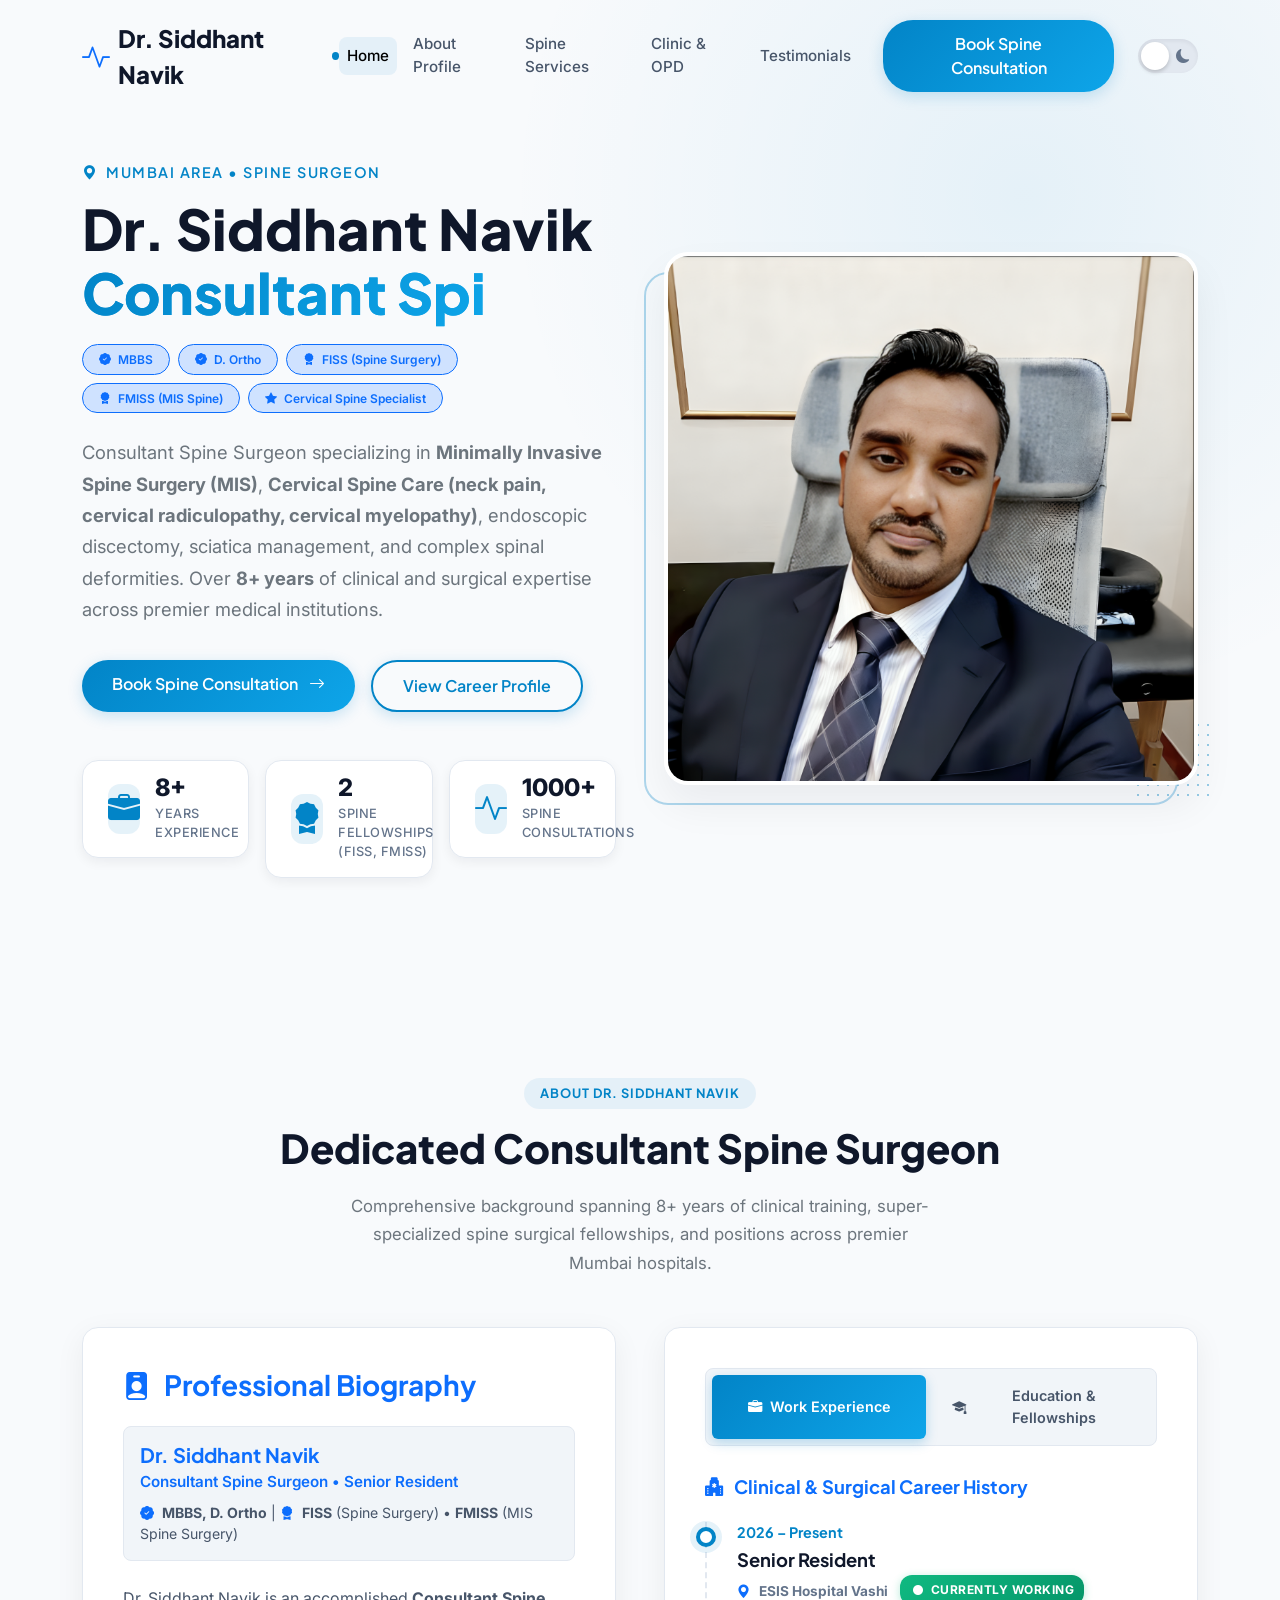
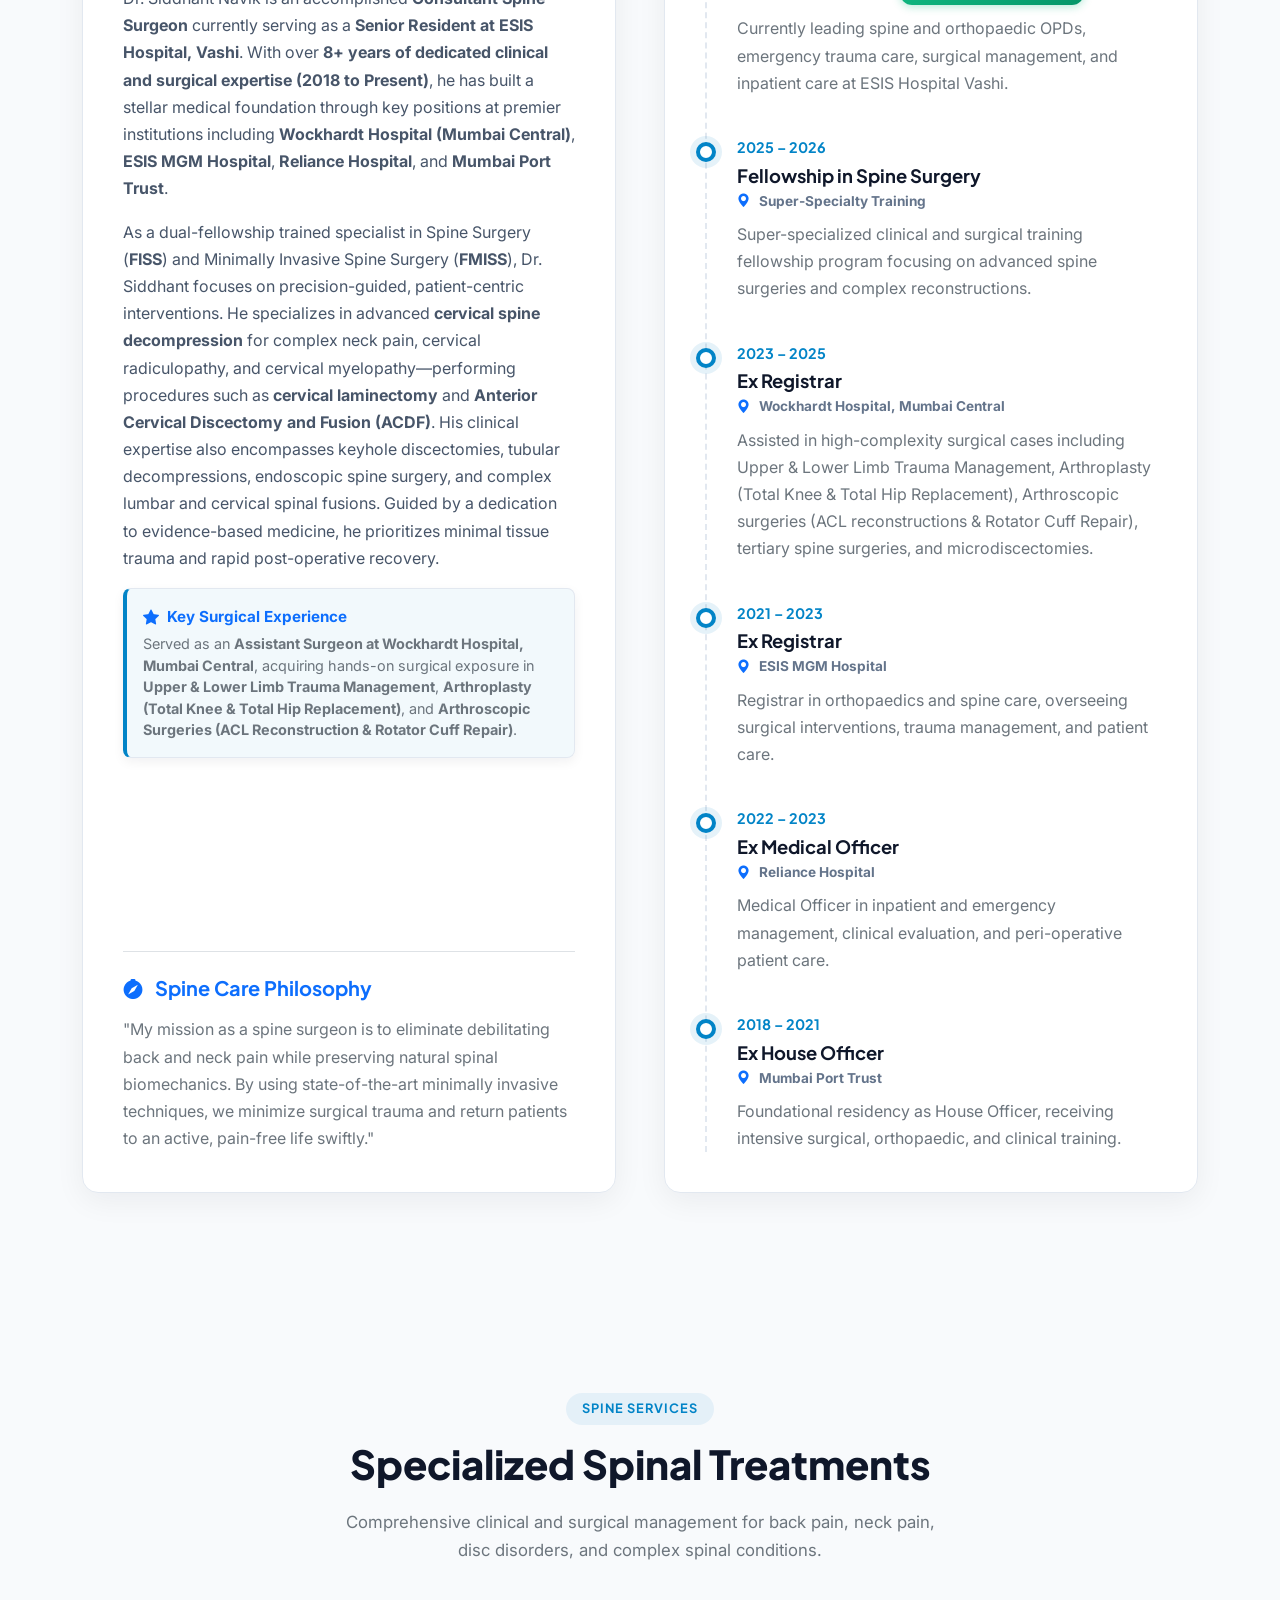
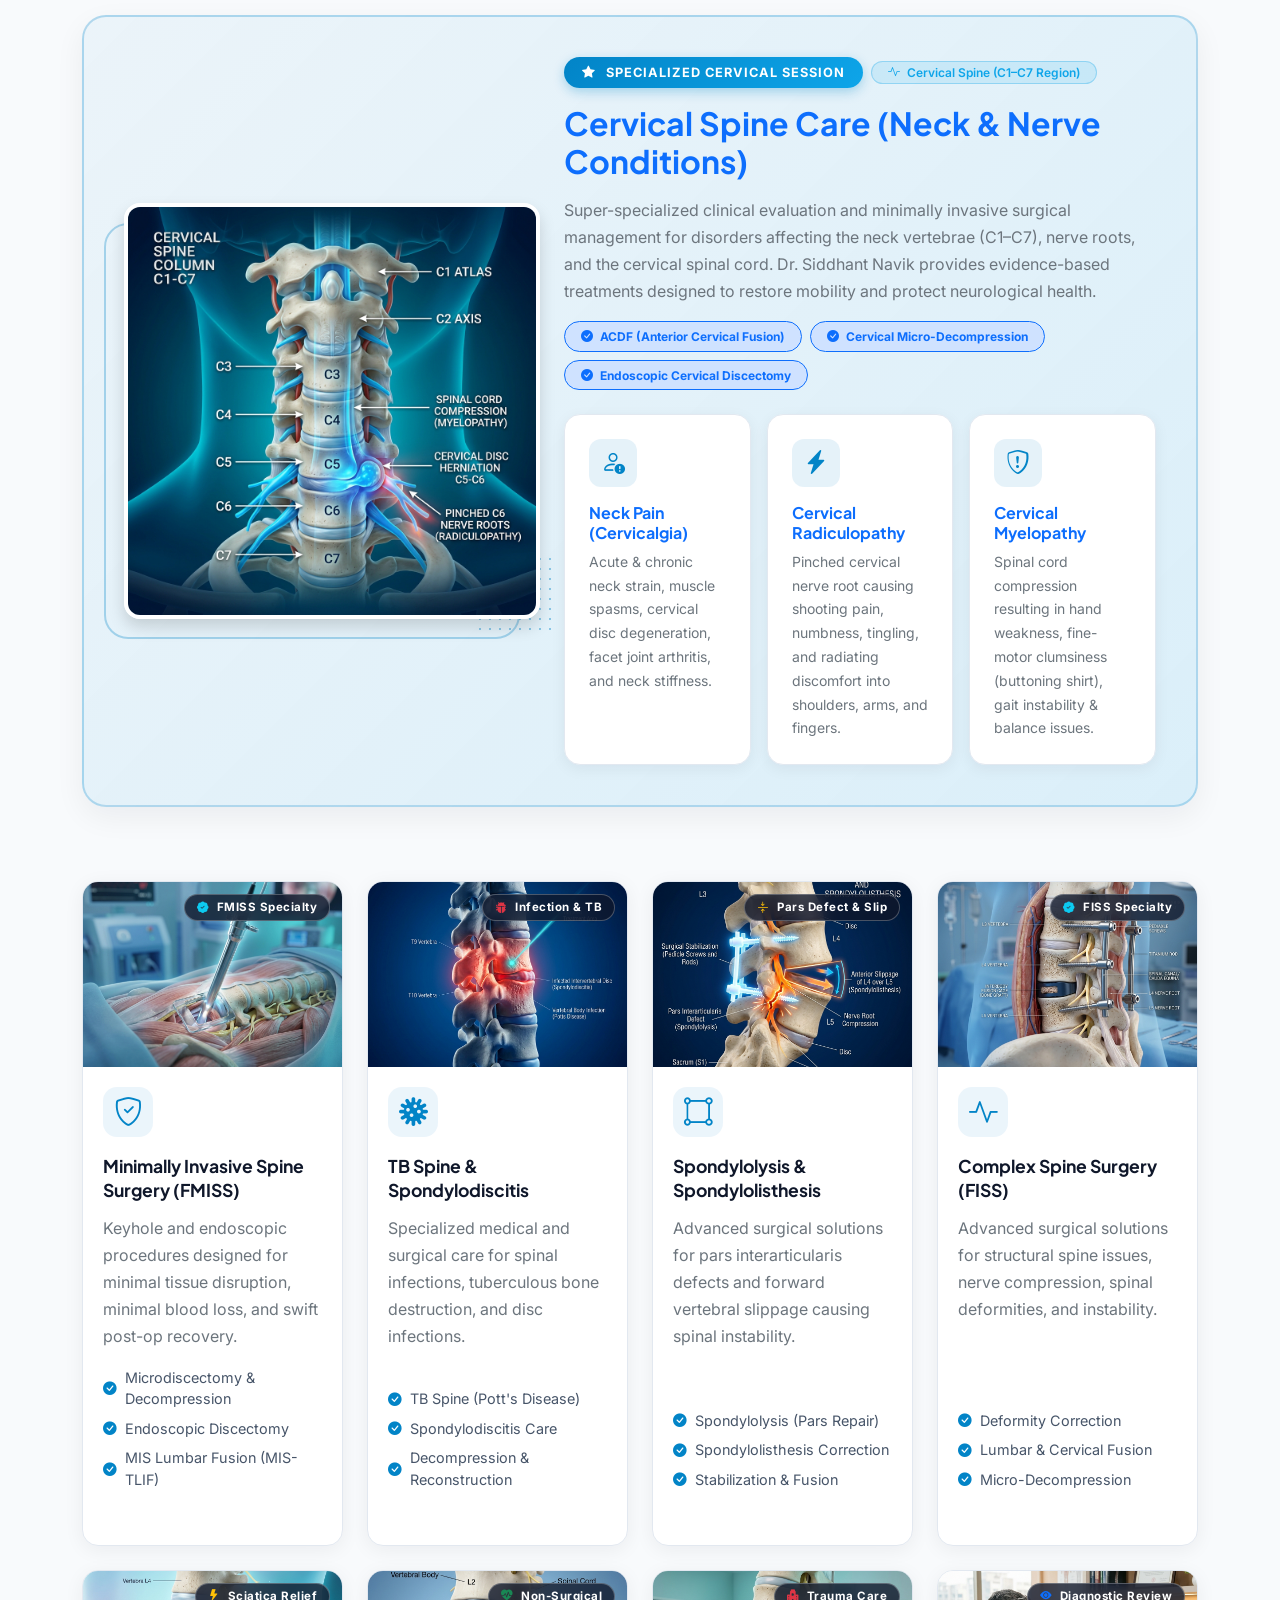
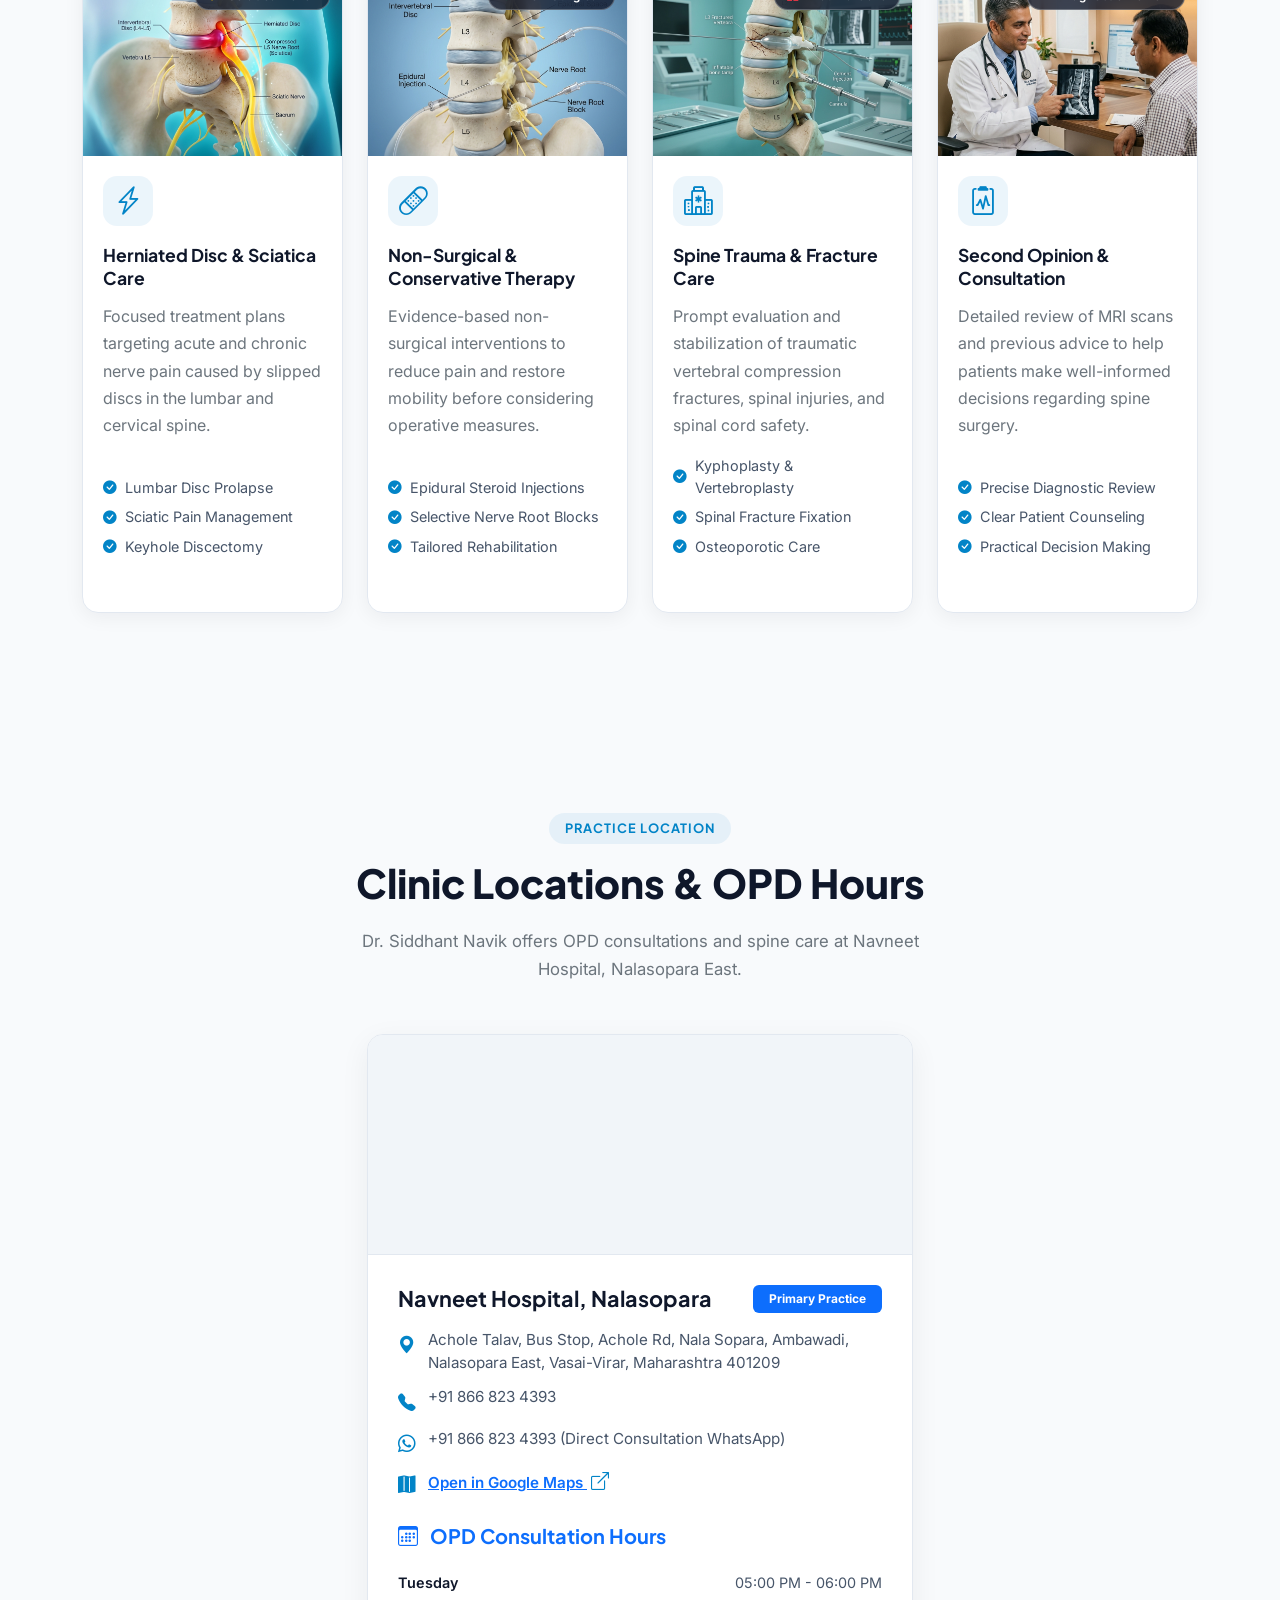
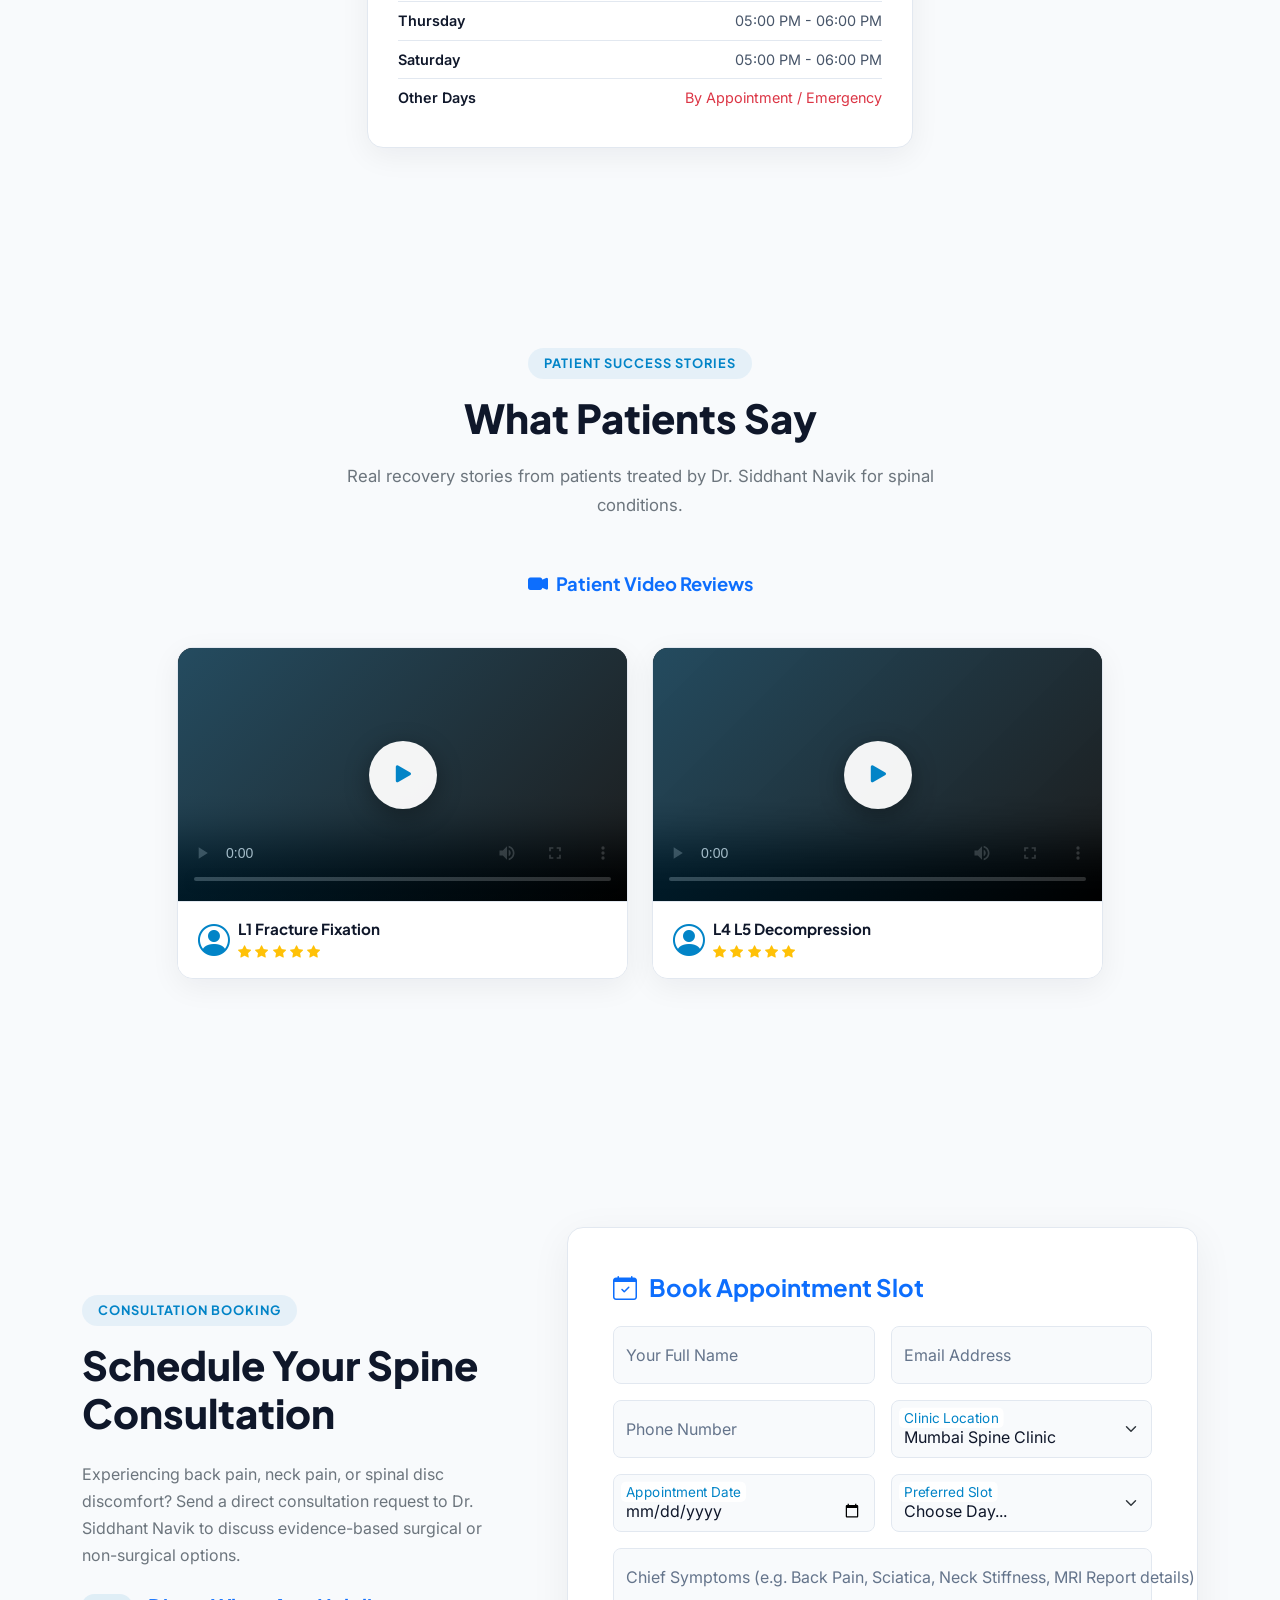
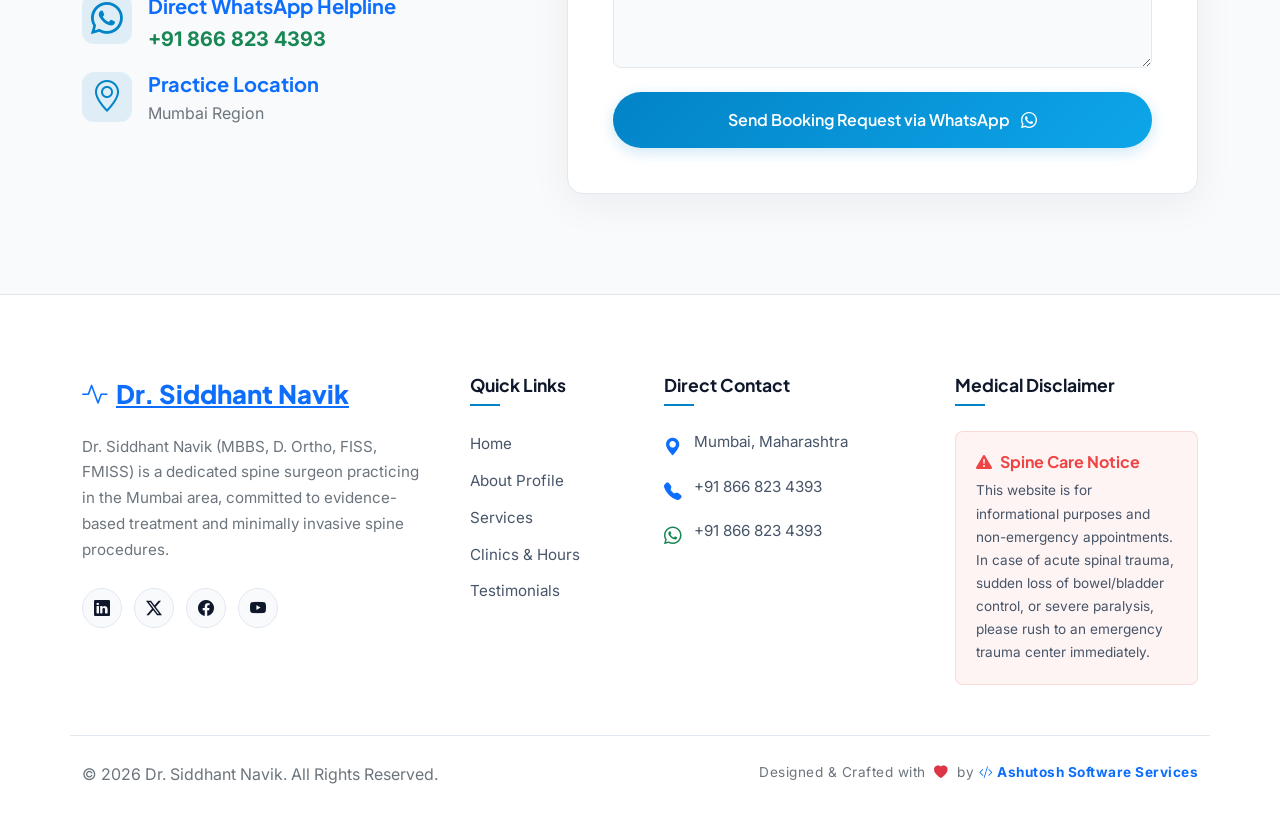
==== index.html @ 1e6b7fd3 "Add files via upload" ====
﻿<!DOCTYPE html>
<html lang="en" data-theme="light">

<head>
    <meta charset="UTF-8">
    <meta name="viewport" content="width=device-width, initial-scale=1.0">
    <meta name="description"
        content="Dr. Siddhant Navik (MBBS, D. Ortho, FISS, FMISS) - Consultant Spine Surgeon in Mumbai. Expert in Minimally Invasive Spine Surgery, Endoscopic Spine Procedures, Disc Prolapse, & Sciatica.">
    <title>Dr. Siddhant Navik | MBBS, D. Ortho, FISS, FMISS | Consultant Spine Surgeon</title>

    <!-- Bootstrap 5 CSS CDN -->
    <link href="https://cdn.jsdelivr.net/npm/bootstrap@5.3.2/dist/css/bootstrap.min.css" rel="stylesheet">
    <!-- Bootstrap Icons CDN -->
    <link href="https://cdn.jsdelivr.net/npm/bootstrap-icons@1.11.2/font/bootstrap-icons.min.css" rel="stylesheet">
    <!-- Custom Style Sheet -->
    <link rel="stylesheet" href="assets/css/style.css">
</head>

<body>

    <!-- Header & Navigation Bar -->
    <nav class="navbar navbar-expand-lg navbar-custom">
        <div class="container">
            <a class="navbar-brand-custom" href="#home" id="nav-brand">
                <i class="bi bi-activity text-primary fs-3"></i> <span>Dr. Siddhant Navik</span><span
                    class="brand-dot"></span>
            </a>

            <button class="navbar-toggler border-0" type="button" data-bs-toggle="collapse" data-bs-target="#navbarNav"
                aria-controls="navbarNav" aria-expanded="false" aria-label="Toggle navigation">
                <span class="bi bi-list fs-2 text-primary"></span>
            </button>

            <div class="collapse navbar-collapse" id="navbarNav">
                <ul class="navbar-nav ms-auto align-items-center gap-2">
                    <li class="nav-item">
                        <a class="nav-link nav-link-custom active" href="#home" id="nav-home">Home</a>
                    </li>
                    <li class="nav-item">
                        <a class="nav-link nav-link-custom" href="#about" id="nav-about">About Profile</a>
                    </li>
                    <li class="nav-item">
                        <a class="nav-link nav-link-custom" href="#specializations" id="nav-specializations">Spine
                            Services</a>
                    </li>
                    <li class="nav-item">
                        <a class="nav-link nav-link-custom" href="#clinic" id="nav-clinic">Clinic & OPD</a>
                    </li>
                    <li class="nav-item">
                        <a class="nav-link nav-link-custom" href="#testimonials" id="nav-testimonials">Testimonials</a>
                    </li>
                    <li class="nav-item ms-lg-3 my-2 my-lg-0">
                        <a class="btn btn-premium btn-premium-primary" href="#appointment" id="nav-btn-book">Book Spine
                            Consultation</a>
                    </li>

                    <!-- Theme Toggle Switch -->
                    <li class="nav-item ms-lg-3 d-flex align-items-center">
                        <div class="theme-switch-wrapper">
                            <label class="theme-switch" for="theme-toggle">
                                <input type="checkbox" id="theme-toggle">
                                <div class="slider">
                                    <div class="slider-icons">
                                        <i class="bi bi-sun-fill"></i>
                                        <i class="bi bi-moon-fill"></i>
                                    </div>
                                </div>
                            </label>
                        </div>
                    </li>
                </ul>
            </div>
        </div>
    </nav>

    <!-- Hero Section -->
    <header id="home" class="hero-section">
        <div class="container">
            <div class="row align-items-center g-5">
                <!-- Hero Text -->
                <div class="col-lg-6 text-center text-lg-start animate-fade-in-up">
                    <span class="hero-sub" id="hero-sub-label"><i class="bi bi-geo-alt-fill me-1"></i> Mumbai
                        Area • Spine Surgeon</span>
                    <h1 class="hero-title" id="hero-main-title">Dr. Siddhant Navik<br><span><span
                                id="typed-text">Consultant Spine Surgeon</span></span></h1>

                    <!-- Qualification & Specialty Badges -->
                    <div class="d-flex flex-wrap gap-2 justify-content-center justify-content-lg-start mb-4">
                        <span
                            class="badge bg-primary-subtle text-primary border border-primary px-3 py-2 rounded-pill fw-semibold"><i
                                class="bi bi-patch-check-fill me-1"></i> MBBS</span>
                        <span
                            class="badge bg-primary-subtle text-primary border border-primary px-3 py-2 rounded-pill fw-semibold"><i
                                class="bi bi-patch-check-fill me-1"></i> D. Ortho</span>
                        <span
                            class="badge bg-primary-subtle text-primary border border-primary px-3 py-2 rounded-pill fw-semibold"><i
                                class="bi bi-award-fill me-1"></i> FISS (Spine Surgery)</span>
                        <span
                            class="badge bg-primary-subtle text-primary border border-primary px-3 py-2 rounded-pill fw-semibold"><i
                                class="bi bi-award-fill me-1"></i> FMISS (MIS Spine)</span>
                        <span
                            class="badge bg-primary-subtle text-primary border border-primary px-3 py-2 rounded-pill fw-semibold"><i
                                class="bi bi-star-fill me-1"></i> Cervical Spine Specialist</span>
                    </div>

                    <p class="hero-lead text-secondary" id="hero-lead-text">
                        Consultant Spine Surgeon specializing in <strong>Minimally Invasive Spine Surgery
                            (MIS)</strong>, <strong>Cervical Spine Care (neck pain, cervical radiculopathy, cervical
                            myelopathy)</strong>, endoscopic discectomy, sciatica management, and complex spinal
                        deformities. Over <strong>8+ years</strong> of clinical and surgical expertise across premier
                        medical institutions.
                    </p>

                    <div
                        class="d-flex flex-column flex-sm-row justify-content-center justify-content-lg-start gap-3 mb-5">
                        <a href="#appointment" class="btn btn-premium btn-premium-primary" id="hero-btn-book">Book Spine
                            Consultation <i class="bi bi-arrow-right ms-2"></i></a>
                        <a href="#about" class="btn btn-premium btn-premium-secondary" id="hero-btn-profile">View Career
                            Profile</a>
                    </div>

                    <!-- Quick Stats Grid -->
                    <div class="row g-3">
                        <div class="col-sm-4 col-12">
                            <div class="hero-stats-card">
                                <div class="hero-stats-icon">
                                    <i class="bi bi-briefcase-fill"></i>
                                </div>
                                <div>
                                    <div class="hero-stats-num" data-target="8" id="stat-exp">8+</div>
                                    <div class="hero-stats-text">Years Experience</div>
                                </div>
                            </div>
                        </div>
                        <div class="col-sm-4 col-12">
                            <div class="hero-stats-card">
                                <div class="hero-stats-icon">
                                    <i class="bi bi-award-fill"></i>
                                </div>
                                <div>
                                    <div class="hero-stats-num" data-target="2" id="stat-fellowships">2</div>
                                    <div class="hero-stats-text">Spine Fellowships (FISS, FMISS)</div>
                                </div>
                            </div>
                        </div>
                        <div class="col-sm-4 col-12">
                            <div class="hero-stats-card">
                                <div class="hero-stats-icon">
                                    <i class="bi bi-activity"></i>
                                </div>
                                <div>
                                    <div class="hero-stats-num" data-target="1000" id="stat-patients">1000+</div>
                                    <div class="hero-stats-text">Spine Consultations</div>
                                </div>
                            </div>
                        </div>
                    </div>
                </div>

                <!-- Hero Image -->
                <div class="col-lg-6 text-center">
                    <div class="img-premium-wrapper animate-fade-in-up">
                        <img src="assets/images/doctor_profile.png" alt="Dr. Siddhant Navik Spine Surgeon Portrait"
                            class="img-fluid img-premium" id="hero-img-doctor">
                    </div>
                </div>
            </div>
        </div>
    </header>

    <!-- About Section -->
    <section id="about" class="section-padding bg-tertiary-custom">
        <div class="container">
            <div class="text-center">
                <span class="section-tag" id="about-tag">About Dr. Siddhant Navik</span>
                <h2 class="section-title" id="about-title">Dedicated Consultant Spine Surgeon</h2>
                <p class="section-desc text-secondary" id="about-desc">
                    Comprehensive background spanning 8+ years of clinical training, super-specialized spine surgical
                    fellowships, and positions across premier Mumbai hospitals.
                </p>
            </div>

            <div class="row g-5 align-items-stretch">
                <!-- Biography / Credentials Card -->
                <div class="col-lg-6">
                    <div class="bio-card h-100 d-flex flex-column justify-content-between">
                        <div>
                            <h3 class="mb-4 text-primary" id="bio-title"><i
                                    class="bi bi-person-badge-fill text-primary me-2"></i> Professional Biography</h3>

                            <div class="bio-subcard p-3 mb-4 rounded-3 border">
                                <h5 class="mb-1 text-primary fw-bold">Dr. Siddhant Navik</h5>
                                <div class="fw-semibold mb-2 text-primary" style="font-size: 0.95rem;">Consultant Spine
                                    Surgeon &bull; Senior Resident</div>
                                <div class="bio-fellowship-text" style="font-size: 0.88rem; line-height: 1.5;">
                                    <i class="bi bi-patch-check-fill text-primary me-1"></i> <strong>MBBS, D.
                                        Ortho</strong> | <i class="bi bi-award-fill text-primary me-1"></i>
                                    <strong>FISS</strong> (Spine Surgery) &bull; <strong>FMISS</strong> (MIS Spine
                                    Surgery)
                                </div>
                            </div>

                            <p class="mb-3">
                                Dr. Siddhant Navik is an accomplished <strong>Consultant Spine Surgeon</strong>
                                currently serving as a <strong>Senior Resident at ESIS Hospital, Vashi</strong>. With
                                over <strong>8+ years of dedicated clinical and surgical expertise (2018 to
                                    Present)</strong>, he has built a stellar medical foundation through key positions
                                at premier institutions including <strong>Wockhardt Hospital (Mumbai Central)</strong>,
                                <strong>ESIS MGM Hospital</strong>, <strong>Reliance Hospital</strong>, and
                                <strong>Mumbai Port Trust</strong>.
                            </p>
                            <p class="mb-3">
                                As a dual-fellowship trained specialist in Spine Surgery (<strong>FISS</strong>) and
                                Minimally Invasive Spine Surgery (<strong>FMISS</strong>), Dr. Siddhant focuses on
                                precision-guided, patient-centric interventions. He specializes in advanced
                                <strong>cervical spine decompression</strong> for complex neck pain, cervical
                                radiculopathy, and cervical myelopathy—performing procedures such as <strong>cervical
                                    laminectomy</strong> and <strong>Anterior Cervical Discectomy and Fusion
                                    (ACDF)</strong>. His clinical expertise also encompasses keyhole discectomies,
                                tubular decompressions, endoscopic spine surgery, and complex lumbar and cervical spinal
                                fusions. Guided by a dedication to evidence-based medicine, he prioritizes minimal
                                tissue trauma and rapid post-operative recovery.
                            </p>

                            <!-- Key Surgical Assistance Highlight Box -->
                            <div class="bio-highlight-box p-3 mb-4 rounded-3">
                                <div class="d-flex align-items-center gap-2 mb-1">
                                    <i class="bi bi-star-fill text-primary"></i>
                                    <strong class="text-primary" style="font-size: 0.95rem;">Key Surgical
                                        Experience</strong>
                                </div>
                                <p class="mb-0 text-secondary" style="font-size: 0.9rem; line-height: 1.5;">
                                    Served as an <strong>Assistant Surgeon at Wockhardt Hospital, Mumbai
                                        Central</strong>, acquiring hands-on surgical exposure in <strong>Upper &amp;
                                        Lower Limb Trauma Management</strong>, <strong>Arthroplasty (Total Knee &amp;
                                        Total Hip Replacement)</strong>, and <strong>Arthroscopic Surgeries (ACL
                                        Reconstruction &amp; Rotator Cuff Repair)</strong>.
                                </p>
                            </div>
                        </div>
                        <div class="pt-4 border-top border-color">
                            <h5 class="mb-3 text-primary" id="mission-title"><i class="bi bi-compass-fill me-2"></i>
                                Spine Care Philosophy</h5>
                            <p class="mb-0 text-secondary italic">
                                "My mission as a spine surgeon is to eliminate debilitating back and neck pain while
                                preserving natural spinal biomechanics. By using state-of-the-art minimally invasive
                                techniques, we minimize surgical trauma and return patients to an active, pain-free life
                                swiftly."
                            </p>
                        </div>
                    </div>
                </div>

                <!-- Education & Career Interactive Timeline -->
                <div class="col-lg-6">
                    <div class="bio-card h-100">
                        <!-- Navigation Tabs for Timeline -->
                        <div class="timeline-tabs-nav">
                            <button class="timeline-tab-btn active" data-tab="experience" id="tab-experience-btn">
                                <i class="bi bi-briefcase-fill"></i> Work Experience
                            </button>
                            <button class="timeline-tab-btn" data-tab="education" id="tab-education-btn">
                                <i class="bi bi-mortarboard-fill"></i> Education & Fellowships
                            </button>
                        </div>

                        <!-- Panel 1: Work Experience Timeline (Active) -->
                        <div class="timeline-panel active" id="panel-experience">
                            <h4 class="mb-4 text-primary" style="font-size: 1.15rem;"><i
                                    class="bi bi-hospital-fill me-2"></i> Clinical & Surgical Career History</h4>
                            <div class="timeline-container">

                                <div class="timeline-item">
                                    <div class="timeline-dot"></div>
                                    <div class="timeline-date">2026 – Present</div>
                                    <h4 class="timeline-title">Senior Resident</h4>
                                    <div class="timeline-location">
                                        <i class="bi bi-geo-alt-fill text-primary me-1"></i> <strong>ESIS Hospital
                                            Vashi</strong>
                                        <span class="badge-current-role ms-2"><i class="bi bi-record-fill fs-6"></i>
                                            Currently Working</span>
                                    </div>
                                    <p class="text-secondary mb-0">Currently leading spine and orthopaedic OPDs,
                                        emergency trauma care, surgical management, and inpatient care at ESIS Hospital
                                        Vashi.</p>
                                </div>

                                <div class="timeline-item">
                                    <div class="timeline-dot"></div>
                                    <div class="timeline-date">2025 – 2026</div>
                                    <h4 class="timeline-title">Fellowship in Spine Surgery</h4>
                                    <div class="timeline-location">
                                        <i class="bi bi-geo-alt-fill text-primary me-1"></i> <strong>Super-Specialty
                                            Training</strong>
                                    </div>
                                    <p class="text-secondary mb-0">Super-specialized clinical and surgical training
                                        fellowship program focusing on advanced spine surgeries and complex
                                        reconstructions.</p>
                                </div>

                                <div class="timeline-item">
                                    <div class="timeline-dot"></div>
                                    <div class="timeline-date">2023 – 2025</div>
                                    <h4 class="timeline-title">Ex Registrar</h4>
                                    <div class="timeline-location"><i class="bi bi-geo-alt-fill text-primary me-1"></i>
                                        <strong>Wockhardt Hospital, Mumbai Central</strong>
                                    </div>
                                    <p class="text-secondary mb-0">Assisted in high-complexity surgical cases including
                                        Upper &amp; Lower Limb Trauma Management, Arthroplasty (Total Knee &amp; Total
                                        Hip Replacement), Arthroscopic surgeries (ACL reconstructions &amp; Rotator Cuff
                                        Repair), tertiary spine surgeries, and microdiscectomies.</p>
                                </div>

                                <div class="timeline-item">
                                    <div class="timeline-dot"></div>
                                    <div class="timeline-date">2021 – 2023</div>
                                    <h4 class="timeline-title">Ex Registrar</h4>
                                    <div class="timeline-location"><i class="bi bi-geo-alt-fill text-primary me-1"></i>
                                        <strong>ESIS MGM Hospital</strong>
                                    </div>
                                    <p class="text-secondary mb-0">Registrar in orthopaedics and spine care, overseeing
                                        surgical interventions, trauma management, and patient care.</p>
                                </div>

                                <div class="timeline-item">
                                    <div class="timeline-dot"></div>
                                    <div class="timeline-date">2022 – 2023</div>
                                    <h4 class="timeline-title">Ex Medical Officer</h4>
                                    <div class="timeline-location"><i class="bi bi-geo-alt-fill text-primary me-1"></i>
                                        <strong>Reliance Hospital</strong>
                                    </div>
                                    <p class="text-secondary mb-0">Medical Officer in inpatient and emergency
                                        management, clinical evaluation, and peri-operative patient care.</p>
                                </div>

                                <div class="timeline-item">
                                    <div class="timeline-dot"></div>
                                    <div class="timeline-date">2018 – 2021</div>
                                    <h4 class="timeline-title">Ex House Officer</h4>
                                    <div class="timeline-location"><i class="bi bi-geo-alt-fill text-primary me-1"></i>
                                        <strong>Mumbai Port Trust</strong>
                                    </div>
                                    <p class="text-secondary mb-0">Foundational residency as House Officer,
                                        receiving intensive surgical, orthopaedic, and clinical training.</p>
                                </div>

                            </div>
                        </div>

                        <!-- Panel 2: Education & Fellowships Timeline -->
                        <div class="timeline-panel" id="panel-education">
                            <h4 class="mb-4 text-primary" style="font-size: 1.15rem;"><i
                                    class="bi bi-award-fill me-2"></i> Degrees & Specialized Spine Fellowships</h4>
                            <div class="timeline-container">

                                <div class="timeline-item">
                                    <div class="timeline-dot"></div>
                                    <div class="timeline-date">FMISS</div>
                                    <h4 class="timeline-title">Fellowship in Minimally Invasive Spine Surgery</h4>
                                    <div class="timeline-location">
                                        <i class="bi bi-mortarboard-fill text-primary me-1"></i> <strong>Under One Spine
                                            Team</strong>
                                    </div>
                                    <p class="text-secondary mb-0">Advanced clinical fellowship in keyhole
                                        micro-discectomy, tubular decompression, and endoscopic spine surgery.</p>
                                </div>

                                <div class="timeline-item">
                                    <div class="timeline-dot"></div>
                                    <div class="timeline-date">FISS</div>
                                    <h4 class="timeline-title">Fellowship in Spine Surgery</h4>
                                    <div class="timeline-location">
                                        <i class="bi bi-mortarboard-fill text-primary me-1"></i> <strong>Under One Spine
                                            Team</strong>
                                    </div>
                                    <p class="text-secondary mb-0">Comprehensive super-specialization covering complex
                                        spinal deformities, cervical/lumbar fusions, and reconstructive spine care.</p>
                                </div>

                                <div class="timeline-item">
                                    <div class="timeline-dot"></div>
                                    <div class="timeline-date">D. Ortho</div>
                                    <h4 class="timeline-title">Diploma in Orthopaedics</h4>
                                    <div class="timeline-location">
                                        <i class="bi bi-hospital-fill text-primary me-1"></i> <strong>Mumbai Port
                                            Trust</strong>
                                    </div>
                                    <p class="text-secondary mb-0">Post-graduate qualification in orthopaedic surgery,
                                        bone & joint disorders, spinal biomechanics, and trauma care.</p>
                                </div>

                                <div class="timeline-item">
                                    <div class="timeline-dot"></div>
                                    <div class="timeline-date">MBBS</div>
                                    <h4 class="timeline-title">Bachelor of Medicine & Bachelor of Surgery</h4>
                                    <div class="timeline-location">
                                        <i class="bi bi-mortarboard-fill text-primary me-1"></i> <strong>B. J. Govt
                                            Medical College, Pune</strong>
                                    </div>
                                    <p class="text-secondary mb-0">Rigorous medical education, clinical rotations, and
                                        internships.</p>
                                </div>

                            </div>
                        </div>

                    </div>
                </div>
            </div>
        </div>
    </section>

    <!-- Specializations & Services Section -->
    <section id="specializations" class="section-padding">
        <div class="container">
            <div class="text-center">
                <span class="section-tag" id="spec-tag">Spine Services</span>
                <h2 class="section-title" id="spec-title">Specialized Spinal Treatments</h2>
                <p class="section-desc text-secondary" id="spec-desc">
                    Comprehensive clinical and surgical management for back pain, neck pain, disc disorders, and complex
                    spinal conditions.
                </p>
            </div>

            <div class="row g-4">
                <!-- Dedicated Cervical Spine Care Showcase Sub-Section -->
                <div class="col-12">
                    <div class="cervical-showcase-box">
                        <div class="row align-items-center g-4">
                            <div class="col-lg-5 text-center">
                                <div class="img-premium-wrapper">
                                    <img src="assets/images/cervical_spine_care.png"
                                        alt="Cervical Spine Care - Neck Pain, Cervical Radiculopathy, Cervical Myelopathy"
                                        class="img-fluid img-premium rounded-4 shadow">
                                </div>
                            </div>
                            <div class="col-lg-7">
                                <div class="d-inline-flex align-items-center gap-2 mb-3 flex-wrap">
                                    <span class="cervical-badge-pill"><i class="bi bi-star-fill me-1"></i> Specialized
                                        Cervical Session</span>
                                    <span class="badge badge-tag-info rounded-pill px-3 py-1 fw-semibold"><i
                                            class="bi bi-activity me-1"></i> Cervical Spine (C1–C7 Region)</span>
                                </div>
                                <h3 class="fs-2 fw-bold text-primary mb-3">Cervical Spine Care (Neck & Nerve Conditions)
                                </h3>
                                <p class="text-secondary mb-3 fs-6 leading-relaxed">
                                    Super-specialized clinical evaluation and minimally invasive surgical management for
                                    disorders affecting the neck vertebrae (C1–C7), nerve roots, and the cervical spinal
                                    cord. Dr. Siddhant Navik provides evidence-based treatments designed to restore
                                    mobility and protect neurological health.
                                </p>

                                <!-- Cervical Key Treatment Modalities -->
                                <div class="d-flex flex-wrap gap-2 mb-4">
                                    <span
                                        class="badge bg-primary-subtle text-primary border border-primary px-3 py-2 rounded-pill"><i
                                            class="bi bi-check-circle-fill me-1"></i> ACDF (Anterior Cervical
                                        Fusion)</span>
                                    <span
                                        class="badge bg-primary-subtle text-primary border border-primary px-3 py-2 rounded-pill"><i
                                            class="bi bi-check-circle-fill me-1"></i> Cervical
                                        Micro-Decompression</span>
                                    <span
                                        class="badge bg-primary-subtle text-primary border border-primary px-3 py-2 rounded-pill"><i
                                            class="bi bi-check-circle-fill me-1"></i> Endoscopic Cervical
                                        Discectomy</span>
                                </div>

                                <div class="row g-3">
                                    <!-- Cervical Condition 1: Neck Pain -->
                                    <div class="col-md-4">
                                        <div class="cervical-condition-card">
                                            <div class="cervical-icon-box">
                                                <i class="bi bi-person-exclamation"></i>
                                            </div>
                                            <h5 class="fw-bold mb-2 fs-6 text-primary">Neck Pain (Cervicalgia)</h5>
                                            <p class="small text-secondary mb-0">Acute & chronic neck strain, muscle
                                                spasms, cervical disc degeneration, facet joint arthritis, and neck
                                                stiffness.</p>
                                        </div>
                                    </div>

                                    <!-- Cervical Condition 2: Cervical Radiculopathy -->
                                    <div class="col-md-4">
                                        <div class="cervical-condition-card">
                                            <div class="cervical-icon-box">
                                                <i class="bi bi-lightning-charge-fill"></i>
                                            </div>
                                            <h5 class="fw-bold mb-2 fs-6 text-primary">Cervical Radiculopathy</h5>
                                            <p class="small text-secondary mb-0">Pinched cervical nerve root causing
                                                shooting pain, numbness, tingling, and radiating discomfort into
                                                shoulders, arms, and fingers.</p>
                                        </div>
                                    </div>

                                    <!-- Cervical Condition 3: Cervical Myelopathy -->
                                    <div class="col-md-4">
                                        <div class="cervical-condition-card">
                                            <div class="cervical-icon-box">
                                                <i class="bi bi-shield-exclamation"></i>
                                            </div>
                                            <h5 class="fw-bold mb-2 fs-6 text-primary">Cervical Myelopathy</h5>
                                            <p class="small text-secondary mb-0">Spinal cord compression resulting in
                                                hand weakness, fine-motor clumsiness (buttoning shirt), gait instability
                                                & balance issues.</p>
                                        </div>
                                    </div>
                                </div>
                            </div>
                        </div>
                    </div>
                </div>

                <!-- Specialization Card 1: Minimally Invasive Spine Surgery -->
                <div class="col-xl-3 col-lg-3 col-md-6">
                    <div class="service-card">
                        <div class="service-img-wrapper">
                            <img src="assets/images/mis_spine_surgery.png"
                                alt="Minimally Invasive Spine Surgery Illustration" class="service-img">
                            <span class="service-badge"><i class="bi bi-patch-check-fill me-1 text-info"></i> FMISS
                                Specialty</span>
                        </div>
                        <div class="service-body">
                            <div class="service-icon">
                                <i class="bi bi-shield-check"></i>
                            </div>
                            <h3 class="service-title" id="spec-title-1">Minimally Invasive Spine Surgery (FMISS)</h3>
                            <p class="text-secondary">Keyhole and endoscopic procedures designed for minimal tissue
                                disruption, minimal blood loss, and swift post-op recovery.</p>
                            <ul class="service-list">
                                <li><i class="bi bi-check-circle-fill"></i> Microdiscectomy & Decompression</li>
                                <li><i class="bi bi-check-circle-fill"></i> Endoscopic Discectomy</li>
                                <li><i class="bi bi-check-circle-fill"></i> MIS Lumbar Fusion (MIS-TLIF)</li>
                            </ul>
                        </div>
                    </div>
                </div>

                <!-- Specialization Card 2: TB Spine & Spondylodiscitis -->
                <div class="col-xl-3 col-lg-3 col-md-6">
                    <div class="service-card">
                        <div class="service-img-wrapper">
                            <img src="assets/images/tb_spine_spondylodiscitis.png"
                                alt="TB Spine and Spondylodiscitis Care Illustration" class="service-img">
                            <span class="service-badge"><i class="bi bi-bug-fill me-1 text-danger"></i> Infection &
                                TB</span>
                        </div>
                        <div class="service-body">
                            <div class="service-icon">
                                <i class="bi bi-virus"></i>
                            </div>
                            <h3 class="service-title" id="spec-title-tb">TB Spine & Spondylodiscitis</h3>
                            <p class="text-secondary">Specialized medical and surgical care for spinal infections,
                                tuberculous bone destruction, and disc infections.</p>
                            <ul class="service-list">
                                <li><i class="bi bi-check-circle-fill"></i> TB Spine (Pott's Disease)</li>
                                <li><i class="bi bi-check-circle-fill"></i> Spondylodiscitis Care</li>
                                <li><i class="bi bi-check-circle-fill"></i> Decompression & Reconstruction</li>
                            </ul>
                        </div>
                    </div>
                </div>

                <!-- Specialization Card 3: Spondylolysis & Spondylolisthesis -->
                <div class="col-xl-3 col-lg-3 col-md-6">
                    <div class="service-card">
                        <div class="service-img-wrapper">
                            <img src="assets/images/spondylolysis_spondylolisthesis.png"
                                alt="Spondylolysis and Spondylolisthesis Care Illustration" class="service-img">
                            <span class="service-badge"><i class="bi bi-arrows-collapse me-1 text-warning"></i> Pars
                                Defect & Slip</span>
                        </div>
                        <div class="service-body">
                            <div class="service-icon">
                                <i class="bi bi-bounding-box-circles"></i>
                            </div>
                            <h3 class="service-title" id="spec-title-spondylolysis">Spondylolysis & Spondylolisthesis
                            </h3>
                            <p class="text-secondary">Advanced surgical solutions for pars interarticularis defects and
                                forward vertebral slippage causing spinal instability.</p>
                            <ul class="service-list">
                                <li><i class="bi bi-check-circle-fill"></i> Spondylolysis (Pars Repair)</li>
                                <li><i class="bi bi-check-circle-fill"></i> Spondylolisthesis Correction</li>
                                <li><i class="bi bi-check-circle-fill"></i> Stabilization & Fusion</li>
                            </ul>
                        </div>
                    </div>
                </div>

                <!-- Specialization Card 4: Complex Spine Surgery -->
                <div class="col-xl-3 col-lg-3 col-md-6">
                    <div class="service-card">
                        <div class="service-img-wrapper">
                            <img src="assets/images/complex_spine_fusion.png"
                                alt="Complex Spine Fusion Surgery Illustration" class="service-img">
                            <span class="service-badge"><i class="bi bi-patch-check-fill me-1 text-info"></i> FISS
                                Specialty</span>
                        </div>
                        <div class="service-body">
                            <div class="service-icon">
                                <i class="bi bi-activity"></i>
                            </div>
                            <h3 class="service-title" id="spec-title-2">Complex Spine Surgery (FISS)</h3>
                            <p class="text-secondary">Advanced surgical solutions for structural spine issues, nerve
                                compression, spinal deformities, and instability.</p>
                            <ul class="service-list">
                                <li><i class="bi bi-check-circle-fill"></i> Deformity Correction</li>
                                <li><i class="bi bi-check-circle-fill"></i> Lumbar & Cervical Fusion</li>
                                <li><i class="bi bi-check-circle-fill"></i> Micro-Decompression</li>
                            </ul>
                        </div>
                    </div>
                </div>

                <!-- Specialization Card 5: Herniated Disc & Sciatica -->
                <div class="col-xl-3 col-lg-3 col-md-6">
                    <div class="service-card">
                        <div class="service-img-wrapper">
                            <img src="assets/images/herniated_disc_sciatica.png"
                                alt="Herniated Disc and Sciatica Treatment Illustration" class="service-img">
                            <span class="service-badge"><i class="bi bi-lightning-fill me-1 text-warning"></i> Sciatica
                                Relief</span>
                        </div>
                        <div class="service-body">
                            <div class="service-icon">
                                <i class="bi bi-lightning-charge"></i>
                            </div>
                            <h3 class="service-title" id="spec-title-3">Herniated Disc & Sciatica Care</h3>
                            <p class="text-secondary">Focused treatment plans targeting acute and chronic nerve pain
                                caused by slipped discs in the lumbar and cervical spine.</p>
                            <ul class="service-list">
                                <li><i class="bi bi-check-circle-fill"></i> Lumbar Disc Prolapse</li>
                                <li><i class="bi bi-check-circle-fill"></i> Sciatic Pain Management</li>
                                <li><i class="bi bi-check-circle-fill"></i> Keyhole Discectomy</li>
                            </ul>
                        </div>
                    </div>
                </div>

                <!-- Specialization Card 6: Non-Surgical & Conservative Therapy -->
                <div class="col-xl-3 col-lg-3 col-md-6">
                    <div class="service-card">
                        <div class="service-img-wrapper">
                            <img src="assets/images/conservative_spine_therapy.png"
                                alt="Non-Surgical Spine Therapy Illustration" class="service-img">
                            <span class="service-badge"><i class="bi bi-heart-pulse-fill me-1 text-success"></i>
                                Non-Surgical</span>
                        </div>
                        <div class="service-body">
                            <div class="service-icon">
                                <i class="bi bi-bandaid"></i>
                            </div>
                            <h3 class="service-title" id="spec-title-4">Non-Surgical & Conservative Therapy</h3>
                            <p class="text-secondary">Evidence-based non-surgical interventions to reduce pain and
                                restore mobility before considering operative measures.</p>
                            <ul class="service-list">
                                <li><i class="bi bi-check-circle-fill"></i> Epidural Steroid Injections</li>
                                <li><i class="bi bi-check-circle-fill"></i> Selective Nerve Root Blocks</li>
                                <li><i class="bi bi-check-circle-fill"></i> Tailored Rehabilitation</li>
                            </ul>
                        </div>
                    </div>
                </div>

                <!-- Specialization Card 7: Spine Trauma Care -->
                <div class="col-xl-3 col-lg-3 col-md-6">
                    <div class="service-card">
                        <div class="service-img-wrapper">
                            <img src="assets/images/spine_trauma_kyphoplasty.png"
                                alt="Spine Trauma and Kyphoplasty Illustration" class="service-img">
                            <span class="service-badge"><i class="bi bi-hospital-fill me-1 text-danger"></i> Trauma
                                Care</span>
                        </div>
                        <div class="service-body">
                            <div class="service-icon">
                                <i class="bi bi-hospital"></i>
                            </div>
                            <h3 class="service-title" id="spec-title-5">Spine Trauma & Fracture Care</h3>
                            <p class="text-secondary">Prompt evaluation and stabilization of traumatic vertebral
                                compression fractures, spinal injuries, and spinal cord safety.</p>
                            <ul class="service-list">
                                <li><i class="bi bi-check-circle-fill"></i> Kyphoplasty & Vertebroplasty</li>
                                <li><i class="bi bi-check-circle-fill"></i> Spinal Fracture Fixation</li>
                                <li><i class="bi bi-check-circle-fill"></i> Osteoporotic Care</li>
                            </ul>
                        </div>
                    </div>
                </div>

                <!-- Specialization Card 8: Second Opinion & Consultation -->
                <div class="col-xl-3 col-lg-3 col-md-6">
                    <div class="service-card">
                        <div class="service-img-wrapper">
                            <img src="assets/images/mri_spine_consultation.png"
                                alt="Spine MRI Consultation Illustration" class="service-img">
                            <span class="service-badge"><i class="bi bi-eye-fill me-1 text-primary"></i> Diagnostic
                                Review</span>
                        </div>
                        <div class="service-body">
                            <div class="service-icon">
                                <i class="bi bi-clipboard2-pulse"></i>
                            </div>
                            <h3 class="service-title" id="spec-title-6">Second Opinion & Consultation</h3>
                            <p class="text-secondary">Detailed review of MRI scans and previous advice to help patients
                                make well-informed decisions regarding spine surgery.</p>
                            <ul class="service-list">
                                <li><i class="bi bi-check-circle-fill"></i> Precise Diagnostic Review</li>
                                <li><i class="bi bi-check-circle-fill"></i> Clear Patient Counseling</li>
                                <li><i class="bi bi-check-circle-fill"></i> Practical Decision Making</li>
                            </ul>
                        </div>
                    </div>
                </div>
            </div>
        </div>
    </section>

    <!-- Clinic Details & visiting hours -->
    <section id="clinic" class="section-padding bg-tertiary-custom">
        <div class="container">
            <div class="text-center">
                <span class="section-tag" id="clinic-tag">Practice Location</span>
                <h2 class="section-title" id="clinic-title">Clinic Locations & OPD Hours</h2>
                <p class="section-desc text-secondary" id="clinic-desc">
                    Dr. Siddhant Navik offers OPD consultations and spine care at Navneet Hospital, Nalasopara East.
                </p>
            </div>

            <div class="row g-4 justify-content-center">
                <!-- Location 1 -->
                <div class="col-lg-6 col-md-8">
                    <div class="clinic-card">
                        <div class="clinic-map-placeholder">
                            <!-- Embedded Google Map - Navneet Hospital, Nalasopara -->
                            <iframe
                                src="https://www.google.com/maps/embed?pb=!1m18!1m12!1m3!1d3765.0!2d72.8260!3d19.4190!2m3!1f0!2f0!3f0!3m2!1i1024!2i768!4f13.1!3m3!1m2!1s0x3be7abad7ac0b455%3A0x12d5b3e2f71e4fdf!2sNavneet%20Hospital!5e0!3m2!1sen!2sin!4v1692345678901!5m2!1sen!2sin"
                                allowfullscreen="" loading="lazy"></iframe>
                        </div>
                        <div class="clinic-body">
                            <div class="d-flex justify-content-between align-items-center mb-3">
                                <h3 class="clinic-title mb-0" id="clinic-name-1">Navneet Hospital, Nalasopara</h3>
                                <span class="badge bg-primary px-3 py-2" id="clinic-badge-1">Primary Practice</span>
                            </div>
                            <ul class="clinic-info-list">
                                <li><i class="bi bi-geo-alt-fill"></i> Achole Talav, Bus Stop, Achole Rd, Nala Sopara, Ambawadi, Nalasopara East, Vasai-Virar, Maharashtra 401209</li>
                                <li><i class="bi bi-telephone-fill"></i> +91 866 823 4393</li>
                                <li><i class="bi bi-whatsapp"></i> +91 866 823 4393 (Direct Consultation WhatsApp)</li>
                                <li><i class="bi bi-map-fill"></i> <a href="https://share.google/7BdD3UbDgeVYoPBmm" target="_blank" class="text-primary fw-semibold">Open in Google Maps <i class="bi bi-box-arrow-up-right ms-1"></i></a></li>
                            </ul>

                            <h5 class="mb-3 text-primary"><i class="bi bi-calendar3 me-2"></i> OPD Consultation Hours
                            </h5>
                            <table class="hours-table">
                                <tr>
                                    <td class="day">Tuesday</td>
                                    <td class="time">05:00 PM - 06:00 PM</td>
                                </tr>
                                <tr>
                                    <td class="day">Thursday</td>
                                    <td class="time">05:00 PM - 06:00 PM</td>
                                </tr>
                                <tr>
                                    <td class="day">Saturday</td>
                                    <td class="time">05:00 PM - 06:00 PM</td>
                                </tr>
                                <tr>
                                    <td class="day">Other Days</td>
                                    <td class="time text-danger">By Appointment / Emergency</td>
                                </tr>
                            </table>
                        </div>
                    </div>
                </div>
            </div>
        </div>
    </section>

    <!-- Testimonials Section -->
    <section id="testimonials" class="section-padding">
        <div class="container">
            <div class="text-center">
                <span class="section-tag" id="test-tag">Patient Success Stories</span>
                <h2 class="section-title" id="test-title">What Patients Say</h2>
                <p class="section-desc text-secondary" id="test-desc">
                    Real recovery stories from patients treated by Dr. Siddhant Navik for spinal conditions.
                </p>
            </div>

            <!-- Patient Video Reviews -->
            <div class="row g-4 mb-5 justify-content-center">
                <div class="col-12">
                    <div class="d-flex align-items-center gap-2 justify-content-center mb-4">
                        <i class="bi bi-camera-video-fill text-primary fs-5"></i>
                        <h4 class="mb-0 fw-bold text-primary" style="font-size:1.15rem;">Patient Video Reviews</h4>
                    </div>
                </div>

                <!-- Video 1 -->
                <div class="col-lg-5 col-md-6">
                    <div class="review-video-card">
                        <div class="review-video-wrapper">
                            <video
                                id="review-video-1"
                                class="review-video"
                                src="assets/Reviews/1.mp4"
                                controls
                                preload="metadata"
                                poster=""
                                aria-label="Patient Video Review 1">
                                Your browser does not support the video tag.
                            </video>
                            <div class="review-video-overlay" id="review-overlay-1">
                                <button class="review-play-btn" onclick="playReviewVideo('review-video-1','review-overlay-1')" aria-label="Play Patient Video Review 1">
                                    <i class="bi bi-play-fill"></i>
                                </button>
                            </div>
                        </div>
                        <div class="review-video-info">
                            <div class="d-flex align-items-center gap-2">
                                <div class="review-video-avatar">
                                    <i class="bi bi-person-circle"></i>
                                </div>
                                <div>
                                    <div class="review-video-name">L1 Fracture Fixation</div>
                                    <div class="review-video-tag"><i class="bi bi-star-fill text-warning me-1"></i><i class="bi bi-star-fill text-warning me-1"></i><i class="bi bi-star-fill text-warning me-1"></i><i class="bi bi-star-fill text-warning me-1"></i><i class="bi bi-star-fill text-warning"></i></div>
                                </div>
                            </div>
                        </div>
                    </div>
                </div>

                <!-- Video 2 -->
                <div class="col-lg-5 col-md-6">
                    <div class="review-video-card">
                        <div class="review-video-wrapper">
                            <video
                                id="review-video-2"
                                class="review-video"
                                src="assets/Reviews/2.mp4"
                                controls
                                preload="metadata"
                                poster=""
                                aria-label="Patient Video Review 2">
                                Your browser does not support the video tag.
                            </video>
                            <div class="review-video-overlay" id="review-overlay-2">
                                <button class="review-play-btn" onclick="playReviewVideo('review-video-2','review-overlay-2')" aria-label="Play Patient Video Review 2">
                                    <i class="bi bi-play-fill"></i>
                                </button>
                            </div>
                        </div>
                        <div class="review-video-info">
                            <div class="d-flex align-items-center gap-2">
                                <div class="review-video-avatar">
                                    <i class="bi bi-person-circle"></i>
                                </div>
                                <div>
                                    <div class="review-video-name">L4 L5 Decompression</div>
                                    <div class="review-video-tag"><i class="bi bi-star-fill text-warning me-1"></i><i class="bi bi-star-fill text-warning me-1"></i><i class="bi bi-star-fill text-warning me-1"></i><i class="bi bi-star-fill text-warning me-1"></i><i class="bi bi-star-fill text-warning"></i></div>
                                </div>
                            </div>
                        </div>
                    </div>
                </div>
            </div>

            <!-- Text Testimonials Carousel (commented out) -->
            <!--
            <div class="row justify-content-center">
                <div class="col-lg-10">
                    <div id="testimonialCarousel" class="carousel slide" data-bs-ride="carousel">
                        <div class="carousel-indicators">
                            <button type="button" data-bs-target="#testimonialCarousel" data-bs-slide-to="0"
                                class="active" aria-current="true" aria-label="Slide 1"></button>
                            <button type="button" data-bs-target="#testimonialCarousel" data-bs-slide-to="1"
                                aria-label="Slide 2"></button>
                        </div>
                        <div class="carousel-inner pb-5">
                            <div class="carousel-item active">
                                <div class="row g-4 align-items-center">
                                    <div class="col-md-6">
                                        <div class="testimonial-card">
                                            <i class="bi bi-quote quote-icon"></i>
                                            <p class="testimonial-text text-secondary" id="test-text-1">
                                                "Dr. Siddhant Navik performed a minimally invasive spine procedure for
                                                my severe sciatica pain. I was walking comfortably the next day with
                                                almost no pain. Highly practical and precise doctor!"
                                            </p>
                                            <div class="patient-info">
                                                <img src="assets/images/patient_1.png" alt="Ramesh Sharma Avatar"
                                                    class="patient-img" id="test-img-1">
                                                <div>
                                                    <h6 class="patient-name" id="test-name-1">Ramesh Sharma</h6>
                                                    <span class="patient-condition" id="test-cond-1">Microdiscectomy
                                                        Patient (Mumbai)</span>
                                                </div>
                                            </div>
                                        </div>
                                    </div>
                                    <div class="col-md-6">
                                        <div class="testimonial-card">
                                            <i class="bi bi-quote quote-icon"></i>
                                            <p class="testimonial-text text-secondary" id="test-text-2">
                                                "After suffering from chronic lower back pain for months, Dr. Siddhant
                                                Navik evaluated my MRI and guided me through evidence-based treatment.
                                                Truly grateful for his tailored approach."
                                            </p>
                                            <div class="patient-info">
                                                <img src="assets/images/patient_2.png" alt="Sunita Verma Avatar"
                                                    class="patient-img" id="test-img-2">
                                                <div>
                                                    <h6 class="patient-name" id="test-name-2">Sunita Verma</h6>
                                                    <span class="patient-condition" id="test-cond-2">Lumbar Spine
                                                        Patient (Mumbai)</span>
                                                </div>
                                            </div>
                                        </div>
                                    </div>
                                </div>
                            </div>
                            <div class="carousel-item">
                                <div class="row g-4 align-items-center">
                                    <div class="col-md-6">
                                        <div class="testimonial-card">
                                            <i class="bi bi-quote quote-icon"></i>
                                            <p class="testimonial-text text-secondary" id="test-text-3">
                                                "Dr. Siddhant Navik's explanation of cervical disc issues was crystal
                                                clear. He recommended non-surgical management first, which helped me
                                                avoid unnecessary surgery. Excellent spine specialist!"
                                            </p>
                                            <div class="patient-info">
                                                <img src="assets/images/patient_1.png" alt="Rajesh Mehta Avatar"
                                                    class="patient-img" id="test-img-3">
                                                <div>
                                                    <h6 class="patient-name" id="test-name-3">Rajesh Mehta</h6>
                                                    <span class="patient-condition" id="test-cond-3">Cervical Spine Care
                                                        (Thane)</span>
                                                </div>
                                            </div>
                                        </div>
                                    </div>
                                    <div class="col-md-6">
                                        <div class="testimonial-card">
                                            <i class="bi bi-quote quote-icon"></i>
                                            <p class="testimonial-text text-secondary" id="test-text-4">
                                                "Minimally invasive keyhole spine surgery by Dr. Siddhant Navik meant a
                                                tiny incision and very quick recovery. The WhatsApp appointment process
                                                was seamless."
                                            </p>
                                            <div class="patient-info">
                                                <img src="assets/images/patient_2.png" alt="Pooja Shah Avatar"
                                                    class="patient-img" id="test-img-4">
                                                <div>
                                                    <h6 class="patient-name" id="test-name-4">Pooja Shah</h6>
                                                    <span class="patient-condition" id="test-cond-4">MIS Spine Patient
                                                        (Mumbai)</span>
                                                </div>
                                            </div>
                                        </div>
                                    </div>
                                </div>
                            </div>
                        </div>
                    </div>
                </div>
            </div>
            -->
        </div>
    </section>

    <!-- Appointment / Booking Section -->
    <section id="appointment" class="section-padding bg-tertiary-custom">
        <div class="container">
            <div class="row g-5 align-items-center">
                <!-- Info text Column -->
                <div class="col-lg-5">
                    <span class="section-tag" id="book-tag">Consultation Booking</span>
                    <h2 class="section-title text-start mb-4" id="book-title">Schedule Your Spine Consultation</h2>
                    <p class="mb-4 text-secondary">
                        Experiencing back pain, neck pain, or spinal disc discomfort? Send a direct consultation request
                        to Dr. Siddhant Navik to discuss evidence-based surgical or non-surgical options.
                    </p>

                    <div class="d-flex align-items-start gap-3 mb-3">
                        <div class="hero-stats-icon">
                            <i class="bi bi-whatsapp"></i>
                        </div>
                        <div>
                            <h5 class="mb-1 text-primary">Direct WhatsApp Helpline</h5>
                            <p class="mb-0 text-success fw-bold fs-5">+91 866 823 4393</p>
                        </div>
                    </div>

                    <div class="d-flex align-items-start gap-3">
                        <div class="hero-stats-icon">
                            <i class="bi bi-geo-alt"></i>
                        </div>
                        <div>
                            <h5 class="mb-1 text-primary">Practice Location</h5>
                            <p class="mb-0 text-secondary">Mumbai Region</p>
                        </div>
                    </div>
                </div>

                <!-- Form Column -->
                <div class="col-lg-7">
                    <div class="booking-card">
                        <h4 class="mb-4 text-primary" id="form-header"><i
                                class="bi bi-calendar-check text-primary me-2"></i> Book Appointment Slot</h4>

                        <form id="booking-form" novalidate>
                            <div class="row g-3">
                                <!-- Full Name -->
                                <div class="col-md-6">
                                    <div class="form-floating">
                                        <input type="text" class="form-control" id="bookName" placeholder="Full Name"
                                            required>
                                        <label for="bookName">Your Full Name</label>
                                        <div class="invalid-feedback">Please enter your name.</div>
                                    </div>
                                </div>

                                <!-- Email Address -->
                                <div class="col-md-6">
                                    <div class="form-floating">
                                        <input type="email" class="form-control" id="bookEmail"
                                            placeholder="name@example.com" required>
                                        <label for="bookEmail">Email Address</label>
                                        <div class="invalid-feedback">Please enter a valid email.</div>
                                    </div>
                                </div>

                                <!-- Phone Number -->
                                <div class="col-md-6">
                                    <div class="form-floating">
                                        <input type="tel" class="form-control" id="bookPhone" placeholder="Phone Number"
                                            required>
                                        <label for="bookPhone">Phone Number</label>
                                        <div class="invalid-feedback">Please enter a valid phone number.</div>
                                    </div>
                                </div>

                                <!-- Preferred Location -->
                                <div class="col-md-6">
                                    <div class="form-floating">
                                        <select class="form-select" id="bookLocation"
                                            aria-label="Select Clinic Location" required>
                                            <option value="mira_bhayandar" selected>Mumbai Spine Clinic</option>
                                        </select>
                                        <label for="bookLocation">Clinic Location</label>
                                        <div class="invalid-feedback">Please select a location.</div>
                                    </div>
                                </div>

                                <!-- Preferred Date -->
                                <div class="col-md-6">
                                    <div class="form-floating">
                                        <input type="date" class="form-control" id="bookDate" required>
                                        <label for="bookDate">Appointment Date</label>
                                        <div class="invalid-feedback">Please select a valid future date.</div>
                                    </div>
                                </div>

                                <!-- Preferred Time Slot -->
                                <div class="col-md-6">
                                    <div class="form-floating">
                                        <select class="form-select" id="bookTime" aria-label="Select Preferred Time"
                                            required>
                                            <option value="" disabled selected>Choose Day...</option>
                                            <option value="tuesday">Tuesday (05:00 PM - 06:00 PM)</option>
                                            <option value="thursday">Thursday (05:00 PM - 06:00 PM)</option>
                                            <option value="saturday">Saturday (05:00 PM - 06:00 PM)</option>
                                        </select>
                                        <label for="bookTime">Preferred Slot</label>
                                        <div class="invalid-feedback">Please select a time slot.</div>
                                    </div>
                                </div>

                                <!-- Additional Notes -->
                                <div class="col-12">
                                    <div class="form-floating">
                                        <textarea class="form-control" placeholder="Describe symptoms or spinal concern"
                                            id="bookNotes" style="height: 120px;"></textarea>
                                        <label for="bookNotes">Chief Symptoms (e.g. Back Pain, Sciatica, Neck Stiffness,
                                            MRI Report details)</label>
                                    </div>
                                </div>

                                <!-- Submit Button -->
                                <div class="col-12 text-end mt-4">
                                    <button class="btn btn-premium btn-premium-primary px-5 py-3 w-100" type="submit"
                                        id="form-submit-btn">Send Booking Request via WhatsApp <i
                                            class="bi bi-whatsapp ms-2"></i></button>
                                </div>
                            </div>
                        </form>
                    </div>
                </div>
            </div>
        </div>
    </section>

    <!-- Footer & Disclaimer Section -->
    <footer class="footer-section">
        <div class="container">
            <div class="row g-5">
                <!-- Branding and bio -->
                <div class="col-lg-4 col-md-6">
                    <a class="footer-logo text-primary" href="#home" id="footer-logo">
                        <i class="bi bi-activity text-primary"></i> Dr. Siddhant Navik
                    </a>
                    <p class="footer-desc text-secondary" id="footer-description">
                        Dr. Siddhant Navik (MBBS, D. Ortho, FISS, FMISS) is a dedicated spine surgeon practicing in the
                        Mumbai area, committed to evidence-based treatment and minimally invasive spine
                        procedures.
                    </p>
                    <div class="social-links">
                        <a href="https://linkedin.com" target="_blank" class="social-btn"
                            aria-label="LinkedIn Profile"><i class="bi bi-linkedin"></i></a>
                        <a href="https://twitter.com" target="_blank" class="social-btn" aria-label="Twitter Profile"><i
                                class="bi bi-twitter-x"></i></a>
                        <a href="https://facebook.com" target="_blank" class="social-btn"
                            aria-label="Facebook Profile"><i class="bi bi-facebook"></i></a>
                        <a href="https://youtube.com" target="_blank" class="social-btn" aria-label="YouTube Channel"><i
                                class="bi bi-youtube"></i></a>
                    </div>
                </div>

                <!-- Quick links -->
                <div class="col-lg-2 col-md-6 col-6">
                    <h5 class="footer-title">Quick Links</h5>
                    <ul class="footer-links">
                        <li><a href="#home">Home</a></li>
                        <li><a href="#about">About Profile</a></li>
                        <li><a href="#specializations">Services</a></li>
                        <li><a href="#clinic">Clinics & Hours</a></li>
                        <li><a href="#testimonials">Testimonials</a></li>
                    </ul>
                </div>

                <!-- Quick Contact -->
                <div class="col-lg-3 col-md-6 col-6">
                    <h5 class="footer-title">Direct Contact</h5>
                    <ul class="footer-contact">
                        <li>
                            <i class="bi bi-geo-alt-fill text-primary"></i>
                            <span>Mumbai, Maharashtra</span>
                        </li>
                        <li>
                            <i class="bi bi-telephone-fill text-primary"></i>
                            <span>+91 866 823 4393</span>
                        </li>
                        <li>
                            <i class="bi bi-whatsapp text-success"></i>
                            <span>+91 866 823 4393</span>
                        </li>
                    </ul>
                </div>

                <!-- Emergency Disclaimer Box -->
                <div class="col-lg-3 col-md-6 col-12">
                    <h5 class="footer-title">Medical Disclaimer</h5>
                    <div class="footer-emergency-box">
                        <h6 class="footer-emergency-title"><i class="bi bi-exclamation-triangle-fill"></i> Spine Care
                            Notice</h6>
                        <p class="footer-emergency-text">
                            This website is for informational purposes and non-emergency appointments. In case of acute
                            spinal trauma, sudden loss of bowel/bladder control, or severe paralysis, please rush to an
                            emergency trauma center immediately.
                        </p>
                    </div>
                </div>
            </div>

            <!-- Bottom section -->
            <div class="row footer-bottom">
                <div class="col-md-6 text-center text-md-start mb-3 mb-md-0">
                    <p class="mb-0 text-secondary" id="footer-copyright">&copy; 2026 Dr. Siddhant Navik. All Rights
                        Reserved.</p>
                </div>
                <div class="col-md-6 text-center text-md-end">
                    <p class="mb-0 text-secondary" style="font-size: 0.85rem; letter-spacing: 0.5px;">
                        Designed & Crafted with <i class="bi bi-heart-fill text-danger mx-1"></i> by <a href="#"
                            class="text-primary text-decoration-none fw-bold transition-all"><i
                                class="bi bi-code-slash text-primary me-1"></i>Ashutosh Software Services</a>
                    </p>
                </div>
            </div>
        </div>
    </footer>

    <!-- Back to top button -->
    <button class="back-to-top" aria-label="Scroll back to top">
        <i class="bi bi-arrow-up-short fs-4"></i>
    </button>

    <!-- Bootstrap 5 JS Bundle (Includes Popper) CDN -->
    <script src="https://cdn.jsdelivr.net/npm/bootstrap@5.3.2/dist/js/bootstrap.bundle.min.js"></script>
    <!-- Custom Main JS Script -->
    <script src="assets/js/main.js"></script>
</body>

</html>
---- assets/css/style.css ----
/* ==========================================================================
   Dr. Siddhant Portfolio Website - Premium Custom Stylesheet
   ========================================================================== */

/* Typography & Variables Setup */
@import url('https://fonts.googleapis.com/css2?family=Inter:wght@300;400;500;600;700&family=Plus+Jakarta+Sans:wght@400;500;600;700;800&display=swap');

:root {
    /* Color Palette - Light Mode */
    --bg-primary: #f8fafc;
    --bg-secondary: #ffffff;
    --bg-tertiary: #f1f5f9;
    --text-primary: #0f172a;
    --text-secondary: #475569;
    --text-muted: #64748b;
    --accent-primary: #0284c7;
    --accent-secondary: #0ea5e9;
    --accent-rgb: 2, 132, 199;
    --accent-hover: #0369a1;
    --border-color: #e2e8f0;
    --card-bg: rgba(255, 255, 255, 0.85);
    --shadow-color: rgba(15, 23, 42, 0.06);
    --shadow-hover: rgba(15, 23, 42, 0.12);
    --glass-bg: rgba(255, 255, 255, 0.7);
    --glass-border: rgba(255, 255, 255, 0.4);
    --accent-gradient: linear-gradient(135deg, #0284c7 0%, #0ea5e9 100%);
    
    /* Layout Constants */
    --transition-speed: 0.3s;
    --border-radius-sm: 8px;
    --border-radius-md: 16px;
    --border-radius-lg: 24px;
}

[data-theme="dark"] {
    /* Color Palette - Dark Mode */
    --bg-primary: #0b0f19;
    --bg-secondary: #111827;
    --bg-tertiary: #1f2937;
    --text-primary: #f8fafc;
    --text-secondary: #cbd5e1;
    --text-muted: #94a3b8;
    --accent-primary: #38bdf8;
    --accent-secondary: #0ea5e9;
    --accent-rgb: 56, 189, 248;
    --accent-hover: #7dd3fc;
    --border-color: #1e293b;
    --card-bg: rgba(17, 24, 39, 0.85);
    --shadow-color: rgba(0, 0, 0, 0.3);
    --shadow-hover: rgba(0, 0, 0, 0.5);
    --glass-bg: rgba(11, 15, 25, 0.75);
    --glass-border: rgba(255, 255, 255, 0.05);
    --accent-gradient: linear-gradient(135deg, #0ea5e9 0%, #38bdf8 100%);
}

/* Dark Mode Bootstrap Text Overrides for High Visibility */
[data-theme="dark"] .text-secondary {
    color: var(--text-secondary) !important;
}

[data-theme="dark"] .text-muted {
    color: var(--text-muted) !important;
}

[data-theme="dark"] .text-primary-emphasis {
    color: var(--accent-primary) !important;
}

[data-theme="dark"] small, [data-theme="dark"] .small {
    color: var(--text-secondary) !important;
}

.bio-subcard {
    background-color: var(--bg-tertiary);
    border-color: var(--border-color) !important;
}

.bio-highlight-box {
    background-color: rgba(var(--accent-rgb), 0.05);
    border: 1px solid var(--border-color);
    border-left: 4px solid var(--accent-primary) !important;
    box-shadow: 0 4px 12px var(--shadow-color);
    transition: all 0.3s ease;
}

.bio-fellowship-text {
    color: var(--text-secondary);
}

[data-theme="dark"] .bio-subcard {
    background-color: rgba(255, 255, 255, 0.05);
    border-color: rgba(255, 255, 255, 0.1) !important;
}

[data-theme="dark"] .bio-highlight-box {
    background-color: rgba(var(--accent-rgb), 0.12);
    border-color: rgba(255, 255, 255, 0.1);
    border-left: 4px solid var(--accent-primary) !important;
}

[data-theme="dark"] .bio-fellowship-text {
    color: #e2e8f0 !important;
}


/* Base reset & typography rules */
html, body {
    overflow-x: hidden;
    width: 100%;
    position: relative;
}

html {
    scroll-behavior: smooth;
    scroll-padding-top: 80px;
}

body {
    background-color: var(--bg-primary);
    color: var(--text-primary);
    font-family: 'Inter', sans-serif;
    transition: background-color var(--transition-speed) ease, color var(--transition-speed) ease;
}

h1, h2, h3, h4, h5, h6, .display-font {
    font-family: 'Plus Jakarta Sans', sans-serif;
    font-weight: 700;
    color: var(--text-primary);
}

p {
    color: var(--text-secondary);
    line-height: 1.7;
}

/* Custom Scrollbar */
::-webkit-scrollbar {
    width: 8px;
}
::-webkit-scrollbar-track {
    background: var(--bg-primary);
}
::-webkit-scrollbar-thumb {
    background: var(--border-color);
    border-radius: 4px;
}
::-webkit-scrollbar-thumb:hover {
    background: var(--accent-primary);
}

/* Theme Switcher Toggle styling */
.theme-switch-wrapper {
    display: flex;
    align-items: center;
}

.theme-switch {
    display: inline-block;
    height: 34px;
    position: relative;
    width: 60px;
}

.theme-switch input {
    display: none;
}

.slider {
    background-color: var(--border-color);
    bottom: 0;
    cursor: pointer;
    left: 0;
    position: absolute;
    right: 0;
    top: 0;
    transition: .4s;
    border-radius: 34px;
    display: flex;
    align-items: center;
    justify-content: space-between;
    padding: 0 6px;
    box-shadow: inset 0 2px 4px var(--shadow-color);
}

.slider:before {
    background-color: var(--bg-secondary);
    bottom: 3px;
    content: "";
    height: 28px;
    left: 3px;
    position: absolute;
    transition: .4s;
    width: 28px;
    border-radius: 50%;
    z-index: 2;
    box-shadow: 0 2px 4px rgba(0, 0, 0, 0.2);
}

.slider-icons {
    width: 100%;
    display: flex;
    justify-content: space-between;
    align-items: center;
    color: var(--text-muted);
    font-size: 14px;
    z-index: 1;
    padding: 0 2px;
}

.slider-icons i {
    transition: color 0.3s;
}

input:checked + .slider {
    background-color: var(--accent-primary);
}

input:checked + .slider:before {
    transform: translateX(26px);
}

/* Glassmorphism Classes */
.glass-panel {
    background: var(--glass-bg);
    backdrop-filter: blur(12px);
    -webkit-backdrop-filter: blur(12px);
    border: 1px solid var(--glass-border);
    box-shadow: 0 8px 32px 0 var(--shadow-color);
}

/* Header & Navbar */
.navbar-custom {
    position: fixed;
    top: 0;
    width: 100%;
    z-index: 1000;
    transition: all 0.3s ease;
    padding: 20px 0;
}

.navbar-custom.scrolled {
    padding: 12px 0;
    background: var(--glass-bg);
    backdrop-filter: blur(16px);
    -webkit-backdrop-filter: blur(16px);
    border-bottom: 1px solid var(--glass-border);
    box-shadow: 0 4px 20px var(--shadow-color);
}

.navbar-brand-custom {
    font-family: 'Plus Jakarta Sans', sans-serif;
    font-weight: 800;
    font-size: 1.5rem;
    color: var(--text-primary);
    text-decoration: none;
    display: flex;
    align-items: center;
    gap: 8px;
}

.brand-dot {
    width: 8px;
    height: 8px;
    background-color: var(--accent-primary);
    border-radius: 50%;
    display: inline-block;
}

.nav-link-custom {
    color: var(--text-secondary);
    font-weight: 500;
    font-size: 0.95rem;
    padding: 8px 16px;
    border-radius: var(--border-radius-sm);
    transition: all 0.3s ease;
}

.nav-link-custom:hover, .nav-link-custom.active {
    color: var(--accent-primary);
    background: rgba(var(--accent-rgb), 0.08);
}

/* Hero Section */
.hero-section {
    padding: 160px 0 100px 0;
    min-height: 90vh;
    display: flex;
    align-items: center;
    position: relative;
    background: radial-gradient(circle at 80% 20%, rgba(var(--accent-rgb), 0.08) 0%, transparent 40%);
}

.hero-sub {
    font-family: 'Plus Jakarta Sans', sans-serif;
    font-weight: 600;
    color: var(--accent-primary);
    letter-spacing: 1.5px;
    text-transform: uppercase;
    font-size: 0.9rem;
    display: inline-block;
    margin-bottom: 12px;
}

.hero-title {
    font-size: 3.5rem;
    font-weight: 800;
    line-height: 1.15;
    margin-bottom: 20px;
}

.hero-title span {
    background: var(--accent-gradient);
    -webkit-background-clip: text;
    -webkit-text-fill-color: transparent;
}

.hero-lead {
    font-size: 1.15rem;
    margin-bottom: 35px;
}

.hero-stats-card {
    border-radius: var(--border-radius-md);
    border: 1px solid var(--border-color);
    background-color: var(--bg-secondary);
    box-shadow: 0 4px 12px var(--shadow-color);
    padding: 15px 25px;
    display: flex;
    align-items: center;
    gap: 15px;
    transition: transform 0.3s ease;
}

.hero-stats-card:hover {
    transform: translateY(-5px);
}

.hero-stats-icon {
    font-size: 2rem;
    color: var(--accent-primary);
    background: rgba(var(--accent-rgb), 0.1);
    width: 50px;
    height: 50px;
    border-radius: 12px;
    display: flex;
    align-items: center;
    justify-content: center;
}

.hero-stats-num {
    font-size: 1.5rem;
    font-weight: 800;
    line-height: 1;
    margin-bottom: 4px;
}

.hero-stats-text {
    font-size: 0.8rem;
    font-weight: 500;
    color: var(--text-muted);
    text-transform: uppercase;
    letter-spacing: 0.5px;
}

/* Image Premium Frames */
.img-premium-wrapper {
    position: relative;
    z-index: 1;
}

.img-premium-wrapper::before {
    content: '';
    position: absolute;
    top: 20px;
    left: -20px;
    width: 100%;
    height: 100%;
    border: 2px solid var(--accent-primary);
    border-radius: var(--border-radius-lg);
    z-index: -1;
    opacity: 0.3;
}

.img-premium-wrapper::after {
    content: '';
    position: absolute;
    bottom: -15px;
    right: -15px;
    width: 80px;
    height: 80px;
    background: radial-gradient(var(--accent-primary) 20%, transparent 20%);
    background-size: 10px 10px;
    z-index: -1;
    opacity: 0.4;
}

.img-premium {
    border-radius: var(--border-radius-lg);
    box-shadow: 0 20px 40px var(--shadow-color);
    border: 4px solid var(--bg-secondary);
}

/* General Buttons */
.btn-premium {
    font-family: 'Plus Jakarta Sans', sans-serif;
    font-weight: 600;
    padding: 12px 30px;
    border-radius: 30px;
    transition: all 0.3s ease;
    box-shadow: 0 4px 15px rgba(var(--accent-rgb), 0.2);
}

.btn-premium-primary {
    background: var(--accent-gradient);
    border: none;
    color: #ffffff !important;
}

.btn-premium-primary:hover {
    transform: translateY(-2px);
    box-shadow: 0 6px 20px rgba(var(--accent-rgb), 0.35);
}

.btn-premium-secondary {
    background: transparent;
    border: 2px solid var(--accent-primary);
    color: var(--accent-primary) !important;
}

.btn-premium-secondary:hover {
    background: rgba(var(--accent-rgb), 0.05);
    transform: translateY(-2px);
}

/* Sections Global Styling */
.section-padding {
    padding: 100px 0;
}

.section-tag {
    font-family: 'Plus Jakarta Sans', sans-serif;
    font-weight: 700;
    color: var(--accent-primary);
    background: rgba(var(--accent-rgb), 0.08);
    padding: 6px 16px;
    border-radius: 20px;
    display: inline-block;
    font-size: 0.8rem;
    text-transform: uppercase;
    letter-spacing: 1px;
    margin-bottom: 15px;
}

.section-title {
    font-size: 2.5rem;
    font-weight: 800;
    margin-bottom: 20px;
}

.section-desc {
    font-size: 1.05rem;
    max-width: 600px;
    margin: 0 auto 50px auto;
}

/* About / Timeline */
.bio-card {
    background-color: var(--bg-secondary);
    border: 1px solid var(--border-color);
    border-radius: var(--border-radius-md);
    padding: 40px;
    box-shadow: 0 8px 30px var(--shadow-color);
}

.timeline-container {
    position: relative;
    padding-left: 30px;
    border-left: 2px dashed var(--border-color);
}

.timeline-item {
    position: relative;
    margin-bottom: 40px;
}

.timeline-item:last-child {
    margin-bottom: 0;
}

.timeline-dot {
    position: absolute;
    left: -41px;
    top: 5px;
    width: 20px;
    height: 20px;
    border-radius: 50%;
    background-color: var(--bg-secondary);
    border: 4px solid var(--accent-primary);
    box-shadow: 0 0 0 6px rgba(var(--accent-rgb), 0.1);
}

.timeline-date {
    font-family: 'Plus Jakarta Sans', sans-serif;
    font-weight: 700;
    color: var(--accent-primary);
    font-size: 0.9rem;
    margin-bottom: 6px;
}

.timeline-title {
    font-size: 1.15rem;
    font-weight: 700;
    margin-bottom: 4px;
}

.timeline-tabs-nav {
    display: flex;
    gap: 10px;
    background: var(--bg-tertiary);
    padding: 6px;
    border-radius: var(--border-radius-sm);
    margin-bottom: 30px;
    border: 1px solid var(--border-color);
}

.timeline-tab-btn {
    flex: 1;
    border: none;
    background: transparent;
    padding: 10px 16px;
    border-radius: calc(var(--border-radius-sm) - 2px);
    font-size: 0.9rem;
    font-weight: 600;
    color: var(--text-secondary);
    transition: all 0.3s ease;
    cursor: pointer;
    display: flex;
    align-items: center;
    justify-content: center;
    gap: 8px;
}

.timeline-tab-btn:hover {
    color: var(--accent-primary);
}

.timeline-tab-btn.active {
    background: var(--accent-gradient);
    color: #ffffff !important;
    box-shadow: 0 4px 12px rgba(var(--accent-rgb), 0.25);
}

.timeline-panel {
    display: none;
    animation: fadeIn 0.4s ease forwards;
}

.timeline-panel.active {
    display: block;
}

@keyframes fadeIn {
    from { opacity: 0; transform: translateY(10px); }
    to { opacity: 1; transform: translateY(0); }
}

.badge-current-role {
    background: linear-gradient(135deg, #10b981 0%, #059669 100%);
    color: #ffffff;
    font-size: 0.75rem;
    font-weight: 700;
    padding: 3px 10px;
    border-radius: 12px;
    text-transform: uppercase;
    letter-spacing: 0.5px;
    display: inline-flex;
    align-items: center;
    gap: 4px;
    box-shadow: 0 2px 8px rgba(16, 185, 129, 0.3);
}

.timeline-location {
    font-size: 0.85rem;
    color: var(--text-muted);
    font-weight: 500;
    margin-bottom: 10px;
}

/* Spinal Cord Watermark Overlays - Removed */
#about, #specializations {
    position: relative;
    overflow: hidden;
}

/* Specializations & Services */
.service-card {
    background-color: var(--bg-secondary);
    border: 1px solid var(--border-color);
    border-radius: var(--border-radius-md);
    padding: 0 0 30px 0;
    transition: all 0.4s cubic-bezier(0.165, 0.84, 0.44, 1);
    box-shadow: 0 4px 20px var(--shadow-color);
    height: 100%;
    display: flex;
    flex-direction: column;
    overflow: hidden;
    position: relative;
    z-index: 1;
}

.service-card:hover {
    transform: translateY(-10px);
    box-shadow: 0 20px 40px var(--shadow-hover);
    border-color: var(--accent-primary);
}

.service-img-wrapper {
    position: relative;
    height: 185px;
    overflow: hidden;
    width: 100%;
}

.service-img {
    width: 100%;
    height: 100%;
    object-fit: cover;
    transition: transform 0.6s ease;
}

.service-card:hover .service-img {
    transform: scale(1.08);
}

.service-badge {
    position: absolute;
    top: 12px;
    right: 12px;
    background: rgba(15, 23, 42, 0.78);
    backdrop-filter: blur(8px);
    -webkit-backdrop-filter: blur(8px);
    color: #ffffff;
    font-size: 0.72rem;
    font-weight: 700;
    padding: 4px 12px;
    border-radius: 20px;
    letter-spacing: 0.5px;
    border: 1px solid rgba(255, 255, 255, 0.25);
    z-index: 2;
}

.service-body {
    padding: 20px 20px 0 20px;
    display: flex;
    flex-direction: column;
    flex: 1;
}

.service-icon {
    font-size: 1.8rem;
    color: var(--accent-primary);
    margin-bottom: 18px;
    display: inline-block;
    background: rgba(var(--accent-rgb), 0.08);
    width: 50px;
    height: 50px;
    border-radius: 14px;
    display: flex;
    align-items: center;
    justify-content: center;
    transition: all 0.3s ease;
}

.service-card:hover .service-icon {
    background: var(--accent-gradient);
    color: #ffffff;
    transform: rotateY(360deg);
}

.service-title {
    font-size: 1.1rem;
    font-weight: 700;
    margin-bottom: 12px;
    line-height: 1.35;
}

.service-list {
    margin-top: auto;
    padding-left: 0;
    list-style: none;
}

.service-list li {
    font-size: 0.9rem;
    color: var(--text-secondary);
    margin-bottom: 8px;
    display: flex;
    align-items: center;
    gap: 8px;
}

.service-list li i {
    color: var(--accent-primary);
    font-size: 0.85rem;
}

/* Clinic / visiting hours card */
.clinic-card {
    background-color: var(--bg-secondary);
    border: 1px solid var(--border-color);
    border-radius: var(--border-radius-md);
    overflow: hidden;
    box-shadow: 0 8px 30px var(--shadow-color);
    height: 100%;
}

.clinic-map-placeholder {
    height: 220px;
    background-color: var(--bg-tertiary);
    display: flex;
    flex-direction: column;
    align-items: center;
    justify-content: center;
    color: var(--text-muted);
    border-bottom: 1px solid var(--border-color);
    position: relative;
    overflow: hidden;
}

.clinic-map-placeholder iframe {
    width: 100%;
    height: 100%;
    border: none;
    opacity: 0.85;
    transition: opacity 0.3s;
}

.clinic-map-placeholder iframe:hover {
    opacity: 1;
}

.clinic-body {
    padding: 30px;
}

.clinic-title {
    font-size: 1.35rem;
    font-weight: 700;
    margin-bottom: 15px;
}

.clinic-info-list {
    list-style: none;
    padding-left: 0;
    margin-bottom: 25px;
}

.clinic-info-list li {
    font-size: 0.95rem;
    color: var(--text-secondary);
    margin-bottom: 12px;
    display: flex;
    align-items: flex-start;
    gap: 12px;
}

.clinic-info-list li i {
    color: var(--accent-primary);
    font-size: 1.1rem;
    margin-top: 3px;
}

.hours-table {
    width: 100%;
    margin-bottom: 0;
}

.hours-table td {
    padding: 8px 0;
    font-size: 0.9rem;
    color: var(--text-secondary);
    border-bottom: 1px solid var(--border-color);
}

.hours-table tr:last-child td {
    border-bottom: none;
}

.hours-table td.day {
    font-weight: 600;
    color: var(--text-primary);
}

.hours-table td.time {
    text-align: right;
}

/* Appointment Form & Booking */
.booking-card {
    background-color: var(--bg-secondary);
    border: 1px solid var(--border-color);
    border-radius: var(--border-radius-md);
    padding: 45px;
    box-shadow: 0 10px 40px var(--shadow-color);
}

.form-floating > .form-control, .form-floating > .form-select {
    background-color: var(--bg-primary);
    border: 1px solid var(--border-color);
    color: var(--text-primary);
    border-radius: var(--border-radius-sm);
}

.form-floating > .form-control:focus, .form-floating > .form-select:focus {
    background-color: var(--bg-secondary);
    border-color: var(--accent-primary);
    box-shadow: 0 0 0 4px rgba(var(--accent-rgb), 0.15);
}

.form-floating > label {
    color: var(--text-muted);
}

.form-floating > .form-control:focus ~ label,
.form-floating > .form-control:not(:placeholder-shown) ~ label,
.form-floating > .form-select ~ label {
    color: var(--accent-primary);
}

/* Testimonials section */
.testimonial-card {
    background-color: var(--bg-secondary);
    border: 1px solid var(--border-color);
    border-radius: var(--border-radius-md);
    padding: 40px;
    box-shadow: 0 6px 24px var(--shadow-color);
    position: relative;
    height: 100%;
}

.testimonial-card::before {
    content: '\201C';
    position: absolute;
    top: 10px;
    right: 25px;
    font-size: 6rem;
    color: var(--accent-primary);
    font-family: serif;
    line-height: 1;
    opacity: 0.1;
}

.quote-icon {
    font-size: 1.75rem;
    color: var(--accent-primary);
    margin-bottom: 20px;
}

.testimonial-text {
    font-size: 1.05rem;
    font-style: italic;
    margin-bottom: 25px;
}

.patient-info {
    display: flex;
    align-items: center;
    gap: 15px;
}

.patient-img {
    width: 50px;
    height: 50px;
    border-radius: 50%;
    object-fit: cover;
    border: 2px solid var(--accent-primary);
}

.patient-name {
    font-size: 1rem;
    font-weight: 700;
    margin-bottom: 2px;
}

.patient-condition {
    font-size: 0.8rem;
    color: var(--text-muted);
    font-weight: 500;
}

/* Footer Section */
.footer-section {
    background-color: var(--bg-secondary);
    border-top: 1px solid var(--border-color);
    padding: 80px 0 30px 0;
}

.footer-logo {
    font-family: 'Plus Jakarta Sans', sans-serif;
    font-weight: 800;
    font-size: 1.6rem;
    margin-bottom: 20px;
    display: flex;
    align-items: center;
    gap: 8px;
}

.footer-desc {
    font-size: 0.95rem;
    margin-bottom: 25px;
}

.social-links {
    display: flex;
    gap: 12px;
}

.social-btn {
    width: 40px;
    height: 40px;
    border-radius: 50%;
    border: 1px solid var(--border-color);
    background-color: var(--bg-primary);
    color: var(--text-primary);
    display: flex;
    align-items: center;
    justify-content: center;
    transition: all 0.3s ease;
    text-decoration: none;
}

.social-btn:hover {
    background-color: var(--accent-primary);
    color: #ffffff;
    border-color: var(--accent-primary);
    transform: translateY(-3px);
}

.footer-title {
    font-size: 1.1rem;
    font-weight: 700;
    margin-bottom: 25px;
    position: relative;
    padding-bottom: 10px;
}

.footer-title::after {
    content: '';
    position: absolute;
    left: 0;
    bottom: 0;
    width: 30px;
    height: 2px;
    background-color: var(--accent-primary);
}

.footer-links {
    list-style: none;
    padding-left: 0;
}

.footer-links li {
    margin-bottom: 12px;
}

.footer-links a {
    color: var(--text-secondary);
    text-decoration: none;
    font-size: 0.95rem;
    transition: all 0.3s ease;
    display: inline-block;
}

.footer-links a:hover {
    color: var(--accent-primary);
    transform: translateX(5px);
}

.footer-contact {
    list-style: none;
    padding-left: 0;
}

.footer-contact li {
    font-size: 0.95rem;
    color: var(--text-secondary);
    margin-bottom: 15px;
    display: flex;
    align-items: flex-start;
    gap: 12px;
}

.footer-contact li i {
    color: var(--accent-primary);
    font-size: 1.1rem;
    margin-top: 3px;
}

.footer-emergency-box {
    background: rgba(239, 68, 68, 0.06);
    border: 1px solid rgba(239, 68, 68, 0.15);
    border-radius: var(--border-radius-sm);
    padding: 20px;
    margin-top: 20px;
}

[data-theme="dark"] .footer-emergency-box {
    background: rgba(239, 68, 68, 0.04);
}

.footer-emergency-title {
    color: #ef4444 !important;
    font-size: 1rem;
    font-weight: 700;
    margin-bottom: 8px;
    display: flex;
    align-items: center;
    gap: 8px;
}

.footer-emergency-text {
    font-size: 0.85rem;
    margin-bottom: 0;
    color: var(--text-secondary);
}

.footer-bottom {
    margin-top: 50px;
    padding-top: 25px;
    border-top: 1px solid var(--border-color);
}

/* Back to Top button */
.back-to-top {
    position: fixed;
    bottom: 30px;
    right: 30px;
    width: 45px;
    height: 45px;
    border-radius: 50%;
    background: var(--accent-gradient);
    color: #ffffff;
    display: flex;
    align-items: center;
    justify-content: center;
    box-shadow: 0 4px 15px rgba(var(--accent-rgb), 0.3);
    z-index: 99;
    border: none;
    opacity: 0;
    visibility: hidden;
    transition: all 0.3s ease;
    cursor: pointer;
}

.back-to-top.active {
    opacity: 1;
    visibility: visible;
}

.back-to-top:hover {
    transform: translateY(-5px);
    box-shadow: 0 6px 20px rgba(var(--accent-rgb), 0.5);
}

/* Animations */
@keyframes fadeInUp {
    from {
        opacity: 0;
        transform: translateY(30px);
    }
    to {
        opacity: 1;
        transform: translateY(0);
    }
}

.animate-fade-in-up {
    animation: fadeInUp 0.8s cubic-bezier(0.16, 1, 0.3, 1) forwards;
}

/* Carousel Adjustments */
.carousel-indicators [data-bs-target] {
    background-color: var(--accent-primary);
    width: 10px;
    height: 10px;
    border-radius: 50%;
}

.carousel-indicators {
    bottom: -50px;
}

/* Responsive adjustments */
@media (max-width: 991.98px) {
    .navbar-custom {
        background: var(--glass-bg);
        backdrop-filter: blur(16px);
        -webkit-backdrop-filter: blur(16px);
        border-bottom: 1px solid var(--glass-border);
        padding: 12px 0;
    }
    .hero-title {
        font-size: 2.75rem;
    }
    .hero-section {
        padding: 130px 0 80px 0;
    }
    .img-premium-wrapper {
        margin-top: 50px;
        max-width: 450px;
        margin-left: auto;
        margin-right: auto;
    }
}

@media (max-width: 767.98px) {
    .hero-title {
        font-size: 2.25rem;
    }
    .section-title {
        font-size: 2rem;
    }
    .booking-card {
        padding: 25px;
    }
    .bio-card {
        padding: 25px;
    }
    .testimonial-card {
        padding: 25px;
    }
}

@media (max-width: 575.98px) {
    .hero-stats-card {
        padding: 12px 16px;
        gap: 12px;
    }
    .hero-stats-num {
        font-size: 1.25rem;
    }
    .hero-stats-icon {
        width: 40px;
        height: 40px;
        font-size: 1.4rem;
        border-radius: 10px;
    }
    .hero-title {
        font-size: 1.85rem;
    }
    .hero-section {
        padding: 120px 0 60px 0;
    }
}

/* ==========================================================================
   Dedicated Cervical Spine & Specialized Spinal Treatments Showcase Styles
   ========================================================================== */
.cervical-showcase-box {
    background: linear-gradient(135deg, rgba(var(--accent-rgb), 0.05) 0%, rgba(14, 165, 233, 0.12) 100%);
    border: 2px solid rgba(var(--accent-rgb), 0.25);
    border-radius: var(--border-radius-lg);
    padding: 40px;
    margin-bottom: 50px;
    position: relative;
    overflow: hidden;
    box-shadow: 0 10px 30px var(--shadow-color);
    transition: all 0.3s ease;
}

[data-theme="dark"] .cervical-showcase-box {
    background: linear-gradient(135deg, rgba(14, 165, 233, 0.1) 0%, rgba(56, 189, 248, 0.05) 100%);
    border-color: rgba(56, 189, 248, 0.2);
}

.cervical-showcase-box:hover {
    border-color: var(--accent-primary);
    box-shadow: 0 15px 35px var(--shadow-hover);
}

.cervical-badge-pill {
    background: var(--accent-gradient);
    color: #ffffff;
    font-size: 0.8rem;
    font-weight: 700;
    padding: 6px 18px;
    border-radius: 20px;
    text-transform: uppercase;
    letter-spacing: 1px;
    display: inline-flex;
    align-items: center;
    gap: 6px;
    box-shadow: 0 4px 12px rgba(var(--accent-rgb), 0.3);
}

.cervical-condition-card {
    background-color: var(--bg-secondary);
    border: 1px solid var(--border-color);
    border-radius: var(--border-radius-md);
    padding: 24px;
    height: 100%;
    transition: all 0.3s ease;
    box-shadow: 0 4px 15px var(--shadow-color);
}

.cervical-condition-card:hover {
    transform: translateY(-5px);
    border-color: var(--accent-primary);
    box-shadow: 0 12px 25px var(--shadow-hover);
}

.cervical-icon-box {
    width: 48px;
    height: 48px;
    border-radius: 12px;
    background: rgba(var(--accent-rgb), 0.1);
    color: var(--accent-primary);
    display: flex;
    align-items: center;
    justify-content: center;
    font-size: 1.5rem;
    margin-bottom: 16px;
}

.cervical-condition-card:hover .cervical-icon-box {
    background: var(--accent-gradient);
    color: #ffffff;
}

.badge-tag-danger {
    background: rgba(239, 68, 68, 0.12);
    color: #ef4444;
    border: 1px solid rgba(239, 68, 68, 0.3);
}

.badge-tag-warning {
    background: rgba(245, 158, 11, 0.12);
    color: #f59e0b;
    border: 1px solid rgba(245, 158, 11, 0.3);
}

.badge-tag-info {
    background: rgba(14, 165, 233, 0.12);
    color: #0ea5e9;
    border: 1px solid rgba(14, 165, 233, 0.3);
}

.badge-tag-purple {
    background: rgba(168, 85, 247, 0.12);
    color: #a855f7;
    border: 1px solid rgba(168, 85, 247, 0.3);
}

/* =============================================
   Patient Video Review Cards
   ============================================= */
.review-video-card {
    background-color: var(--bg-secondary);
    border: 1px solid var(--border-color);
    border-radius: var(--border-radius-md);
    overflow: hidden;
    box-shadow: 0 8px 30px var(--shadow-color);
    transition: all 0.4s cubic-bezier(0.165, 0.84, 0.44, 1);
}

.review-video-card:hover {
    transform: translateY(-8px);
    box-shadow: 0 20px 45px var(--shadow-hover);
    border-color: var(--accent-primary);
}

.review-video-wrapper {
    position: relative;
    width: 100%;
    aspect-ratio: 16 / 9;
    background: #000;
    overflow: hidden;
}

.review-video {
    width: 100%;
    height: 100%;
    object-fit: cover;
    display: block;
}

.review-video-overlay {
    position: absolute;
    inset: 0;
    background: linear-gradient(135deg, rgba(2, 132, 199, 0.3) 0%, rgba(0,0,0,0.45) 100%);
    display: flex;
    align-items: center;
    justify-content: center;
    transition: opacity 0.35s ease;
}

.review-video-overlay.hidden {
    opacity: 0;
    pointer-events: none;
}

.review-play-btn {
    width: 68px;
    height: 68px;
    border-radius: 50%;
    background: rgba(255, 255, 255, 0.95);
    border: none;
    display: flex;
    align-items: center;
    justify-content: center;
    font-size: 1.9rem;
    color: var(--accent-primary);
    cursor: pointer;
    box-shadow: 0 6px 24px rgba(0, 0, 0, 0.35);
    transition: all 0.3s ease;
}

.review-play-btn:hover {
    transform: scale(1.12);
    background: var(--accent-primary);
    color: #fff;
    box-shadow: 0 10px 32px rgba(var(--accent-rgb), 0.45);
}

.review-video-info {
    padding: 16px 20px;
    background: var(--bg-secondary);
    border-top: 1px solid var(--border-color);
}

.review-video-avatar {
    font-size: 2rem;
    color: var(--accent-primary);
    line-height: 1;
}

.review-video-name {
    font-family: 'Plus Jakarta Sans', sans-serif;
    font-weight: 700;
    font-size: 0.95rem;
    color: var(--text-primary);
    margin-bottom: 2px;
}

.review-video-tag {
    font-size: 0.82rem;
    letter-spacing: 0.3px;
}

[data-theme="dark"] .review-video-card {
    background-color: var(--bg-secondary);
    border-color: var(--border-color);
}

[data-theme="dark"] .review-play-btn {
    background: rgba(255, 255, 255, 0.12);
    color: #fff;
    border: 2px solid rgba(255, 255, 255, 0.4);
}

[data-theme="dark"] .review-play-btn:hover {
    background: var(--accent-primary);
    border-color: var(--accent-primary);
}
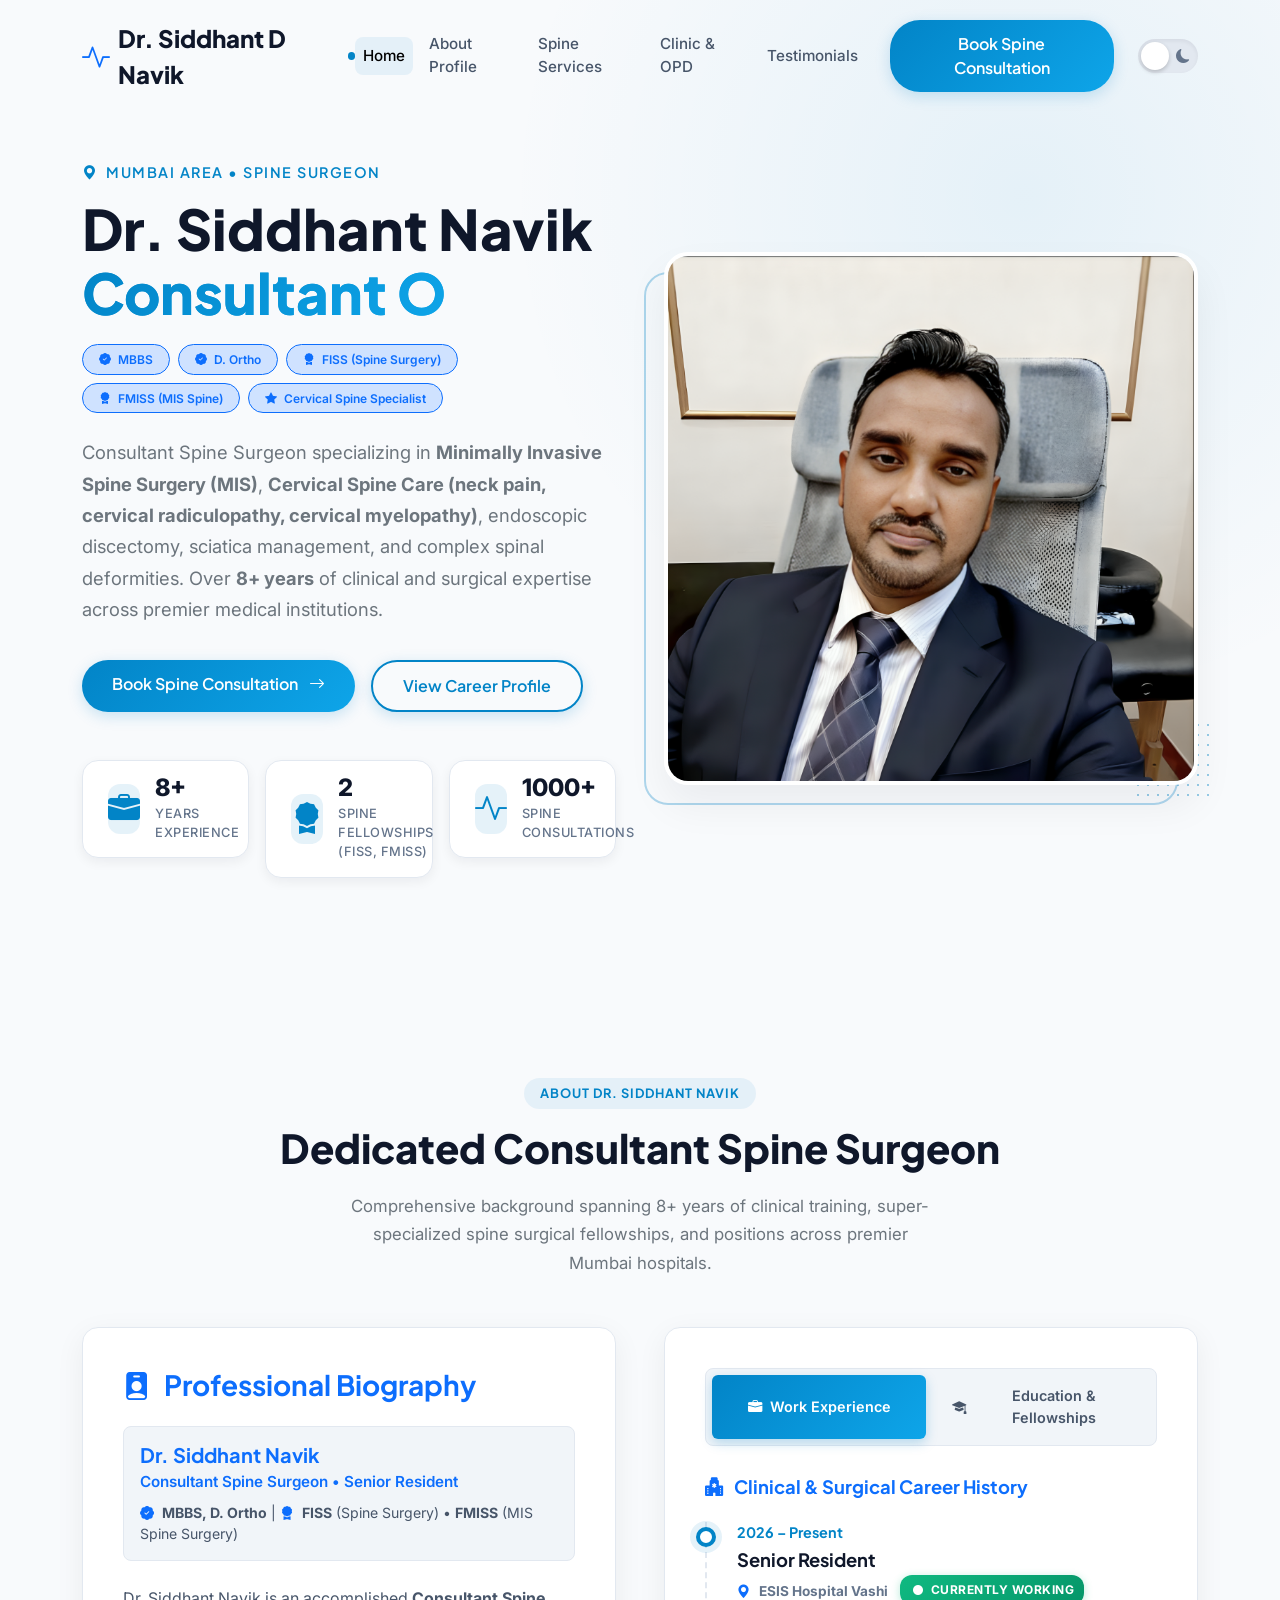
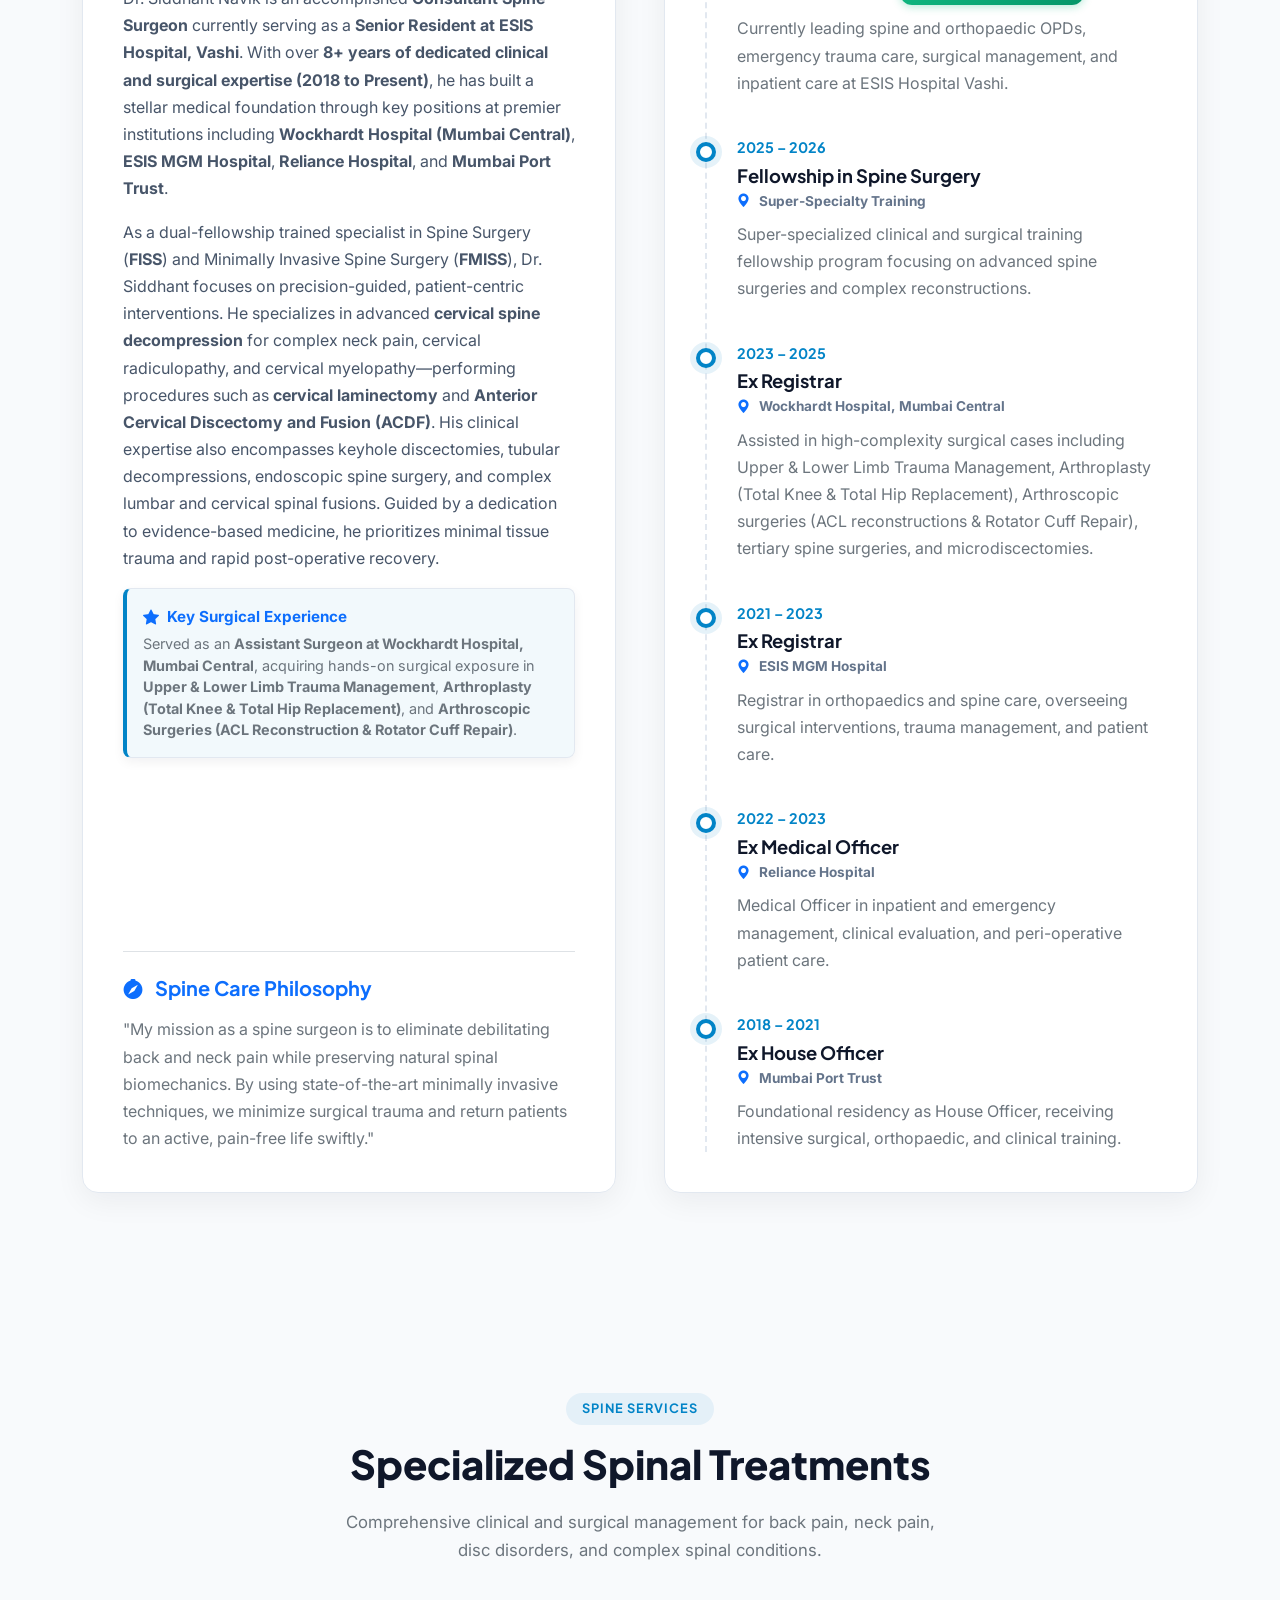
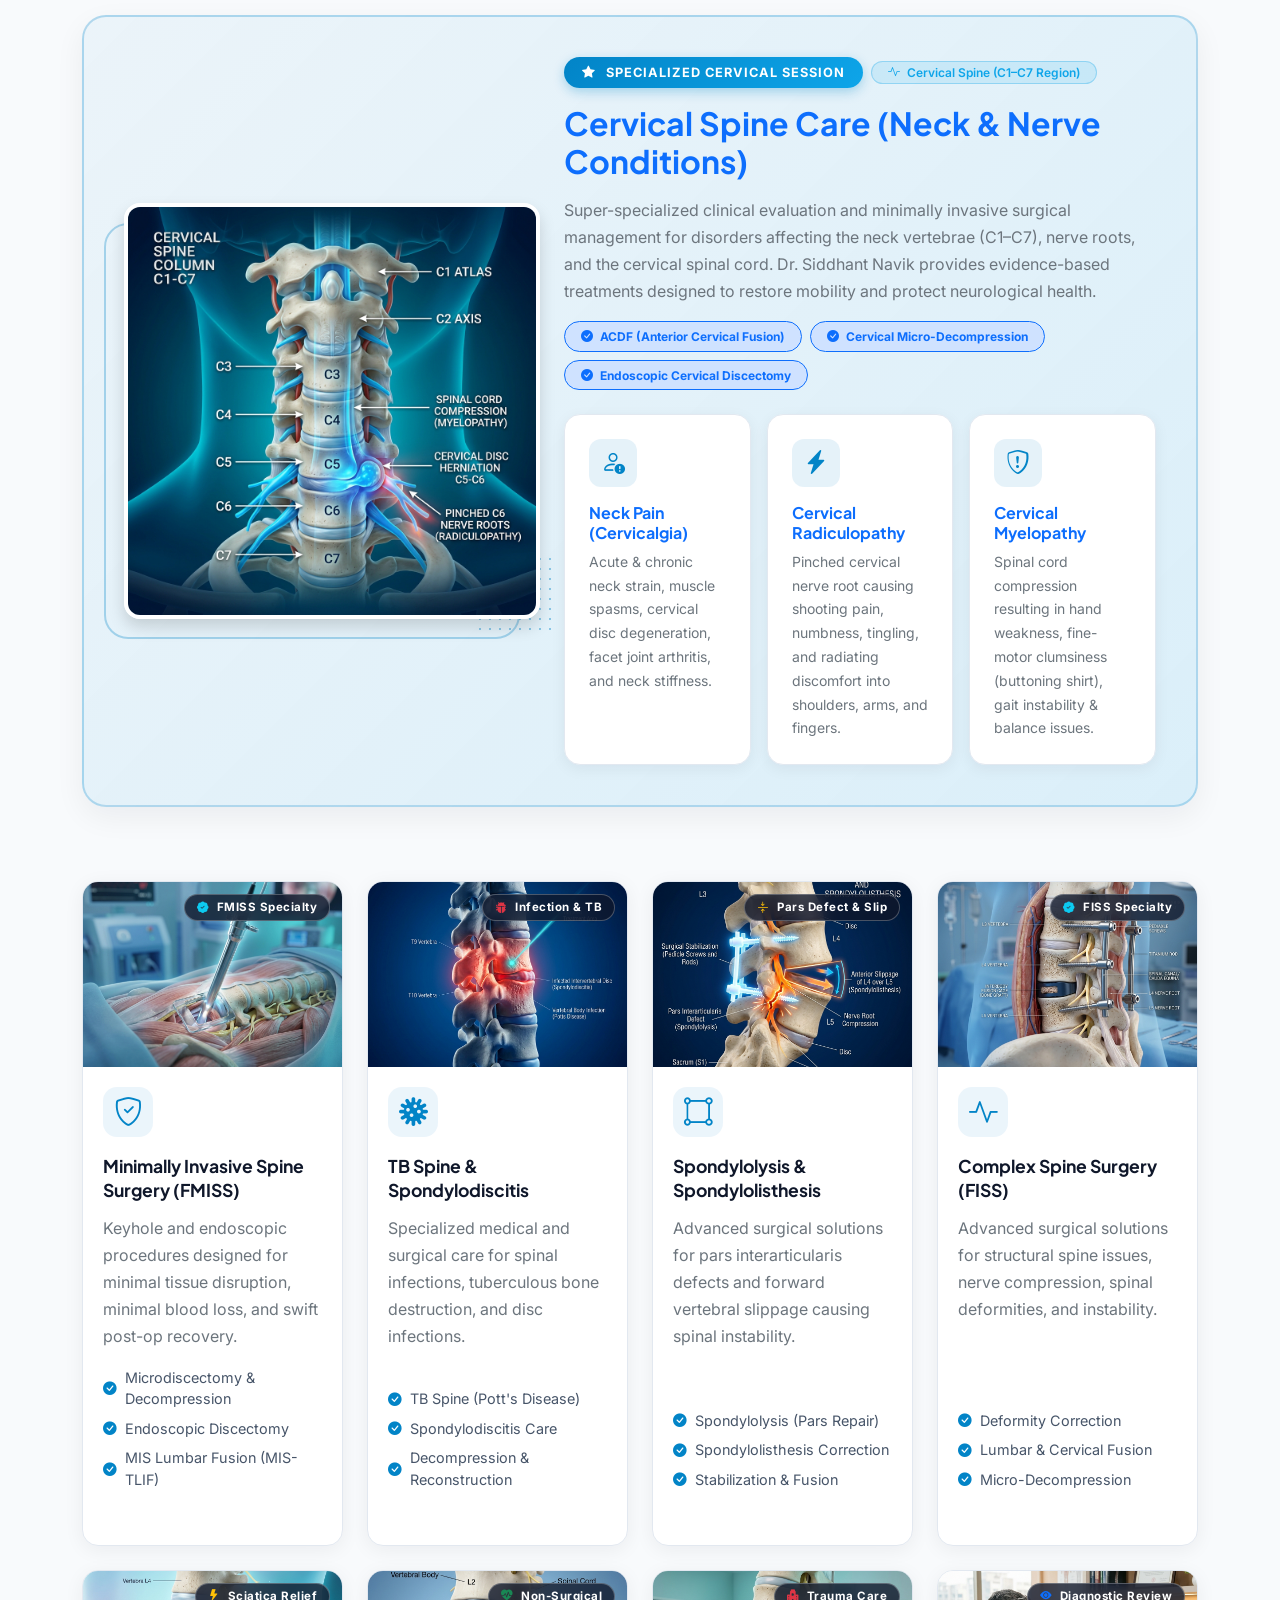
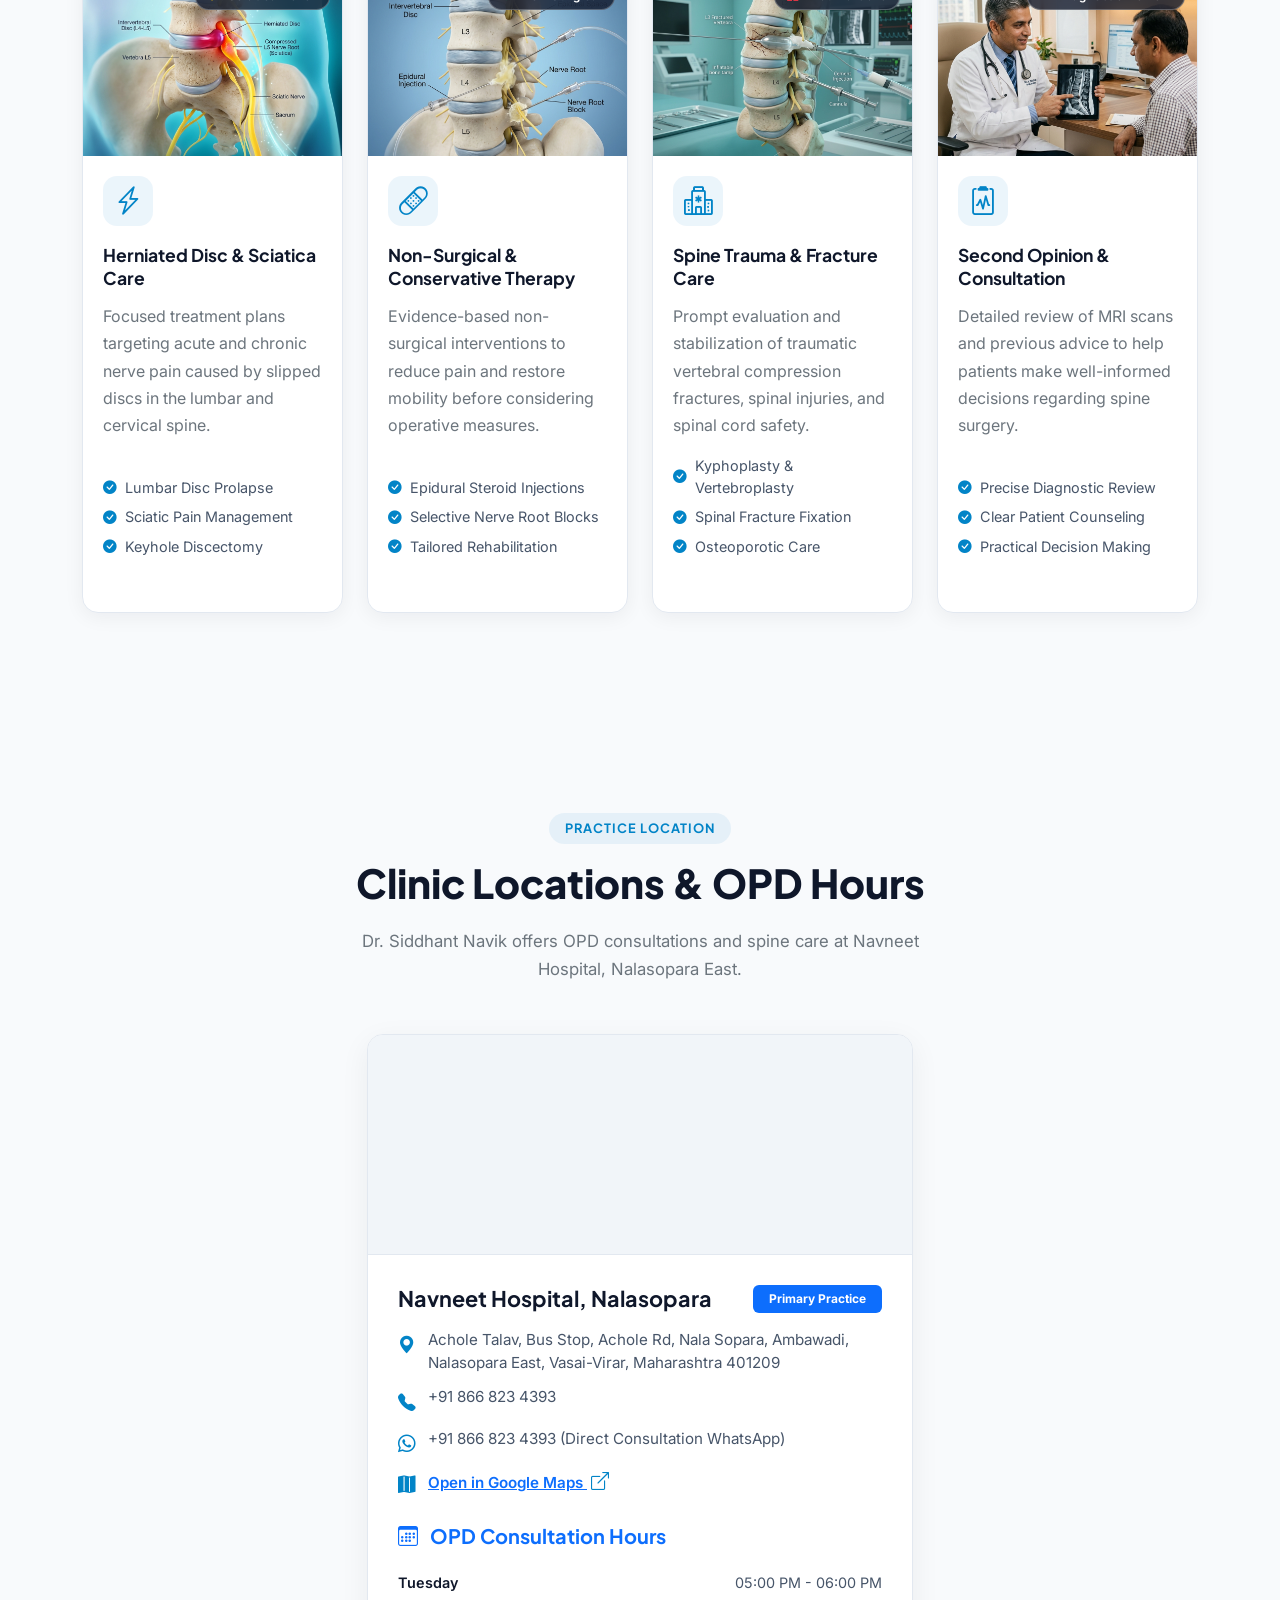
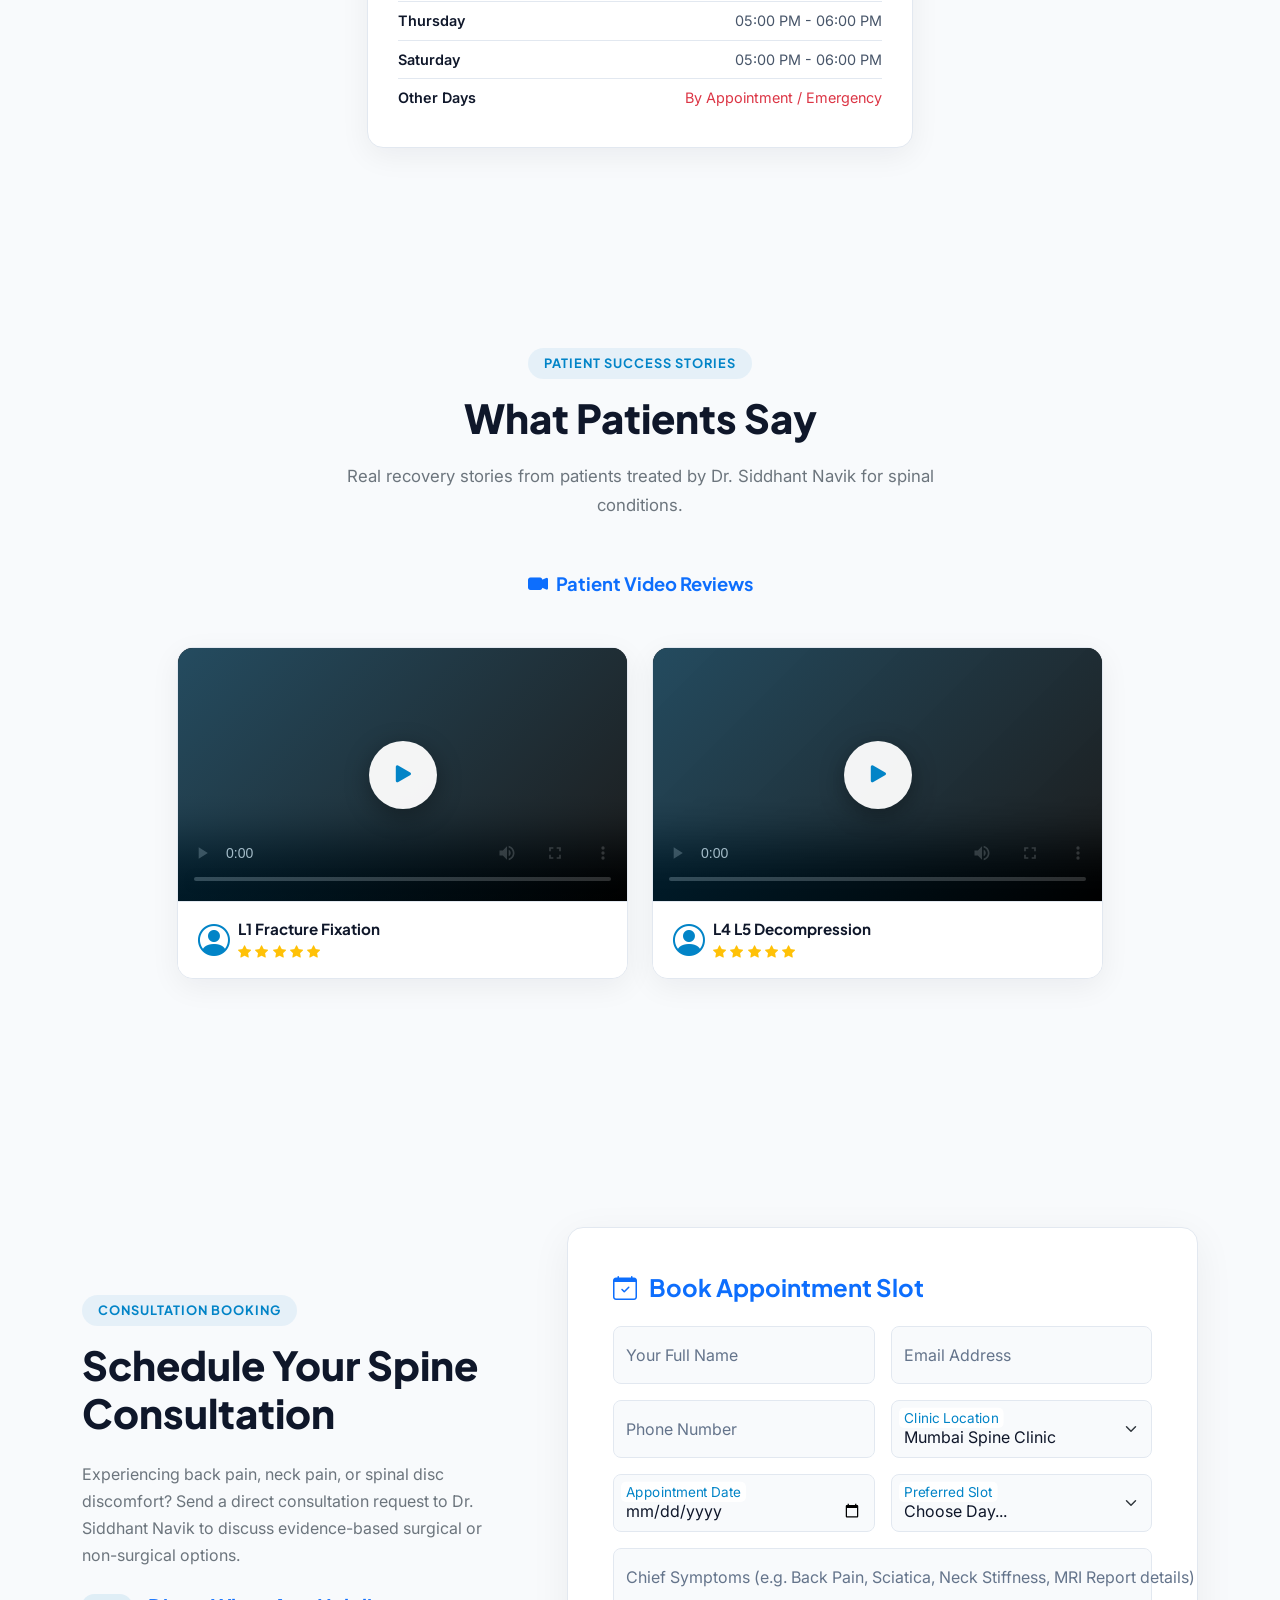
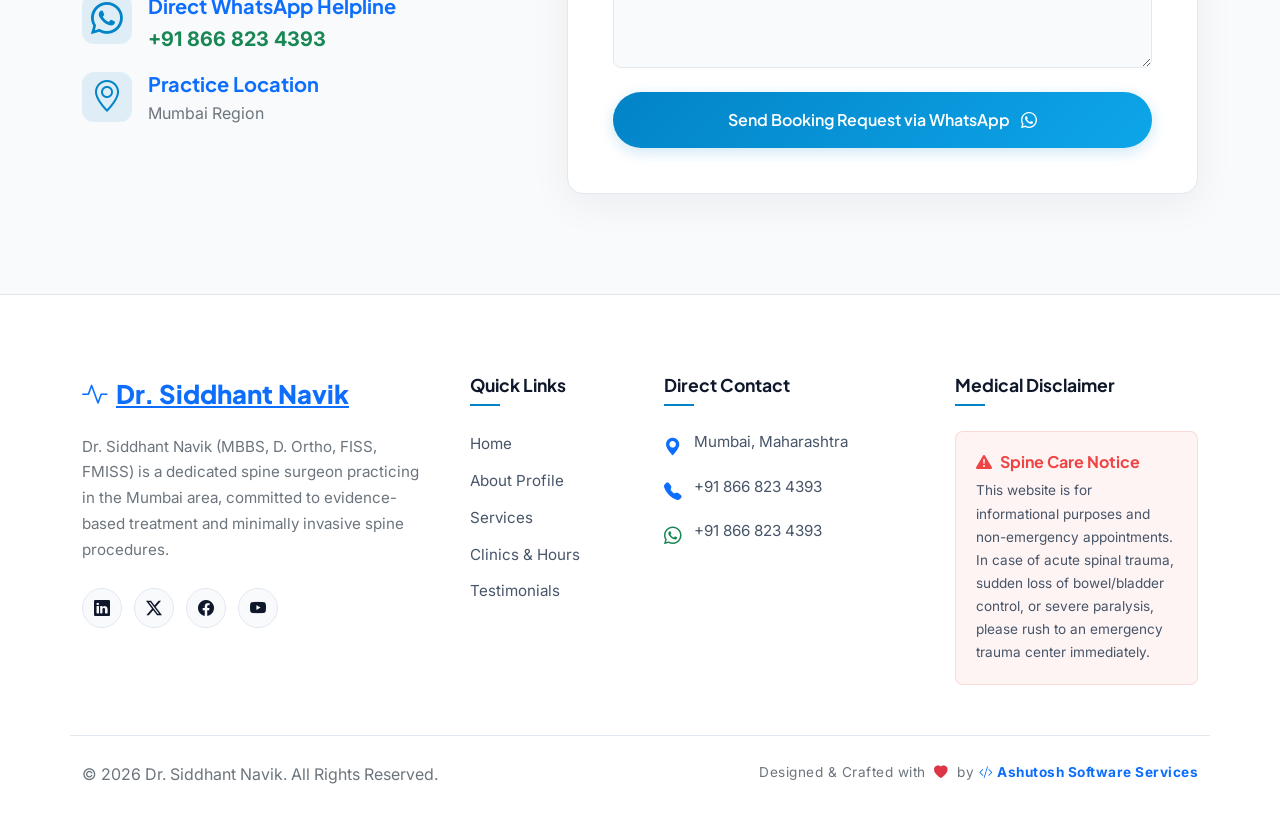
==== commit c5a9d932: "Update index.html" ====
--- a/index.html
+++ b/index.html
@@ -1,1203 +1,1203 @@
-﻿<!DOCTYPE html>
-<html lang="en" data-theme="light">
-
-<head>
-    <meta charset="UTF-8">
-    <meta name="viewport" content="width=device-width, initial-scale=1.0">
-    <meta name="description"
-        content="Dr. Siddhant Navik (MBBS, D. Ortho, FISS, FMISS) - Consultant Spine Surgeon in Mumbai. Expert in Minimally Invasive Spine Surgery, Endoscopic Spine Procedures, Disc Prolapse, & Sciatica.">
-    <title>Dr. Siddhant Navik | MBBS, D. Ortho, FISS, FMISS | Consultant Spine Surgeon</title>
-
-    <!-- Bootstrap 5 CSS CDN -->
-    <link href="https://cdn.jsdelivr.net/npm/bootstrap@5.3.2/dist/css/bootstrap.min.css" rel="stylesheet">
-    <!-- Bootstrap Icons CDN -->
-    <link href="https://cdn.jsdelivr.net/npm/bootstrap-icons@1.11.2/font/bootstrap-icons.min.css" rel="stylesheet">
-    <!-- Custom Style Sheet -->
-    <link rel="stylesheet" href="assets/css/style.css">
-</head>
-
-<body>
-
-    <!-- Header & Navigation Bar -->
-    <nav class="navbar navbar-expand-lg navbar-custom">
-        <div class="container">
-            <a class="navbar-brand-custom" href="#home" id="nav-brand">
-                <i class="bi bi-activity text-primary fs-3"></i> <span>Dr. Siddhant Navik</span><span
-                    class="brand-dot"></span>
-            </a>
-
-            <button class="navbar-toggler border-0" type="button" data-bs-toggle="collapse" data-bs-target="#navbarNav"
-                aria-controls="navbarNav" aria-expanded="false" aria-label="Toggle navigation">
-                <span class="bi bi-list fs-2 text-primary"></span>
-            </button>
-
-            <div class="collapse navbar-collapse" id="navbarNav">
-                <ul class="navbar-nav ms-auto align-items-center gap-2">
-                    <li class="nav-item">
-                        <a class="nav-link nav-link-custom active" href="#home" id="nav-home">Home</a>
-                    </li>
-                    <li class="nav-item">
-                        <a class="nav-link nav-link-custom" href="#about" id="nav-about">About Profile</a>
-                    </li>
-                    <li class="nav-item">
-                        <a class="nav-link nav-link-custom" href="#specializations" id="nav-specializations">Spine
-                            Services</a>
-                    </li>
-                    <li class="nav-item">
-                        <a class="nav-link nav-link-custom" href="#clinic" id="nav-clinic">Clinic & OPD</a>
-                    </li>
-                    <li class="nav-item">
-                        <a class="nav-link nav-link-custom" href="#testimonials" id="nav-testimonials">Testimonials</a>
-                    </li>
-                    <li class="nav-item ms-lg-3 my-2 my-lg-0">
-                        <a class="btn btn-premium btn-premium-primary" href="#appointment" id="nav-btn-book">Book Spine
-                            Consultation</a>
-                    </li>
-
-                    <!-- Theme Toggle Switch -->
-                    <li class="nav-item ms-lg-3 d-flex align-items-center">
-                        <div class="theme-switch-wrapper">
-                            <label class="theme-switch" for="theme-toggle">
-                                <input type="checkbox" id="theme-toggle">
-                                <div class="slider">
-                                    <div class="slider-icons">
-                                        <i class="bi bi-sun-fill"></i>
-                                        <i class="bi bi-moon-fill"></i>
-                                    </div>
-                                </div>
-                            </label>
-                        </div>
-                    </li>
-                </ul>
-            </div>
-        </div>
-    </nav>
-
-    <!-- Hero Section -->
-    <header id="home" class="hero-section">
-        <div class="container">
-            <div class="row align-items-center g-5">
-                <!-- Hero Text -->
-                <div class="col-lg-6 text-center text-lg-start animate-fade-in-up">
-                    <span class="hero-sub" id="hero-sub-label"><i class="bi bi-geo-alt-fill me-1"></i> Mumbai
-                        Area • Spine Surgeon</span>
-                    <h1 class="hero-title" id="hero-main-title">Dr. Siddhant Navik<br><span><span
-                                id="typed-text">Consultant Spine Surgeon</span></span></h1>
-
-                    <!-- Qualification & Specialty Badges -->
-                    <div class="d-flex flex-wrap gap-2 justify-content-center justify-content-lg-start mb-4">
-                        <span
-                            class="badge bg-primary-subtle text-primary border border-primary px-3 py-2 rounded-pill fw-semibold"><i
-                                class="bi bi-patch-check-fill me-1"></i> MBBS</span>
-                        <span
-                            class="badge bg-primary-subtle text-primary border border-primary px-3 py-2 rounded-pill fw-semibold"><i
-                                class="bi bi-patch-check-fill me-1"></i> D. Ortho</span>
-                        <span
-                            class="badge bg-primary-subtle text-primary border border-primary px-3 py-2 rounded-pill fw-semibold"><i
-                                class="bi bi-award-fill me-1"></i> FISS (Spine Surgery)</span>
-                        <span
-                            class="badge bg-primary-subtle text-primary border border-primary px-3 py-2 rounded-pill fw-semibold"><i
-                                class="bi bi-award-fill me-1"></i> FMISS (MIS Spine)</span>
-                        <span
-                            class="badge bg-primary-subtle text-primary border border-primary px-3 py-2 rounded-pill fw-semibold"><i
-                                class="bi bi-star-fill me-1"></i> Cervical Spine Specialist</span>
-                    </div>
-
-                    <p class="hero-lead text-secondary" id="hero-lead-text">
-                        Consultant Spine Surgeon specializing in <strong>Minimally Invasive Spine Surgery
-                            (MIS)</strong>, <strong>Cervical Spine Care (neck pain, cervical radiculopathy, cervical
-                            myelopathy)</strong>, endoscopic discectomy, sciatica management, and complex spinal
-                        deformities. Over <strong>8+ years</strong> of clinical and surgical expertise across premier
-                        medical institutions.
-                    </p>
-
-                    <div
-                        class="d-flex flex-column flex-sm-row justify-content-center justify-content-lg-start gap-3 mb-5">
-                        <a href="#appointment" class="btn btn-premium btn-premium-primary" id="hero-btn-book">Book Spine
-                            Consultation <i class="bi bi-arrow-right ms-2"></i></a>
-                        <a href="#about" class="btn btn-premium btn-premium-secondary" id="hero-btn-profile">View Career
-                            Profile</a>
-                    </div>
-
-                    <!-- Quick Stats Grid -->
-                    <div class="row g-3">
-                        <div class="col-sm-4 col-12">
-                            <div class="hero-stats-card">
-                                <div class="hero-stats-icon">
-                                    <i class="bi bi-briefcase-fill"></i>
-                                </div>
-                                <div>
-                                    <div class="hero-stats-num" data-target="8" id="stat-exp">8+</div>
-                                    <div class="hero-stats-text">Years Experience</div>
-                                </div>
-                            </div>
-                        </div>
-                        <div class="col-sm-4 col-12">
-                            <div class="hero-stats-card">
-                                <div class="hero-stats-icon">
-                                    <i class="bi bi-award-fill"></i>
-                                </div>
-                                <div>
-                                    <div class="hero-stats-num" data-target="2" id="stat-fellowships">2</div>
-                                    <div class="hero-stats-text">Spine Fellowships (FISS, FMISS)</div>
-                                </div>
-                            </div>
-                        </div>
-                        <div class="col-sm-4 col-12">
-                            <div class="hero-stats-card">
-                                <div class="hero-stats-icon">
-                                    <i class="bi bi-activity"></i>
-                                </div>
-                                <div>
-                                    <div class="hero-stats-num" data-target="1000" id="stat-patients">1000+</div>
-                                    <div class="hero-stats-text">Spine Consultations</div>
-                                </div>
-                            </div>
-                        </div>
-                    </div>
-                </div>
-
-                <!-- Hero Image -->
-                <div class="col-lg-6 text-center">
-                    <div class="img-premium-wrapper animate-fade-in-up">
-                        <img src="assets/images/doctor_profile.png" alt="Dr. Siddhant Navik Spine Surgeon Portrait"
-                            class="img-fluid img-premium" id="hero-img-doctor">
-                    </div>
-                </div>
-            </div>
-        </div>
-    </header>
-
-    <!-- About Section -->
-    <section id="about" class="section-padding bg-tertiary-custom">
-        <div class="container">
-            <div class="text-center">
-                <span class="section-tag" id="about-tag">About Dr. Siddhant Navik</span>
-                <h2 class="section-title" id="about-title">Dedicated Consultant Spine Surgeon</h2>
-                <p class="section-desc text-secondary" id="about-desc">
-                    Comprehensive background spanning 8+ years of clinical training, super-specialized spine surgical
-                    fellowships, and positions across premier Mumbai hospitals.
-                </p>
-            </div>
-
-            <div class="row g-5 align-items-stretch">
-                <!-- Biography / Credentials Card -->
-                <div class="col-lg-6">
-                    <div class="bio-card h-100 d-flex flex-column justify-content-between">
-                        <div>
-                            <h3 class="mb-4 text-primary" id="bio-title"><i
-                                    class="bi bi-person-badge-fill text-primary me-2"></i> Professional Biography</h3>
-
-                            <div class="bio-subcard p-3 mb-4 rounded-3 border">
-                                <h5 class="mb-1 text-primary fw-bold">Dr. Siddhant Navik</h5>
-                                <div class="fw-semibold mb-2 text-primary" style="font-size: 0.95rem;">Consultant Spine
-                                    Surgeon &bull; Senior Resident</div>
-                                <div class="bio-fellowship-text" style="font-size: 0.88rem; line-height: 1.5;">
-                                    <i class="bi bi-patch-check-fill text-primary me-1"></i> <strong>MBBS, D.
-                                        Ortho</strong> | <i class="bi bi-award-fill text-primary me-1"></i>
-                                    <strong>FISS</strong> (Spine Surgery) &bull; <strong>FMISS</strong> (MIS Spine
-                                    Surgery)
-                                </div>
-                            </div>
-
-                            <p class="mb-3">
-                                Dr. Siddhant Navik is an accomplished <strong>Consultant Spine Surgeon</strong>
-                                currently serving as a <strong>Senior Resident at ESIS Hospital, Vashi</strong>. With
-                                over <strong>8+ years of dedicated clinical and surgical expertise (2018 to
-                                    Present)</strong>, he has built a stellar medical foundation through key positions
-                                at premier institutions including <strong>Wockhardt Hospital (Mumbai Central)</strong>,
-                                <strong>ESIS MGM Hospital</strong>, <strong>Reliance Hospital</strong>, and
-                                <strong>Mumbai Port Trust</strong>.
-                            </p>
-                            <p class="mb-3">
-                                As a dual-fellowship trained specialist in Spine Surgery (<strong>FISS</strong>) and
-                                Minimally Invasive Spine Surgery (<strong>FMISS</strong>), Dr. Siddhant focuses on
-                                precision-guided, patient-centric interventions. He specializes in advanced
-                                <strong>cervical spine decompression</strong> for complex neck pain, cervical
-                                radiculopathy, and cervical myelopathy—performing procedures such as <strong>cervical
-                                    laminectomy</strong> and <strong>Anterior Cervical Discectomy and Fusion
-                                    (ACDF)</strong>. His clinical expertise also encompasses keyhole discectomies,
-                                tubular decompressions, endoscopic spine surgery, and complex lumbar and cervical spinal
-                                fusions. Guided by a dedication to evidence-based medicine, he prioritizes minimal
-                                tissue trauma and rapid post-operative recovery.
-                            </p>
-
-                            <!-- Key Surgical Assistance Highlight Box -->
-                            <div class="bio-highlight-box p-3 mb-4 rounded-3">
-                                <div class="d-flex align-items-center gap-2 mb-1">
-                                    <i class="bi bi-star-fill text-primary"></i>
-                                    <strong class="text-primary" style="font-size: 0.95rem;">Key Surgical
-                                        Experience</strong>
-                                </div>
-                                <p class="mb-0 text-secondary" style="font-size: 0.9rem; line-height: 1.5;">
-                                    Served as an <strong>Assistant Surgeon at Wockhardt Hospital, Mumbai
-                                        Central</strong>, acquiring hands-on surgical exposure in <strong>Upper &amp;
-                                        Lower Limb Trauma Management</strong>, <strong>Arthroplasty (Total Knee &amp;
-                                        Total Hip Replacement)</strong>, and <strong>Arthroscopic Surgeries (ACL
-                                        Reconstruction &amp; Rotator Cuff Repair)</strong>.
-                                </p>
-                            </div>
-                        </div>
-                        <div class="pt-4 border-top border-color">
-                            <h5 class="mb-3 text-primary" id="mission-title"><i class="bi bi-compass-fill me-2"></i>
-                                Spine Care Philosophy</h5>
-                            <p class="mb-0 text-secondary italic">
-                                "My mission as a spine surgeon is to eliminate debilitating back and neck pain while
-                                preserving natural spinal biomechanics. By using state-of-the-art minimally invasive
-                                techniques, we minimize surgical trauma and return patients to an active, pain-free life
-                                swiftly."
-                            </p>
-                        </div>
-                    </div>
-                </div>
-
-                <!-- Education & Career Interactive Timeline -->
-                <div class="col-lg-6">
-                    <div class="bio-card h-100">
-                        <!-- Navigation Tabs for Timeline -->
-                        <div class="timeline-tabs-nav">
-                            <button class="timeline-tab-btn active" data-tab="experience" id="tab-experience-btn">
-                                <i class="bi bi-briefcase-fill"></i> Work Experience
-                            </button>
-                            <button class="timeline-tab-btn" data-tab="education" id="tab-education-btn">
-                                <i class="bi bi-mortarboard-fill"></i> Education & Fellowships
-                            </button>
-                        </div>
-
-                        <!-- Panel 1: Work Experience Timeline (Active) -->
-                        <div class="timeline-panel active" id="panel-experience">
-                            <h4 class="mb-4 text-primary" style="font-size: 1.15rem;"><i
-                                    class="bi bi-hospital-fill me-2"></i> Clinical & Surgical Career History</h4>
-                            <div class="timeline-container">
-
-                                <div class="timeline-item">
-                                    <div class="timeline-dot"></div>
-                                    <div class="timeline-date">2026 – Present</div>
-                                    <h4 class="timeline-title">Senior Resident</h4>
-                                    <div class="timeline-location">
-                                        <i class="bi bi-geo-alt-fill text-primary me-1"></i> <strong>ESIS Hospital
-                                            Vashi</strong>
-                                        <span class="badge-current-role ms-2"><i class="bi bi-record-fill fs-6"></i>
-                                            Currently Working</span>
-                                    </div>
-                                    <p class="text-secondary mb-0">Currently leading spine and orthopaedic OPDs,
-                                        emergency trauma care, surgical management, and inpatient care at ESIS Hospital
-                                        Vashi.</p>
-                                </div>
-
-                                <div class="timeline-item">
-                                    <div class="timeline-dot"></div>
-                                    <div class="timeline-date">2025 – 2026</div>
-                                    <h4 class="timeline-title">Fellowship in Spine Surgery</h4>
-                                    <div class="timeline-location">
-                                        <i class="bi bi-geo-alt-fill text-primary me-1"></i> <strong>Super-Specialty
-                                            Training</strong>
-                                    </div>
-                                    <p class="text-secondary mb-0">Super-specialized clinical and surgical training
-                                        fellowship program focusing on advanced spine surgeries and complex
-                                        reconstructions.</p>
-                                </div>
-
-                                <div class="timeline-item">
-                                    <div class="timeline-dot"></div>
-                                    <div class="timeline-date">2023 – 2025</div>
-                                    <h4 class="timeline-title">Ex Registrar</h4>
-                                    <div class="timeline-location"><i class="bi bi-geo-alt-fill text-primary me-1"></i>
-                                        <strong>Wockhardt Hospital, Mumbai Central</strong>
-                                    </div>
-                                    <p class="text-secondary mb-0">Assisted in high-complexity surgical cases including
-                                        Upper &amp; Lower Limb Trauma Management, Arthroplasty (Total Knee &amp; Total
-                                        Hip Replacement), Arthroscopic surgeries (ACL reconstructions &amp; Rotator Cuff
-                                        Repair), tertiary spine surgeries, and microdiscectomies.</p>
-                                </div>
-
-                                <div class="timeline-item">
-                                    <div class="timeline-dot"></div>
-                                    <div class="timeline-date">2021 – 2023</div>
-                                    <h4 class="timeline-title">Ex Registrar</h4>
-                                    <div class="timeline-location"><i class="bi bi-geo-alt-fill text-primary me-1"></i>
-                                        <strong>ESIS MGM Hospital</strong>
-                                    </div>
-                                    <p class="text-secondary mb-0">Registrar in orthopaedics and spine care, overseeing
-                                        surgical interventions, trauma management, and patient care.</p>
-                                </div>
-
-                                <div class="timeline-item">
-                                    <div class="timeline-dot"></div>
-                                    <div class="timeline-date">2022 – 2023</div>
-                                    <h4 class="timeline-title">Ex Medical Officer</h4>
-                                    <div class="timeline-location"><i class="bi bi-geo-alt-fill text-primary me-1"></i>
-                                        <strong>Reliance Hospital</strong>
-                                    </div>
-                                    <p class="text-secondary mb-0">Medical Officer in inpatient and emergency
-                                        management, clinical evaluation, and peri-operative patient care.</p>
-                                </div>
-
-                                <div class="timeline-item">
-                                    <div class="timeline-dot"></div>
-                                    <div class="timeline-date">2018 – 2021</div>
-                                    <h4 class="timeline-title">Ex House Officer</h4>
-                                    <div class="timeline-location"><i class="bi bi-geo-alt-fill text-primary me-1"></i>
-                                        <strong>Mumbai Port Trust</strong>
-                                    </div>
-                                    <p class="text-secondary mb-0">Foundational residency as House Officer,
-                                        receiving intensive surgical, orthopaedic, and clinical training.</p>
-                                </div>
-
-                            </div>
-                        </div>
-
-                        <!-- Panel 2: Education & Fellowships Timeline -->
-                        <div class="timeline-panel" id="panel-education">
-                            <h4 class="mb-4 text-primary" style="font-size: 1.15rem;"><i
-                                    class="bi bi-award-fill me-2"></i> Degrees & Specialized Spine Fellowships</h4>
-                            <div class="timeline-container">
-
-                                <div class="timeline-item">
-                                    <div class="timeline-dot"></div>
-                                    <div class="timeline-date">FMISS</div>
-                                    <h4 class="timeline-title">Fellowship in Minimally Invasive Spine Surgery</h4>
-                                    <div class="timeline-location">
-                                        <i class="bi bi-mortarboard-fill text-primary me-1"></i> <strong>Under One Spine
-                                            Team</strong>
-                                    </div>
-                                    <p class="text-secondary mb-0">Advanced clinical fellowship in keyhole
-                                        micro-discectomy, tubular decompression, and endoscopic spine surgery.</p>
-                                </div>
-
-                                <div class="timeline-item">
-                                    <div class="timeline-dot"></div>
-                                    <div class="timeline-date">FISS</div>
-                                    <h4 class="timeline-title">Fellowship in Spine Surgery</h4>
-                                    <div class="timeline-location">
-                                        <i class="bi bi-mortarboard-fill text-primary me-1"></i> <strong>Under One Spine
-                                            Team</strong>
-                                    </div>
-                                    <p class="text-secondary mb-0">Comprehensive super-specialization covering complex
-                                        spinal deformities, cervical/lumbar fusions, and reconstructive spine care.</p>
-                                </div>
-
-                                <div class="timeline-item">
-                                    <div class="timeline-dot"></div>
-                                    <div class="timeline-date">D. Ortho</div>
-                                    <h4 class="timeline-title">Diploma in Orthopaedics</h4>
-                                    <div class="timeline-location">
-                                        <i class="bi bi-hospital-fill text-primary me-1"></i> <strong>Mumbai Port
-                                            Trust</strong>
-                                    </div>
-                                    <p class="text-secondary mb-0">Post-graduate qualification in orthopaedic surgery,
-                                        bone & joint disorders, spinal biomechanics, and trauma care.</p>
-                                </div>
-
-                                <div class="timeline-item">
-                                    <div class="timeline-dot"></div>
-                                    <div class="timeline-date">MBBS</div>
-                                    <h4 class="timeline-title">Bachelor of Medicine & Bachelor of Surgery</h4>
-                                    <div class="timeline-location">
-                                        <i class="bi bi-mortarboard-fill text-primary me-1"></i> <strong>B. J. Govt
-                                            Medical College, Pune</strong>
-                                    </div>
-                                    <p class="text-secondary mb-0">Rigorous medical education, clinical rotations, and
-                                        internships.</p>
-                                </div>
-
-                            </div>
-                        </div>
-
-                    </div>
-                </div>
-            </div>
-        </div>
-    </section>
-
-    <!-- Specializations & Services Section -->
-    <section id="specializations" class="section-padding">
-        <div class="container">
-            <div class="text-center">
-                <span class="section-tag" id="spec-tag">Spine Services</span>
-                <h2 class="section-title" id="spec-title">Specialized Spinal Treatments</h2>
-                <p class="section-desc text-secondary" id="spec-desc">
-                    Comprehensive clinical and surgical management for back pain, neck pain, disc disorders, and complex
-                    spinal conditions.
-                </p>
-            </div>
-
-            <div class="row g-4">
-                <!-- Dedicated Cervical Spine Care Showcase Sub-Section -->
-                <div class="col-12">
-                    <div class="cervical-showcase-box">
-                        <div class="row align-items-center g-4">
-                            <div class="col-lg-5 text-center">
-                                <div class="img-premium-wrapper">
-                                    <img src="assets/images/cervical_spine_care.png"
-                                        alt="Cervical Spine Care - Neck Pain, Cervical Radiculopathy, Cervical Myelopathy"
-                                        class="img-fluid img-premium rounded-4 shadow">
-                                </div>
-                            </div>
-                            <div class="col-lg-7">
-                                <div class="d-inline-flex align-items-center gap-2 mb-3 flex-wrap">
-                                    <span class="cervical-badge-pill"><i class="bi bi-star-fill me-1"></i> Specialized
-                                        Cervical Session</span>
-                                    <span class="badge badge-tag-info rounded-pill px-3 py-1 fw-semibold"><i
-                                            class="bi bi-activity me-1"></i> Cervical Spine (C1–C7 Region)</span>
-                                </div>
-                                <h3 class="fs-2 fw-bold text-primary mb-3">Cervical Spine Care (Neck & Nerve Conditions)
-                                </h3>
-                                <p class="text-secondary mb-3 fs-6 leading-relaxed">
-                                    Super-specialized clinical evaluation and minimally invasive surgical management for
-                                    disorders affecting the neck vertebrae (C1–C7), nerve roots, and the cervical spinal
-                                    cord. Dr. Siddhant Navik provides evidence-based treatments designed to restore
-                                    mobility and protect neurological health.
-                                </p>
-
-                                <!-- Cervical Key Treatment Modalities -->
-                                <div class="d-flex flex-wrap gap-2 mb-4">
-                                    <span
-                                        class="badge bg-primary-subtle text-primary border border-primary px-3 py-2 rounded-pill"><i
-                                            class="bi bi-check-circle-fill me-1"></i> ACDF (Anterior Cervical
-                                        Fusion)</span>
-                                    <span
-                                        class="badge bg-primary-subtle text-primary border border-primary px-3 py-2 rounded-pill"><i
-                                            class="bi bi-check-circle-fill me-1"></i> Cervical
-                                        Micro-Decompression</span>
-                                    <span
-                                        class="badge bg-primary-subtle text-primary border border-primary px-3 py-2 rounded-pill"><i
-                                            class="bi bi-check-circle-fill me-1"></i> Endoscopic Cervical
-                                        Discectomy</span>
-                                </div>
-
-                                <div class="row g-3">
-                                    <!-- Cervical Condition 1: Neck Pain -->
-                                    <div class="col-md-4">
-                                        <div class="cervical-condition-card">
-                                            <div class="cervical-icon-box">
-                                                <i class="bi bi-person-exclamation"></i>
-                                            </div>
-                                            <h5 class="fw-bold mb-2 fs-6 text-primary">Neck Pain (Cervicalgia)</h5>
-                                            <p class="small text-secondary mb-0">Acute & chronic neck strain, muscle
-                                                spasms, cervical disc degeneration, facet joint arthritis, and neck
-                                                stiffness.</p>
-                                        </div>
-                                    </div>
-
-                                    <!-- Cervical Condition 2: Cervical Radiculopathy -->
-                                    <div class="col-md-4">
-                                        <div class="cervical-condition-card">
-                                            <div class="cervical-icon-box">
-                                                <i class="bi bi-lightning-charge-fill"></i>
-                                            </div>
-                                            <h5 class="fw-bold mb-2 fs-6 text-primary">Cervical Radiculopathy</h5>
-                                            <p class="small text-secondary mb-0">Pinched cervical nerve root causing
-                                                shooting pain, numbness, tingling, and radiating discomfort into
-                                                shoulders, arms, and fingers.</p>
-                                        </div>
-                                    </div>
-
-                                    <!-- Cervical Condition 3: Cervical Myelopathy -->
-                                    <div class="col-md-4">
-                                        <div class="cervical-condition-card">
-                                            <div class="cervical-icon-box">
-                                                <i class="bi bi-shield-exclamation"></i>
-                                            </div>
-                                            <h5 class="fw-bold mb-2 fs-6 text-primary">Cervical Myelopathy</h5>
-                                            <p class="small text-secondary mb-0">Spinal cord compression resulting in
-                                                hand weakness, fine-motor clumsiness (buttoning shirt), gait instability
-                                                & balance issues.</p>
-                                        </div>
-                                    </div>
-                                </div>
-                            </div>
-                        </div>
-                    </div>
-                </div>
-
-                <!-- Specialization Card 1: Minimally Invasive Spine Surgery -->
-                <div class="col-xl-3 col-lg-3 col-md-6">
-                    <div class="service-card">
-                        <div class="service-img-wrapper">
-                            <img src="assets/images/mis_spine_surgery.png"
-                                alt="Minimally Invasive Spine Surgery Illustration" class="service-img">
-                            <span class="service-badge"><i class="bi bi-patch-check-fill me-1 text-info"></i> FMISS
-                                Specialty</span>
-                        </div>
-                        <div class="service-body">
-                            <div class="service-icon">
-                                <i class="bi bi-shield-check"></i>
-                            </div>
-                            <h3 class="service-title" id="spec-title-1">Minimally Invasive Spine Surgery (FMISS)</h3>
-                            <p class="text-secondary">Keyhole and endoscopic procedures designed for minimal tissue
-                                disruption, minimal blood loss, and swift post-op recovery.</p>
-                            <ul class="service-list">
-                                <li><i class="bi bi-check-circle-fill"></i> Microdiscectomy & Decompression</li>
-                                <li><i class="bi bi-check-circle-fill"></i> Endoscopic Discectomy</li>
-                                <li><i class="bi bi-check-circle-fill"></i> MIS Lumbar Fusion (MIS-TLIF)</li>
-                            </ul>
-                        </div>
-                    </div>
-                </div>
-
-                <!-- Specialization Card 2: TB Spine & Spondylodiscitis -->
-                <div class="col-xl-3 col-lg-3 col-md-6">
-                    <div class="service-card">
-                        <div class="service-img-wrapper">
-                            <img src="assets/images/tb_spine_spondylodiscitis.png"
-                                alt="TB Spine and Spondylodiscitis Care Illustration" class="service-img">
-                            <span class="service-badge"><i class="bi bi-bug-fill me-1 text-danger"></i> Infection &
-                                TB</span>
-                        </div>
-                        <div class="service-body">
-                            <div class="service-icon">
-                                <i class="bi bi-virus"></i>
-                            </div>
-                            <h3 class="service-title" id="spec-title-tb">TB Spine & Spondylodiscitis</h3>
-                            <p class="text-secondary">Specialized medical and surgical care for spinal infections,
-                                tuberculous bone destruction, and disc infections.</p>
-                            <ul class="service-list">
-                                <li><i class="bi bi-check-circle-fill"></i> TB Spine (Pott's Disease)</li>
-                                <li><i class="bi bi-check-circle-fill"></i> Spondylodiscitis Care</li>
-                                <li><i class="bi bi-check-circle-fill"></i> Decompression & Reconstruction</li>
-                            </ul>
-                        </div>
-                    </div>
-                </div>
-
-                <!-- Specialization Card 3: Spondylolysis & Spondylolisthesis -->
-                <div class="col-xl-3 col-lg-3 col-md-6">
-                    <div class="service-card">
-                        <div class="service-img-wrapper">
-                            <img src="assets/images/spondylolysis_spondylolisthesis.png"
-                                alt="Spondylolysis and Spondylolisthesis Care Illustration" class="service-img">
-                            <span class="service-badge"><i class="bi bi-arrows-collapse me-1 text-warning"></i> Pars
-                                Defect & Slip</span>
-                        </div>
-                        <div class="service-body">
-                            <div class="service-icon">
-                                <i class="bi bi-bounding-box-circles"></i>
-                            </div>
-                            <h3 class="service-title" id="spec-title-spondylolysis">Spondylolysis & Spondylolisthesis
-                            </h3>
-                            <p class="text-secondary">Advanced surgical solutions for pars interarticularis defects and
-                                forward vertebral slippage causing spinal instability.</p>
-                            <ul class="service-list">
-                                <li><i class="bi bi-check-circle-fill"></i> Spondylolysis (Pars Repair)</li>
-                                <li><i class="bi bi-check-circle-fill"></i> Spondylolisthesis Correction</li>
-                                <li><i class="bi bi-check-circle-fill"></i> Stabilization & Fusion</li>
-                            </ul>
-                        </div>
-                    </div>
-                </div>
-
-                <!-- Specialization Card 4: Complex Spine Surgery -->
-                <div class="col-xl-3 col-lg-3 col-md-6">
-                    <div class="service-card">
-                        <div class="service-img-wrapper">
-                            <img src="assets/images/complex_spine_fusion.png"
-                                alt="Complex Spine Fusion Surgery Illustration" class="service-img">
-                            <span class="service-badge"><i class="bi bi-patch-check-fill me-1 text-info"></i> FISS
-                                Specialty</span>
-                        </div>
-                        <div class="service-body">
-                            <div class="service-icon">
-                                <i class="bi bi-activity"></i>
-                            </div>
-                            <h3 class="service-title" id="spec-title-2">Complex Spine Surgery (FISS)</h3>
-                            <p class="text-secondary">Advanced surgical solutions for structural spine issues, nerve
-                                compression, spinal deformities, and instability.</p>
-                            <ul class="service-list">
-                                <li><i class="bi bi-check-circle-fill"></i> Deformity Correction</li>
-                                <li><i class="bi bi-check-circle-fill"></i> Lumbar & Cervical Fusion</li>
-                                <li><i class="bi bi-check-circle-fill"></i> Micro-Decompression</li>
-                            </ul>
-                        </div>
-                    </div>
-                </div>
-
-                <!-- Specialization Card 5: Herniated Disc & Sciatica -->
-                <div class="col-xl-3 col-lg-3 col-md-6">
-                    <div class="service-card">
-                        <div class="service-img-wrapper">
-                            <img src="assets/images/herniated_disc_sciatica.png"
-                                alt="Herniated Disc and Sciatica Treatment Illustration" class="service-img">
-                            <span class="service-badge"><i class="bi bi-lightning-fill me-1 text-warning"></i> Sciatica
-                                Relief</span>
-                        </div>
-                        <div class="service-body">
-                            <div class="service-icon">
-                                <i class="bi bi-lightning-charge"></i>
-                            </div>
-                            <h3 class="service-title" id="spec-title-3">Herniated Disc & Sciatica Care</h3>
-                            <p class="text-secondary">Focused treatment plans targeting acute and chronic nerve pain
-                                caused by slipped discs in the lumbar and cervical spine.</p>
-                            <ul class="service-list">
-                                <li><i class="bi bi-check-circle-fill"></i> Lumbar Disc Prolapse</li>
-                                <li><i class="bi bi-check-circle-fill"></i> Sciatic Pain Management</li>
-                                <li><i class="bi bi-check-circle-fill"></i> Keyhole Discectomy</li>
-                            </ul>
-                        </div>
-                    </div>
-                </div>
-
-                <!-- Specialization Card 6: Non-Surgical & Conservative Therapy -->
-                <div class="col-xl-3 col-lg-3 col-md-6">
-                    <div class="service-card">
-                        <div class="service-img-wrapper">
-                            <img src="assets/images/conservative_spine_therapy.png"
-                                alt="Non-Surgical Spine Therapy Illustration" class="service-img">
-                            <span class="service-badge"><i class="bi bi-heart-pulse-fill me-1 text-success"></i>
-                                Non-Surgical</span>
-                        </div>
-                        <div class="service-body">
-                            <div class="service-icon">
-                                <i class="bi bi-bandaid"></i>
-                            </div>
-                            <h3 class="service-title" id="spec-title-4">Non-Surgical & Conservative Therapy</h3>
-                            <p class="text-secondary">Evidence-based non-surgical interventions to reduce pain and
-                                restore mobility before considering operative measures.</p>
-                            <ul class="service-list">
-                                <li><i class="bi bi-check-circle-fill"></i> Epidural Steroid Injections</li>
-                                <li><i class="bi bi-check-circle-fill"></i> Selective Nerve Root Blocks</li>
-                                <li><i class="bi bi-check-circle-fill"></i> Tailored Rehabilitation</li>
-                            </ul>
-                        </div>
-                    </div>
-                </div>
-
-                <!-- Specialization Card 7: Spine Trauma Care -->
-                <div class="col-xl-3 col-lg-3 col-md-6">
-                    <div class="service-card">
-                        <div class="service-img-wrapper">
-                            <img src="assets/images/spine_trauma_kyphoplasty.png"
-                                alt="Spine Trauma and Kyphoplasty Illustration" class="service-img">
-                            <span class="service-badge"><i class="bi bi-hospital-fill me-1 text-danger"></i> Trauma
-                                Care</span>
-                        </div>
-                        <div class="service-body">
-                            <div class="service-icon">
-                                <i class="bi bi-hospital"></i>
-                            </div>
-                            <h3 class="service-title" id="spec-title-5">Spine Trauma & Fracture Care</h3>
-                            <p class="text-secondary">Prompt evaluation and stabilization of traumatic vertebral
-                                compression fractures, spinal injuries, and spinal cord safety.</p>
-                            <ul class="service-list">
-                                <li><i class="bi bi-check-circle-fill"></i> Kyphoplasty & Vertebroplasty</li>
-                                <li><i class="bi bi-check-circle-fill"></i> Spinal Fracture Fixation</li>
-                                <li><i class="bi bi-check-circle-fill"></i> Osteoporotic Care</li>
-                            </ul>
-                        </div>
-                    </div>
-                </div>
-
-                <!-- Specialization Card 8: Second Opinion & Consultation -->
-                <div class="col-xl-3 col-lg-3 col-md-6">
-                    <div class="service-card">
-                        <div class="service-img-wrapper">
-                            <img src="assets/images/mri_spine_consultation.png"
-                                alt="Spine MRI Consultation Illustration" class="service-img">
-                            <span class="service-badge"><i class="bi bi-eye-fill me-1 text-primary"></i> Diagnostic
-                                Review</span>
-                        </div>
-                        <div class="service-body">
-                            <div class="service-icon">
-                                <i class="bi bi-clipboard2-pulse"></i>
-                            </div>
-                            <h3 class="service-title" id="spec-title-6">Second Opinion & Consultation</h3>
-                            <p class="text-secondary">Detailed review of MRI scans and previous advice to help patients
-                                make well-informed decisions regarding spine surgery.</p>
-                            <ul class="service-list">
-                                <li><i class="bi bi-check-circle-fill"></i> Precise Diagnostic Review</li>
-                                <li><i class="bi bi-check-circle-fill"></i> Clear Patient Counseling</li>
-                                <li><i class="bi bi-check-circle-fill"></i> Practical Decision Making</li>
-                            </ul>
-                        </div>
-                    </div>
-                </div>
-            </div>
-        </div>
-    </section>
-
-    <!-- Clinic Details & visiting hours -->
-    <section id="clinic" class="section-padding bg-tertiary-custom">
-        <div class="container">
-            <div class="text-center">
-                <span class="section-tag" id="clinic-tag">Practice Location</span>
-                <h2 class="section-title" id="clinic-title">Clinic Locations & OPD Hours</h2>
-                <p class="section-desc text-secondary" id="clinic-desc">
-                    Dr. Siddhant Navik offers OPD consultations and spine care at Navneet Hospital, Nalasopara East.
-                </p>
-            </div>
-
-            <div class="row g-4 justify-content-center">
-                <!-- Location 1 -->
-                <div class="col-lg-6 col-md-8">
-                    <div class="clinic-card">
-                        <div class="clinic-map-placeholder">
-                            <!-- Embedded Google Map - Navneet Hospital, Nalasopara -->
-                            <iframe
-                                src="https://www.google.com/maps/embed?pb=!1m18!1m12!1m3!1d3765.0!2d72.8260!3d19.4190!2m3!1f0!2f0!3f0!3m2!1i1024!2i768!4f13.1!3m3!1m2!1s0x3be7abad7ac0b455%3A0x12d5b3e2f71e4fdf!2sNavneet%20Hospital!5e0!3m2!1sen!2sin!4v1692345678901!5m2!1sen!2sin"
-                                allowfullscreen="" loading="lazy"></iframe>
-                        </div>
-                        <div class="clinic-body">
-                            <div class="d-flex justify-content-between align-items-center mb-3">
-                                <h3 class="clinic-title mb-0" id="clinic-name-1">Navneet Hospital, Nalasopara</h3>
-                                <span class="badge bg-primary px-3 py-2" id="clinic-badge-1">Primary Practice</span>
-                            </div>
-                            <ul class="clinic-info-list">
-                                <li><i class="bi bi-geo-alt-fill"></i> Achole Talav, Bus Stop, Achole Rd, Nala Sopara, Ambawadi, Nalasopara East, Vasai-Virar, Maharashtra 401209</li>
-                                <li><i class="bi bi-telephone-fill"></i> +91 866 823 4393</li>
-                                <li><i class="bi bi-whatsapp"></i> +91 866 823 4393 (Direct Consultation WhatsApp)</li>
-                                <li><i class="bi bi-map-fill"></i> <a href="https://share.google/7BdD3UbDgeVYoPBmm" target="_blank" class="text-primary fw-semibold">Open in Google Maps <i class="bi bi-box-arrow-up-right ms-1"></i></a></li>
-                            </ul>
-
-                            <h5 class="mb-3 text-primary"><i class="bi bi-calendar3 me-2"></i> OPD Consultation Hours
-                            </h5>
-                            <table class="hours-table">
-                                <tr>
-                                    <td class="day">Tuesday</td>
-                                    <td class="time">05:00 PM - 06:00 PM</td>
-                                </tr>
-                                <tr>
-                                    <td class="day">Thursday</td>
-                                    <td class="time">05:00 PM - 06:00 PM</td>
-                                </tr>
-                                <tr>
-                                    <td class="day">Saturday</td>
-                                    <td class="time">05:00 PM - 06:00 PM</td>
-                                </tr>
-                                <tr>
-                                    <td class="day">Other Days</td>
-                                    <td class="time text-danger">By Appointment / Emergency</td>
-                                </tr>
-                            </table>
-                        </div>
-                    </div>
-                </div>
-            </div>
-        </div>
-    </section>
-
-    <!-- Testimonials Section -->
-    <section id="testimonials" class="section-padding">
-        <div class="container">
-            <div class="text-center">
-                <span class="section-tag" id="test-tag">Patient Success Stories</span>
-                <h2 class="section-title" id="test-title">What Patients Say</h2>
-                <p class="section-desc text-secondary" id="test-desc">
-                    Real recovery stories from patients treated by Dr. Siddhant Navik for spinal conditions.
-                </p>
-            </div>
-
-            <!-- Patient Video Reviews -->
-            <div class="row g-4 mb-5 justify-content-center">
-                <div class="col-12">
-                    <div class="d-flex align-items-center gap-2 justify-content-center mb-4">
-                        <i class="bi bi-camera-video-fill text-primary fs-5"></i>
-                        <h4 class="mb-0 fw-bold text-primary" style="font-size:1.15rem;">Patient Video Reviews</h4>
-                    </div>
-                </div>
-
-                <!-- Video 1 -->
-                <div class="col-lg-5 col-md-6">
-                    <div class="review-video-card">
-                        <div class="review-video-wrapper">
-                            <video
-                                id="review-video-1"
-                                class="review-video"
-                                src="assets/Reviews/1.mp4"
-                                controls
-                                preload="metadata"
-                                poster=""
-                                aria-label="Patient Video Review 1">
-                                Your browser does not support the video tag.
-                            </video>
-                            <div class="review-video-overlay" id="review-overlay-1">
-                                <button class="review-play-btn" onclick="playReviewVideo('review-video-1','review-overlay-1')" aria-label="Play Patient Video Review 1">
-                                    <i class="bi bi-play-fill"></i>
-                                </button>
-                            </div>
-                        </div>
-                        <div class="review-video-info">
-                            <div class="d-flex align-items-center gap-2">
-                                <div class="review-video-avatar">
-                                    <i class="bi bi-person-circle"></i>
-                                </div>
-                                <div>
-                                    <div class="review-video-name">L1 Fracture Fixation</div>
-                                    <div class="review-video-tag"><i class="bi bi-star-fill text-warning me-1"></i><i class="bi bi-star-fill text-warning me-1"></i><i class="bi bi-star-fill text-warning me-1"></i><i class="bi bi-star-fill text-warning me-1"></i><i class="bi bi-star-fill text-warning"></i></div>
-                                </div>
-                            </div>
-                        </div>
-                    </div>
-                </div>
-
-                <!-- Video 2 -->
-                <div class="col-lg-5 col-md-6">
-                    <div class="review-video-card">
-                        <div class="review-video-wrapper">
-                            <video
-                                id="review-video-2"
-                                class="review-video"
-                                src="assets/Reviews/2.mp4"
-                                controls
-                                preload="metadata"
-                                poster=""
-                                aria-label="Patient Video Review 2">
-                                Your browser does not support the video tag.
-                            </video>
-                            <div class="review-video-overlay" id="review-overlay-2">
-                                <button class="review-play-btn" onclick="playReviewVideo('review-video-2','review-overlay-2')" aria-label="Play Patient Video Review 2">
-                                    <i class="bi bi-play-fill"></i>
-                                </button>
-                            </div>
-                        </div>
-                        <div class="review-video-info">
-                            <div class="d-flex align-items-center gap-2">
-                                <div class="review-video-avatar">
-                                    <i class="bi bi-person-circle"></i>
-                                </div>
-                                <div>
-                                    <div class="review-video-name">L4 L5 Decompression</div>
-                                    <div class="review-video-tag"><i class="bi bi-star-fill text-warning me-1"></i><i class="bi bi-star-fill text-warning me-1"></i><i class="bi bi-star-fill text-warning me-1"></i><i class="bi bi-star-fill text-warning me-1"></i><i class="bi bi-star-fill text-warning"></i></div>
-                                </div>
-                            </div>
-                        </div>
-                    </div>
-                </div>
-            </div>
-
-            <!-- Text Testimonials Carousel (commented out) -->
-            <!--
-            <div class="row justify-content-center">
-                <div class="col-lg-10">
-                    <div id="testimonialCarousel" class="carousel slide" data-bs-ride="carousel">
-                        <div class="carousel-indicators">
-                            <button type="button" data-bs-target="#testimonialCarousel" data-bs-slide-to="0"
-                                class="active" aria-current="true" aria-label="Slide 1"></button>
-                            <button type="button" data-bs-target="#testimonialCarousel" data-bs-slide-to="1"
-                                aria-label="Slide 2"></button>
-                        </div>
-                        <div class="carousel-inner pb-5">
-                            <div class="carousel-item active">
-                                <div class="row g-4 align-items-center">
-                                    <div class="col-md-6">
-                                        <div class="testimonial-card">
-                                            <i class="bi bi-quote quote-icon"></i>
-                                            <p class="testimonial-text text-secondary" id="test-text-1">
-                                                "Dr. Siddhant Navik performed a minimally invasive spine procedure for
-                                                my severe sciatica pain. I was walking comfortably the next day with
-                                                almost no pain. Highly practical and precise doctor!"
-                                            </p>
-                                            <div class="patient-info">
-                                                <img src="assets/images/patient_1.png" alt="Ramesh Sharma Avatar"
-                                                    class="patient-img" id="test-img-1">
-                                                <div>
-                                                    <h6 class="patient-name" id="test-name-1">Ramesh Sharma</h6>
-                                                    <span class="patient-condition" id="test-cond-1">Microdiscectomy
-                                                        Patient (Mumbai)</span>
-                                                </div>
-                                            </div>
-                                        </div>
-                                    </div>
-                                    <div class="col-md-6">
-                                        <div class="testimonial-card">
-                                            <i class="bi bi-quote quote-icon"></i>
-                                            <p class="testimonial-text text-secondary" id="test-text-2">
-                                                "After suffering from chronic lower back pain for months, Dr. Siddhant
-                                                Navik evaluated my MRI and guided me through evidence-based treatment.
-                                                Truly grateful for his tailored approach."
-                                            </p>
-                                            <div class="patient-info">
-                                                <img src="assets/images/patient_2.png" alt="Sunita Verma Avatar"
-                                                    class="patient-img" id="test-img-2">
-                                                <div>
-                                                    <h6 class="patient-name" id="test-name-2">Sunita Verma</h6>
-                                                    <span class="patient-condition" id="test-cond-2">Lumbar Spine
-                                                        Patient (Mumbai)</span>
-                                                </div>
-                                            </div>
-                                        </div>
-                                    </div>
-                                </div>
-                            </div>
-                            <div class="carousel-item">
-                                <div class="row g-4 align-items-center">
-                                    <div class="col-md-6">
-                                        <div class="testimonial-card">
-                                            <i class="bi bi-quote quote-icon"></i>
-                                            <p class="testimonial-text text-secondary" id="test-text-3">
-                                                "Dr. Siddhant Navik's explanation of cervical disc issues was crystal
-                                                clear. He recommended non-surgical management first, which helped me
-                                                avoid unnecessary surgery. Excellent spine specialist!"
-                                            </p>
-                                            <div class="patient-info">
-                                                <img src="assets/images/patient_1.png" alt="Rajesh Mehta Avatar"
-                                                    class="patient-img" id="test-img-3">
-                                                <div>
-                                                    <h6 class="patient-name" id="test-name-3">Rajesh Mehta</h6>
-                                                    <span class="patient-condition" id="test-cond-3">Cervical Spine Care
-                                                        (Thane)</span>
-                                                </div>
-                                            </div>
-                                        </div>
-                                    </div>
-                                    <div class="col-md-6">
-                                        <div class="testimonial-card">
-                                            <i class="bi bi-quote quote-icon"></i>
-                                            <p class="testimonial-text text-secondary" id="test-text-4">
-                                                "Minimally invasive keyhole spine surgery by Dr. Siddhant Navik meant a
-                                                tiny incision and very quick recovery. The WhatsApp appointment process
-                                                was seamless."
-                                            </p>
-                                            <div class="patient-info">
-                                                <img src="assets/images/patient_2.png" alt="Pooja Shah Avatar"
-                                                    class="patient-img" id="test-img-4">
-                                                <div>
-                                                    <h6 class="patient-name" id="test-name-4">Pooja Shah</h6>
-                                                    <span class="patient-condition" id="test-cond-4">MIS Spine Patient
-                                                        (Mumbai)</span>
-                                                </div>
-                                            </div>
-                                        </div>
-                                    </div>
-                                </div>
-                            </div>
-                        </div>
-                    </div>
-                </div>
-            </div>
-            -->
-        </div>
-    </section>
-
-    <!-- Appointment / Booking Section -->
-    <section id="appointment" class="section-padding bg-tertiary-custom">
-        <div class="container">
-            <div class="row g-5 align-items-center">
-                <!-- Info text Column -->
-                <div class="col-lg-5">
-                    <span class="section-tag" id="book-tag">Consultation Booking</span>
-                    <h2 class="section-title text-start mb-4" id="book-title">Schedule Your Spine Consultation</h2>
-                    <p class="mb-4 text-secondary">
-                        Experiencing back pain, neck pain, or spinal disc discomfort? Send a direct consultation request
-                        to Dr. Siddhant Navik to discuss evidence-based surgical or non-surgical options.
-                    </p>
-
-                    <div class="d-flex align-items-start gap-3 mb-3">
-                        <div class="hero-stats-icon">
-                            <i class="bi bi-whatsapp"></i>
-                        </div>
-                        <div>
-                            <h5 class="mb-1 text-primary">Direct WhatsApp Helpline</h5>
-                            <p class="mb-0 text-success fw-bold fs-5">+91 866 823 4393</p>
-                        </div>
-                    </div>
-
-                    <div class="d-flex align-items-start gap-3">
-                        <div class="hero-stats-icon">
-                            <i class="bi bi-geo-alt"></i>
-                        </div>
-                        <div>
-                            <h5 class="mb-1 text-primary">Practice Location</h5>
-                            <p class="mb-0 text-secondary">Mumbai Region</p>
-                        </div>
-                    </div>
-                </div>
-
-                <!-- Form Column -->
-                <div class="col-lg-7">
-                    <div class="booking-card">
-                        <h4 class="mb-4 text-primary" id="form-header"><i
-                                class="bi bi-calendar-check text-primary me-2"></i> Book Appointment Slot</h4>
-
-                        <form id="booking-form" novalidate>
-                            <div class="row g-3">
-                                <!-- Full Name -->
-                                <div class="col-md-6">
-                                    <div class="form-floating">
-                                        <input type="text" class="form-control" id="bookName" placeholder="Full Name"
-                                            required>
-                                        <label for="bookName">Your Full Name</label>
-                                        <div class="invalid-feedback">Please enter your name.</div>
-                                    </div>
-                                </div>
-
-                                <!-- Email Address -->
-                                <div class="col-md-6">
-                                    <div class="form-floating">
-                                        <input type="email" class="form-control" id="bookEmail"
-                                            placeholder="name@example.com" required>
-                                        <label for="bookEmail">Email Address</label>
-                                        <div class="invalid-feedback">Please enter a valid email.</div>
-                                    </div>
-                                </div>
-
-                                <!-- Phone Number -->
-                                <div class="col-md-6">
-                                    <div class="form-floating">
-                                        <input type="tel" class="form-control" id="bookPhone" placeholder="Phone Number"
-                                            required>
-                                        <label for="bookPhone">Phone Number</label>
-                                        <div class="invalid-feedback">Please enter a valid phone number.</div>
-                                    </div>
-                                </div>
-
-                                <!-- Preferred Location -->
-                                <div class="col-md-6">
-                                    <div class="form-floating">
-                                        <select class="form-select" id="bookLocation"
-                                            aria-label="Select Clinic Location" required>
-                                            <option value="mira_bhayandar" selected>Mumbai Spine Clinic</option>
-                                        </select>
-                                        <label for="bookLocation">Clinic Location</label>
-                                        <div class="invalid-feedback">Please select a location.</div>
-                                    </div>
-                                </div>
-
-                                <!-- Preferred Date -->
-                                <div class="col-md-6">
-                                    <div class="form-floating">
-                                        <input type="date" class="form-control" id="bookDate" required>
-                                        <label for="bookDate">Appointment Date</label>
-                                        <div class="invalid-feedback">Please select a valid future date.</div>
-                                    </div>
-                                </div>
-
-                                <!-- Preferred Time Slot -->
-                                <div class="col-md-6">
-                                    <div class="form-floating">
-                                        <select class="form-select" id="bookTime" aria-label="Select Preferred Time"
-                                            required>
-                                            <option value="" disabled selected>Choose Day...</option>
-                                            <option value="tuesday">Tuesday (05:00 PM - 06:00 PM)</option>
-                                            <option value="thursday">Thursday (05:00 PM - 06:00 PM)</option>
-                                            <option value="saturday">Saturday (05:00 PM - 06:00 PM)</option>
-                                        </select>
-                                        <label for="bookTime">Preferred Slot</label>
-                                        <div class="invalid-feedback">Please select a time slot.</div>
-                                    </div>
-                                </div>
-
-                                <!-- Additional Notes -->
-                                <div class="col-12">
-                                    <div class="form-floating">
-                                        <textarea class="form-control" placeholder="Describe symptoms or spinal concern"
-                                            id="bookNotes" style="height: 120px;"></textarea>
-                                        <label for="bookNotes">Chief Symptoms (e.g. Back Pain, Sciatica, Neck Stiffness,
-                                            MRI Report details)</label>
-                                    </div>
-                                </div>
-
-                                <!-- Submit Button -->
-                                <div class="col-12 text-end mt-4">
-                                    <button class="btn btn-premium btn-premium-primary px-5 py-3 w-100" type="submit"
-                                        id="form-submit-btn">Send Booking Request via WhatsApp <i
-                                            class="bi bi-whatsapp ms-2"></i></button>
-                                </div>
-                            </div>
-                        </form>
-                    </div>
-                </div>
-            </div>
-        </div>
-    </section>
-
-    <!-- Footer & Disclaimer Section -->
-    <footer class="footer-section">
-        <div class="container">
-            <div class="row g-5">
-                <!-- Branding and bio -->
-                <div class="col-lg-4 col-md-6">
-                    <a class="footer-logo text-primary" href="#home" id="footer-logo">
-                        <i class="bi bi-activity text-primary"></i> Dr. Siddhant Navik
-                    </a>
-                    <p class="footer-desc text-secondary" id="footer-description">
-                        Dr. Siddhant Navik (MBBS, D. Ortho, FISS, FMISS) is a dedicated spine surgeon practicing in the
-                        Mumbai area, committed to evidence-based treatment and minimally invasive spine
-                        procedures.
-                    </p>
-                    <div class="social-links">
-                        <a href="https://linkedin.com" target="_blank" class="social-btn"
-                            aria-label="LinkedIn Profile"><i class="bi bi-linkedin"></i></a>
-                        <a href="https://twitter.com" target="_blank" class="social-btn" aria-label="Twitter Profile"><i
-                                class="bi bi-twitter-x"></i></a>
-                        <a href="https://facebook.com" target="_blank" class="social-btn"
-                            aria-label="Facebook Profile"><i class="bi bi-facebook"></i></a>
-                        <a href="https://youtube.com" target="_blank" class="social-btn" aria-label="YouTube Channel"><i
-                                class="bi bi-youtube"></i></a>
-                    </div>
-                </div>
-
-                <!-- Quick links -->
-                <div class="col-lg-2 col-md-6 col-6">
-                    <h5 class="footer-title">Quick Links</h5>
-                    <ul class="footer-links">
-                        <li><a href="#home">Home</a></li>
-                        <li><a href="#about">About Profile</a></li>
-                        <li><a href="#specializations">Services</a></li>
-                        <li><a href="#clinic">Clinics & Hours</a></li>
-                        <li><a href="#testimonials">Testimonials</a></li>
-                    </ul>
-                </div>
-
-                <!-- Quick Contact -->
-                <div class="col-lg-3 col-md-6 col-6">
-                    <h5 class="footer-title">Direct Contact</h5>
-                    <ul class="footer-contact">
-                        <li>
-                            <i class="bi bi-geo-alt-fill text-primary"></i>
-                            <span>Mumbai, Maharashtra</span>
-                        </li>
-                        <li>
-                            <i class="bi bi-telephone-fill text-primary"></i>
-                            <span>+91 866 823 4393</span>
-                        </li>
-                        <li>
-                            <i class="bi bi-whatsapp text-success"></i>
-                            <span>+91 866 823 4393</span>
-                        </li>
-                    </ul>
-                </div>
-
-                <!-- Emergency Disclaimer Box -->
-                <div class="col-lg-3 col-md-6 col-12">
-                    <h5 class="footer-title">Medical Disclaimer</h5>
-                    <div class="footer-emergency-box">
-                        <h6 class="footer-emergency-title"><i class="bi bi-exclamation-triangle-fill"></i> Spine Care
-                            Notice</h6>
-                        <p class="footer-emergency-text">
-                            This website is for informational purposes and non-emergency appointments. In case of acute
-                            spinal trauma, sudden loss of bowel/bladder control, or severe paralysis, please rush to an
-                            emergency trauma center immediately.
-                        </p>
-                    </div>
-                </div>
-            </div>
-
-            <!-- Bottom section -->
-            <div class="row footer-bottom">
-                <div class="col-md-6 text-center text-md-start mb-3 mb-md-0">
-                    <p class="mb-0 text-secondary" id="footer-copyright">&copy; 2026 Dr. Siddhant Navik. All Rights
-                        Reserved.</p>
-                </div>
-                <div class="col-md-6 text-center text-md-end">
-                    <p class="mb-0 text-secondary" style="font-size: 0.85rem; letter-spacing: 0.5px;">
-                        Designed & Crafted with <i class="bi bi-heart-fill text-danger mx-1"></i> by <a href="#"
-                            class="text-primary text-decoration-none fw-bold transition-all"><i
-                                class="bi bi-code-slash text-primary me-1"></i>Ashutosh Software Services</a>
-                    </p>
-                </div>
-            </div>
-        </div>
-    </footer>
-
-    <!-- Back to top button -->
-    <button class="back-to-top" aria-label="Scroll back to top">
-        <i class="bi bi-arrow-up-short fs-4"></i>
-    </button>
-
-    <!-- Bootstrap 5 JS Bundle (Includes Popper) CDN -->
-    <script src="https://cdn.jsdelivr.net/npm/bootstrap@5.3.2/dist/js/bootstrap.bundle.min.js"></script>
-    <!-- Custom Main JS Script -->
-    <script src="assets/js/main.js"></script>
-</body>
-
+﻿<!DOCTYPE html>
+<html lang="en" data-theme="light">
+
+<head>
+    <meta charset="UTF-8">
+    <meta name="viewport" content="width=device-width, initial-scale=1.0">
+    <meta name="description"
+        content="Dr. Siddhant Navik (MBBS, D. Ortho, FISS, FMISS) - Consultant Spine Surgeon in Mumbai. Expert in Minimally Invasive Spine Surgery, Endoscopic Spine Procedures, Disc Prolapse, & Sciatica.">
+    <title>Dr. Siddhant Navik | MBBS, D. Ortho, FISS, FMISS | Consultant Spine Surgeon</title>
+
+    <!-- Bootstrap 5 CSS CDN -->
+    <link href="https://cdn.jsdelivr.net/npm/bootstrap@5.3.2/dist/css/bootstrap.min.css" rel="stylesheet">
+    <!-- Bootstrap Icons CDN -->
+    <link href="https://cdn.jsdelivr.net/npm/bootstrap-icons@1.11.2/font/bootstrap-icons.min.css" rel="stylesheet">
+    <!-- Custom Style Sheet -->
+    <link rel="stylesheet" href="assets/css/style.css">
+</head>
+
+<body>
+
+    <!-- Header & Navigation Bar -->
+    <nav class="navbar navbar-expand-lg navbar-custom">
+        <div class="container">
+            <a class="navbar-brand-custom" href="#home" id="nav-brand">
+                <i class="bi bi-activity text-primary fs-3"></i> <span>Dr. Siddhant D Navik</span><span
+                    class="brand-dot"></span>
+            </a>
+
+            <button class="navbar-toggler border-0" type="button" data-bs-toggle="collapse" data-bs-target="#navbarNav"
+                aria-controls="navbarNav" aria-expanded="false" aria-label="Toggle navigation">
+                <span class="bi bi-list fs-2 text-primary"></span>
+            </button>
+
+            <div class="collapse navbar-collapse" id="navbarNav">
+                <ul class="navbar-nav ms-auto align-items-center gap-2">
+                    <li class="nav-item">
+                        <a class="nav-link nav-link-custom active" href="#home" id="nav-home">Home</a>
+                    </li>
+                    <li class="nav-item">
+                        <a class="nav-link nav-link-custom" href="#about" id="nav-about">About Profile</a>
+                    </li>
+                    <li class="nav-item">
+                        <a class="nav-link nav-link-custom" href="#specializations" id="nav-specializations">Spine
+                            Services</a>
+                    </li>
+                    <li class="nav-item">
+                        <a class="nav-link nav-link-custom" href="#clinic" id="nav-clinic">Clinic & OPD</a>
+                    </li>
+                    <li class="nav-item">
+                        <a class="nav-link nav-link-custom" href="#testimonials" id="nav-testimonials">Testimonials</a>
+                    </li>
+                    <li class="nav-item ms-lg-3 my-2 my-lg-0">
+                        <a class="btn btn-premium btn-premium-primary" href="#appointment" id="nav-btn-book">Book Spine
+                            Consultation</a>
+                    </li>
+
+                    <!-- Theme Toggle Switch -->
+                    <li class="nav-item ms-lg-3 d-flex align-items-center">
+                        <div class="theme-switch-wrapper">
+                            <label class="theme-switch" for="theme-toggle">
+                                <input type="checkbox" id="theme-toggle">
+                                <div class="slider">
+                                    <div class="slider-icons">
+                                        <i class="bi bi-sun-fill"></i>
+                                        <i class="bi bi-moon-fill"></i>
+                                    </div>
+                                </div>
+                            </label>
+                        </div>
+                    </li>
+                </ul>
+            </div>
+        </div>
+    </nav>
+
+    <!-- Hero Section -->
+    <header id="home" class="hero-section">
+        <div class="container">
+            <div class="row align-items-center g-5">
+                <!-- Hero Text -->
+                <div class="col-lg-6 text-center text-lg-start animate-fade-in-up">
+                    <span class="hero-sub" id="hero-sub-label"><i class="bi bi-geo-alt-fill me-1"></i> Mumbai
+                        Area • Spine Surgeon</span>
+                    <h1 class="hero-title" id="hero-main-title">Dr. Siddhant Navik<br><span><span
+                                id="typed-text">Consultant Spine Surgeon</span></span></h1>
+
+                    <!-- Qualification & Specialty Badges -->
+                    <div class="d-flex flex-wrap gap-2 justify-content-center justify-content-lg-start mb-4">
+                        <span
+                            class="badge bg-primary-subtle text-primary border border-primary px-3 py-2 rounded-pill fw-semibold"><i
+                                class="bi bi-patch-check-fill me-1"></i> MBBS</span>
+                        <span
+                            class="badge bg-primary-subtle text-primary border border-primary px-3 py-2 rounded-pill fw-semibold"><i
+                                class="bi bi-patch-check-fill me-1"></i> D. Ortho</span>
+                        <span
+                            class="badge bg-primary-subtle text-primary border border-primary px-3 py-2 rounded-pill fw-semibold"><i
+                                class="bi bi-award-fill me-1"></i> FISS (Spine Surgery)</span>
+                        <span
+                            class="badge bg-primary-subtle text-primary border border-primary px-3 py-2 rounded-pill fw-semibold"><i
+                                class="bi bi-award-fill me-1"></i> FMISS (MIS Spine)</span>
+                        <span
+                            class="badge bg-primary-subtle text-primary border border-primary px-3 py-2 rounded-pill fw-semibold"><i
+                                class="bi bi-star-fill me-1"></i> Cervical Spine Specialist</span>
+                    </div>
+
+                    <p class="hero-lead text-secondary" id="hero-lead-text">
+                        Consultant Spine Surgeon specializing in <strong>Minimally Invasive Spine Surgery
+                            (MIS)</strong>, <strong>Cervical Spine Care (neck pain, cervical radiculopathy, cervical
+                            myelopathy)</strong>, endoscopic discectomy, sciatica management, and complex spinal
+                        deformities. Over <strong>8+ years</strong> of clinical and surgical expertise across premier
+                        medical institutions.
+                    </p>
+
+                    <div
+                        class="d-flex flex-column flex-sm-row justify-content-center justify-content-lg-start gap-3 mb-5">
+                        <a href="#appointment" class="btn btn-premium btn-premium-primary" id="hero-btn-book">Book Spine
+                            Consultation <i class="bi bi-arrow-right ms-2"></i></a>
+                        <a href="#about" class="btn btn-premium btn-premium-secondary" id="hero-btn-profile">View Career
+                            Profile</a>
+                    </div>
+
+                    <!-- Quick Stats Grid -->
+                    <div class="row g-3">
+                        <div class="col-sm-4 col-12">
+                            <div class="hero-stats-card">
+                                <div class="hero-stats-icon">
+                                    <i class="bi bi-briefcase-fill"></i>
+                                </div>
+                                <div>
+                                    <div class="hero-stats-num" data-target="8" id="stat-exp">8+</div>
+                                    <div class="hero-stats-text">Years Experience</div>
+                                </div>
+                            </div>
+                        </div>
+                        <div class="col-sm-4 col-12">
+                            <div class="hero-stats-card">
+                                <div class="hero-stats-icon">
+                                    <i class="bi bi-award-fill"></i>
+                                </div>
+                                <div>
+                                    <div class="hero-stats-num" data-target="2" id="stat-fellowships">2</div>
+                                    <div class="hero-stats-text">Spine Fellowships (FISS, FMISS)</div>
+                                </div>
+                            </div>
+                        </div>
+                        <div class="col-sm-4 col-12">
+                            <div class="hero-stats-card">
+                                <div class="hero-stats-icon">
+                                    <i class="bi bi-activity"></i>
+                                </div>
+                                <div>
+                                    <div class="hero-stats-num" data-target="1000" id="stat-patients">1000+</div>
+                                    <div class="hero-stats-text">Spine Consultations</div>
+                                </div>
+                            </div>
+                        </div>
+                    </div>
+                </div>
+
+                <!-- Hero Image -->
+                <div class="col-lg-6 text-center">
+                    <div class="img-premium-wrapper animate-fade-in-up">
+                        <img src="assets/images/doctor_profile.png" alt="Dr. Siddhant Navik Spine Surgeon Portrait"
+                            class="img-fluid img-premium" id="hero-img-doctor">
+                    </div>
+                </div>
+            </div>
+        </div>
+    </header>
+
+    <!-- About Section -->
+    <section id="about" class="section-padding bg-tertiary-custom">
+        <div class="container">
+            <div class="text-center">
+                <span class="section-tag" id="about-tag">About Dr. Siddhant Navik</span>
+                <h2 class="section-title" id="about-title">Dedicated Consultant Spine Surgeon</h2>
+                <p class="section-desc text-secondary" id="about-desc">
+                    Comprehensive background spanning 8+ years of clinical training, super-specialized spine surgical
+                    fellowships, and positions across premier Mumbai hospitals.
+                </p>
+            </div>
+
+            <div class="row g-5 align-items-stretch">
+                <!-- Biography / Credentials Card -->
+                <div class="col-lg-6">
+                    <div class="bio-card h-100 d-flex flex-column justify-content-between">
+                        <div>
+                            <h3 class="mb-4 text-primary" id="bio-title"><i
+                                    class="bi bi-person-badge-fill text-primary me-2"></i> Professional Biography</h3>
+
+                            <div class="bio-subcard p-3 mb-4 rounded-3 border">
+                                <h5 class="mb-1 text-primary fw-bold">Dr. Siddhant Navik</h5>
+                                <div class="fw-semibold mb-2 text-primary" style="font-size: 0.95rem;">Consultant Spine
+                                    Surgeon &bull; Senior Resident</div>
+                                <div class="bio-fellowship-text" style="font-size: 0.88rem; line-height: 1.5;">
+                                    <i class="bi bi-patch-check-fill text-primary me-1"></i> <strong>MBBS, D.
+                                        Ortho</strong> | <i class="bi bi-award-fill text-primary me-1"></i>
+                                    <strong>FISS</strong> (Spine Surgery) &bull; <strong>FMISS</strong> (MIS Spine
+                                    Surgery)
+                                </div>
+                            </div>
+
+                            <p class="mb-3">
+                                Dr. Siddhant Navik is an accomplished <strong>Consultant Spine Surgeon</strong>
+                                currently serving as a <strong>Senior Resident at ESIS Hospital, Vashi</strong>. With
+                                over <strong>8+ years of dedicated clinical and surgical expertise (2018 to
+                                    Present)</strong>, he has built a stellar medical foundation through key positions
+                                at premier institutions including <strong>Wockhardt Hospital (Mumbai Central)</strong>,
+                                <strong>ESIS MGM Hospital</strong>, <strong>Reliance Hospital</strong>, and
+                                <strong>Mumbai Port Trust</strong>.
+                            </p>
+                            <p class="mb-3">
+                                As a dual-fellowship trained specialist in Spine Surgery (<strong>FISS</strong>) and
+                                Minimally Invasive Spine Surgery (<strong>FMISS</strong>), Dr. Siddhant focuses on
+                                precision-guided, patient-centric interventions. He specializes in advanced
+                                <strong>cervical spine decompression</strong> for complex neck pain, cervical
+                                radiculopathy, and cervical myelopathy—performing procedures such as <strong>cervical
+                                    laminectomy</strong> and <strong>Anterior Cervical Discectomy and Fusion
+                                    (ACDF)</strong>. His clinical expertise also encompasses keyhole discectomies,
+                                tubular decompressions, endoscopic spine surgery, and complex lumbar and cervical spinal
+                                fusions. Guided by a dedication to evidence-based medicine, he prioritizes minimal
+                                tissue trauma and rapid post-operative recovery.
+                            </p>
+
+                            <!-- Key Surgical Assistance Highlight Box -->
+                            <div class="bio-highlight-box p-3 mb-4 rounded-3">
+                                <div class="d-flex align-items-center gap-2 mb-1">
+                                    <i class="bi bi-star-fill text-primary"></i>
+                                    <strong class="text-primary" style="font-size: 0.95rem;">Key Surgical
+                                        Experience</strong>
+                                </div>
+                                <p class="mb-0 text-secondary" style="font-size: 0.9rem; line-height: 1.5;">
+                                    Served as an <strong>Assistant Surgeon at Wockhardt Hospital, Mumbai
+                                        Central</strong>, acquiring hands-on surgical exposure in <strong>Upper &amp;
+                                        Lower Limb Trauma Management</strong>, <strong>Arthroplasty (Total Knee &amp;
+                                        Total Hip Replacement)</strong>, and <strong>Arthroscopic Surgeries (ACL
+                                        Reconstruction &amp; Rotator Cuff Repair)</strong>.
+                                </p>
+                            </div>
+                        </div>
+                        <div class="pt-4 border-top border-color">
+                            <h5 class="mb-3 text-primary" id="mission-title"><i class="bi bi-compass-fill me-2"></i>
+                                Spine Care Philosophy</h5>
+                            <p class="mb-0 text-secondary italic">
+                                "My mission as a spine surgeon is to eliminate debilitating back and neck pain while
+                                preserving natural spinal biomechanics. By using state-of-the-art minimally invasive
+                                techniques, we minimize surgical trauma and return patients to an active, pain-free life
+                                swiftly."
+                            </p>
+                        </div>
+                    </div>
+                </div>
+
+                <!-- Education & Career Interactive Timeline -->
+                <div class="col-lg-6">
+                    <div class="bio-card h-100">
+                        <!-- Navigation Tabs for Timeline -->
+                        <div class="timeline-tabs-nav">
+                            <button class="timeline-tab-btn active" data-tab="experience" id="tab-experience-btn">
+                                <i class="bi bi-briefcase-fill"></i> Work Experience
+                            </button>
+                            <button class="timeline-tab-btn" data-tab="education" id="tab-education-btn">
+                                <i class="bi bi-mortarboard-fill"></i> Education & Fellowships
+                            </button>
+                        </div>
+
+                        <!-- Panel 1: Work Experience Timeline (Active) -->
+                        <div class="timeline-panel active" id="panel-experience">
+                            <h4 class="mb-4 text-primary" style="font-size: 1.15rem;"><i
+                                    class="bi bi-hospital-fill me-2"></i> Clinical & Surgical Career History</h4>
+                            <div class="timeline-container">
+
+                                <div class="timeline-item">
+                                    <div class="timeline-dot"></div>
+                                    <div class="timeline-date">2026 – Present</div>
+                                    <h4 class="timeline-title">Senior Resident</h4>
+                                    <div class="timeline-location">
+                                        <i class="bi bi-geo-alt-fill text-primary me-1"></i> <strong>ESIS Hospital
+                                            Vashi</strong>
+                                        <span class="badge-current-role ms-2"><i class="bi bi-record-fill fs-6"></i>
+                                            Currently Working</span>
+                                    </div>
+                                    <p class="text-secondary mb-0">Currently leading spine and orthopaedic OPDs,
+                                        emergency trauma care, surgical management, and inpatient care at ESIS Hospital
+                                        Vashi.</p>
+                                </div>
+
+                                <div class="timeline-item">
+                                    <div class="timeline-dot"></div>
+                                    <div class="timeline-date">2025 – 2026</div>
+                                    <h4 class="timeline-title">Fellowship in Spine Surgery</h4>
+                                    <div class="timeline-location">
+                                        <i class="bi bi-geo-alt-fill text-primary me-1"></i> <strong>Super-Specialty
+                                            Training</strong>
+                                    </div>
+                                    <p class="text-secondary mb-0">Super-specialized clinical and surgical training
+                                        fellowship program focusing on advanced spine surgeries and complex
+                                        reconstructions.</p>
+                                </div>
+
+                                <div class="timeline-item">
+                                    <div class="timeline-dot"></div>
+                                    <div class="timeline-date">2023 – 2025</div>
+                                    <h4 class="timeline-title">Ex Registrar</h4>
+                                    <div class="timeline-location"><i class="bi bi-geo-alt-fill text-primary me-1"></i>
+                                        <strong>Wockhardt Hospital, Mumbai Central</strong>
+                                    </div>
+                                    <p class="text-secondary mb-0">Assisted in high-complexity surgical cases including
+                                        Upper &amp; Lower Limb Trauma Management, Arthroplasty (Total Knee &amp; Total
+                                        Hip Replacement), Arthroscopic surgeries (ACL reconstructions &amp; Rotator Cuff
+                                        Repair), tertiary spine surgeries, and microdiscectomies.</p>
+                                </div>
+
+                                <div class="timeline-item">
+                                    <div class="timeline-dot"></div>
+                                    <div class="timeline-date">2021 – 2023</div>
+                                    <h4 class="timeline-title">Ex Registrar</h4>
+                                    <div class="timeline-location"><i class="bi bi-geo-alt-fill text-primary me-1"></i>
+                                        <strong>ESIS MGM Hospital</strong>
+                                    </div>
+                                    <p class="text-secondary mb-0">Registrar in orthopaedics and spine care, overseeing
+                                        surgical interventions, trauma management, and patient care.</p>
+                                </div>
+
+                                <div class="timeline-item">
+                                    <div class="timeline-dot"></div>
+                                    <div class="timeline-date">2022 – 2023</div>
+                                    <h4 class="timeline-title">Ex Medical Officer</h4>
+                                    <div class="timeline-location"><i class="bi bi-geo-alt-fill text-primary me-1"></i>
+                                        <strong>Reliance Hospital</strong>
+                                    </div>
+                                    <p class="text-secondary mb-0">Medical Officer in inpatient and emergency
+                                        management, clinical evaluation, and peri-operative patient care.</p>
+                                </div>
+
+                                <div class="timeline-item">
+                                    <div class="timeline-dot"></div>
+                                    <div class="timeline-date">2018 – 2021</div>
+                                    <h4 class="timeline-title">Ex House Officer</h4>
+                                    <div class="timeline-location"><i class="bi bi-geo-alt-fill text-primary me-1"></i>
+                                        <strong>Mumbai Port Trust</strong>
+                                    </div>
+                                    <p class="text-secondary mb-0">Foundational residency as House Officer,
+                                        receiving intensive surgical, orthopaedic, and clinical training.</p>
+                                </div>
+
+                            </div>
+                        </div>
+
+                        <!-- Panel 2: Education & Fellowships Timeline -->
+                        <div class="timeline-panel" id="panel-education">
+                            <h4 class="mb-4 text-primary" style="font-size: 1.15rem;"><i
+                                    class="bi bi-award-fill me-2"></i> Degrees & Specialized Spine Fellowships</h4>
+                            <div class="timeline-container">
+
+                                <div class="timeline-item">
+                                    <div class="timeline-dot"></div>
+                                    <div class="timeline-date">FMISS</div>
+                                    <h4 class="timeline-title">Fellowship in Minimally Invasive Spine Surgery</h4>
+                                    <div class="timeline-location">
+                                        <i class="bi bi-mortarboard-fill text-primary me-1"></i> <strong>Under One Spine
+                                            Team</strong>
+                                    </div>
+                                    <p class="text-secondary mb-0">Advanced clinical fellowship in keyhole
+                                        micro-discectomy, tubular decompression, and endoscopic spine surgery.</p>
+                                </div>
+
+                                <div class="timeline-item">
+                                    <div class="timeline-dot"></div>
+                                    <div class="timeline-date">FISS</div>
+                                    <h4 class="timeline-title">Fellowship in Spine Surgery</h4>
+                                    <div class="timeline-location">
+                                        <i class="bi bi-mortarboard-fill text-primary me-1"></i> <strong>Under One Spine
+                                            Team</strong>
+                                    </div>
+                                    <p class="text-secondary mb-0">Comprehensive super-specialization covering complex
+                                        spinal deformities, cervical/lumbar fusions, and reconstructive spine care.</p>
+                                </div>
+
+                                <div class="timeline-item">
+                                    <div class="timeline-dot"></div>
+                                    <div class="timeline-date">D. Ortho</div>
+                                    <h4 class="timeline-title">Diploma in Orthopaedics</h4>
+                                    <div class="timeline-location">
+                                        <i class="bi bi-hospital-fill text-primary me-1"></i> <strong>Mumbai Port
+                                            Trust</strong>
+                                    </div>
+                                    <p class="text-secondary mb-0">Post-graduate qualification in orthopaedic surgery,
+                                        bone & joint disorders, spinal biomechanics, and trauma care.</p>
+                                </div>
+
+                                <div class="timeline-item">
+                                    <div class="timeline-dot"></div>
+                                    <div class="timeline-date">MBBS</div>
+                                    <h4 class="timeline-title">Bachelor of Medicine & Bachelor of Surgery</h4>
+                                    <div class="timeline-location">
+                                        <i class="bi bi-mortarboard-fill text-primary me-1"></i> <strong>B. J. Govt
+                                            Medical College, Pune</strong>
+                                    </div>
+                                    <p class="text-secondary mb-0">Rigorous medical education, clinical rotations, and
+                                        internships.</p>
+                                </div>
+
+                            </div>
+                        </div>
+
+                    </div>
+                </div>
+            </div>
+        </div>
+    </section>
+
+    <!-- Specializations & Services Section -->
+    <section id="specializations" class="section-padding">
+        <div class="container">
+            <div class="text-center">
+                <span class="section-tag" id="spec-tag">Spine Services</span>
+                <h2 class="section-title" id="spec-title">Specialized Spinal Treatments</h2>
+                <p class="section-desc text-secondary" id="spec-desc">
+                    Comprehensive clinical and surgical management for back pain, neck pain, disc disorders, and complex
+                    spinal conditions.
+                </p>
+            </div>
+
+            <div class="row g-4">
+                <!-- Dedicated Cervical Spine Care Showcase Sub-Section -->
+                <div class="col-12">
+                    <div class="cervical-showcase-box">
+                        <div class="row align-items-center g-4">
+                            <div class="col-lg-5 text-center">
+                                <div class="img-premium-wrapper">
+                                    <img src="assets/images/cervical_spine_care.png"
+                                        alt="Cervical Spine Care - Neck Pain, Cervical Radiculopathy, Cervical Myelopathy"
+                                        class="img-fluid img-premium rounded-4 shadow">
+                                </div>
+                            </div>
+                            <div class="col-lg-7">
+                                <div class="d-inline-flex align-items-center gap-2 mb-3 flex-wrap">
+                                    <span class="cervical-badge-pill"><i class="bi bi-star-fill me-1"></i> Specialized
+                                        Cervical Session</span>
+                                    <span class="badge badge-tag-info rounded-pill px-3 py-1 fw-semibold"><i
+                                            class="bi bi-activity me-1"></i> Cervical Spine (C1–C7 Region)</span>
+                                </div>
+                                <h3 class="fs-2 fw-bold text-primary mb-3">Cervical Spine Care (Neck & Nerve Conditions)
+                                </h3>
+                                <p class="text-secondary mb-3 fs-6 leading-relaxed">
+                                    Super-specialized clinical evaluation and minimally invasive surgical management for
+                                    disorders affecting the neck vertebrae (C1–C7), nerve roots, and the cervical spinal
+                                    cord. Dr. Siddhant Navik provides evidence-based treatments designed to restore
+                                    mobility and protect neurological health.
+                                </p>
+
+                                <!-- Cervical Key Treatment Modalities -->
+                                <div class="d-flex flex-wrap gap-2 mb-4">
+                                    <span
+                                        class="badge bg-primary-subtle text-primary border border-primary px-3 py-2 rounded-pill"><i
+                                            class="bi bi-check-circle-fill me-1"></i> ACDF (Anterior Cervical
+                                        Fusion)</span>
+                                    <span
+                                        class="badge bg-primary-subtle text-primary border border-primary px-3 py-2 rounded-pill"><i
+                                            class="bi bi-check-circle-fill me-1"></i> Cervical
+                                        Micro-Decompression</span>
+                                    <span
+                                        class="badge bg-primary-subtle text-primary border border-primary px-3 py-2 rounded-pill"><i
+                                            class="bi bi-check-circle-fill me-1"></i> Endoscopic Cervical
+                                        Discectomy</span>
+                                </div>
+
+                                <div class="row g-3">
+                                    <!-- Cervical Condition 1: Neck Pain -->
+                                    <div class="col-md-4">
+                                        <div class="cervical-condition-card">
+                                            <div class="cervical-icon-box">
+                                                <i class="bi bi-person-exclamation"></i>
+                                            </div>
+                                            <h5 class="fw-bold mb-2 fs-6 text-primary">Neck Pain (Cervicalgia)</h5>
+                                            <p class="small text-secondary mb-0">Acute & chronic neck strain, muscle
+                                                spasms, cervical disc degeneration, facet joint arthritis, and neck
+                                                stiffness.</p>
+                                        </div>
+                                    </div>
+
+                                    <!-- Cervical Condition 2: Cervical Radiculopathy -->
+                                    <div class="col-md-4">
+                                        <div class="cervical-condition-card">
+                                            <div class="cervical-icon-box">
+                                                <i class="bi bi-lightning-charge-fill"></i>
+                                            </div>
+                                            <h5 class="fw-bold mb-2 fs-6 text-primary">Cervical Radiculopathy</h5>
+                                            <p class="small text-secondary mb-0">Pinched cervical nerve root causing
+                                                shooting pain, numbness, tingling, and radiating discomfort into
+                                                shoulders, arms, and fingers.</p>
+                                        </div>
+                                    </div>
+
+                                    <!-- Cervical Condition 3: Cervical Myelopathy -->
+                                    <div class="col-md-4">
+                                        <div class="cervical-condition-card">
+                                            <div class="cervical-icon-box">
+                                                <i class="bi bi-shield-exclamation"></i>
+                                            </div>
+                                            <h5 class="fw-bold mb-2 fs-6 text-primary">Cervical Myelopathy</h5>
+                                            <p class="small text-secondary mb-0">Spinal cord compression resulting in
+                                                hand weakness, fine-motor clumsiness (buttoning shirt), gait instability
+                                                & balance issues.</p>
+                                        </div>
+                                    </div>
+                                </div>
+                            </div>
+                        </div>
+                    </div>
+                </div>
+
+                <!-- Specialization Card 1: Minimally Invasive Spine Surgery -->
+                <div class="col-xl-3 col-lg-3 col-md-6">
+                    <div class="service-card">
+                        <div class="service-img-wrapper">
+                            <img src="assets/images/mis_spine_surgery.png"
+                                alt="Minimally Invasive Spine Surgery Illustration" class="service-img">
+                            <span class="service-badge"><i class="bi bi-patch-check-fill me-1 text-info"></i> FMISS
+                                Specialty</span>
+                        </div>
+                        <div class="service-body">
+                            <div class="service-icon">
+                                <i class="bi bi-shield-check"></i>
+                            </div>
+                            <h3 class="service-title" id="spec-title-1">Minimally Invasive Spine Surgery (FMISS)</h3>
+                            <p class="text-secondary">Keyhole and endoscopic procedures designed for minimal tissue
+                                disruption, minimal blood loss, and swift post-op recovery.</p>
+                            <ul class="service-list">
+                                <li><i class="bi bi-check-circle-fill"></i> Microdiscectomy & Decompression</li>
+                                <li><i class="bi bi-check-circle-fill"></i> Endoscopic Discectomy</li>
+                                <li><i class="bi bi-check-circle-fill"></i> MIS Lumbar Fusion (MIS-TLIF)</li>
+                            </ul>
+                        </div>
+                    </div>
+                </div>
+
+                <!-- Specialization Card 2: TB Spine & Spondylodiscitis -->
+                <div class="col-xl-3 col-lg-3 col-md-6">
+                    <div class="service-card">
+                        <div class="service-img-wrapper">
+                            <img src="assets/images/tb_spine_spondylodiscitis.png"
+                                alt="TB Spine and Spondylodiscitis Care Illustration" class="service-img">
+                            <span class="service-badge"><i class="bi bi-bug-fill me-1 text-danger"></i> Infection &
+                                TB</span>
+                        </div>
+                        <div class="service-body">
+                            <div class="service-icon">
+                                <i class="bi bi-virus"></i>
+                            </div>
+                            <h3 class="service-title" id="spec-title-tb">TB Spine & Spondylodiscitis</h3>
+                            <p class="text-secondary">Specialized medical and surgical care for spinal infections,
+                                tuberculous bone destruction, and disc infections.</p>
+                            <ul class="service-list">
+                                <li><i class="bi bi-check-circle-fill"></i> TB Spine (Pott's Disease)</li>
+                                <li><i class="bi bi-check-circle-fill"></i> Spondylodiscitis Care</li>
+                                <li><i class="bi bi-check-circle-fill"></i> Decompression & Reconstruction</li>
+                            </ul>
+                        </div>
+                    </div>
+                </div>
+
+                <!-- Specialization Card 3: Spondylolysis & Spondylolisthesis -->
+                <div class="col-xl-3 col-lg-3 col-md-6">
+                    <div class="service-card">
+                        <div class="service-img-wrapper">
+                            <img src="assets/images/spondylolysis_spondylolisthesis.png"
+                                alt="Spondylolysis and Spondylolisthesis Care Illustration" class="service-img">
+                            <span class="service-badge"><i class="bi bi-arrows-collapse me-1 text-warning"></i> Pars
+                                Defect & Slip</span>
+                        </div>
+                        <div class="service-body">
+                            <div class="service-icon">
+                                <i class="bi bi-bounding-box-circles"></i>
+                            </div>
+                            <h3 class="service-title" id="spec-title-spondylolysis">Spondylolysis & Spondylolisthesis
+                            </h3>
+                            <p class="text-secondary">Advanced surgical solutions for pars interarticularis defects and
+                                forward vertebral slippage causing spinal instability.</p>
+                            <ul class="service-list">
+                                <li><i class="bi bi-check-circle-fill"></i> Spondylolysis (Pars Repair)</li>
+                                <li><i class="bi bi-check-circle-fill"></i> Spondylolisthesis Correction</li>
+                                <li><i class="bi bi-check-circle-fill"></i> Stabilization & Fusion</li>
+                            </ul>
+                        </div>
+                    </div>
+                </div>
+
+                <!-- Specialization Card 4: Complex Spine Surgery -->
+                <div class="col-xl-3 col-lg-3 col-md-6">
+                    <div class="service-card">
+                        <div class="service-img-wrapper">
+                            <img src="assets/images/complex_spine_fusion.png"
+                                alt="Complex Spine Fusion Surgery Illustration" class="service-img">
+                            <span class="service-badge"><i class="bi bi-patch-check-fill me-1 text-info"></i> FISS
+                                Specialty</span>
+                        </div>
+                        <div class="service-body">
+                            <div class="service-icon">
+                                <i class="bi bi-activity"></i>
+                            </div>
+                            <h3 class="service-title" id="spec-title-2">Complex Spine Surgery (FISS)</h3>
+                            <p class="text-secondary">Advanced surgical solutions for structural spine issues, nerve
+                                compression, spinal deformities, and instability.</p>
+                            <ul class="service-list">
+                                <li><i class="bi bi-check-circle-fill"></i> Deformity Correction</li>
+                                <li><i class="bi bi-check-circle-fill"></i> Lumbar & Cervical Fusion</li>
+                                <li><i class="bi bi-check-circle-fill"></i> Micro-Decompression</li>
+                            </ul>
+                        </div>
+                    </div>
+                </div>
+
+                <!-- Specialization Card 5: Herniated Disc & Sciatica -->
+                <div class="col-xl-3 col-lg-3 col-md-6">
+                    <div class="service-card">
+                        <div class="service-img-wrapper">
+                            <img src="assets/images/herniated_disc_sciatica.png"
+                                alt="Herniated Disc and Sciatica Treatment Illustration" class="service-img">
+                            <span class="service-badge"><i class="bi bi-lightning-fill me-1 text-warning"></i> Sciatica
+                                Relief</span>
+                        </div>
+                        <div class="service-body">
+                            <div class="service-icon">
+                                <i class="bi bi-lightning-charge"></i>
+                            </div>
+                            <h3 class="service-title" id="spec-title-3">Herniated Disc & Sciatica Care</h3>
+                            <p class="text-secondary">Focused treatment plans targeting acute and chronic nerve pain
+                                caused by slipped discs in the lumbar and cervical spine.</p>
+                            <ul class="service-list">
+                                <li><i class="bi bi-check-circle-fill"></i> Lumbar Disc Prolapse</li>
+                                <li><i class="bi bi-check-circle-fill"></i> Sciatic Pain Management</li>
+                                <li><i class="bi bi-check-circle-fill"></i> Keyhole Discectomy</li>
+                            </ul>
+                        </div>
+                    </div>
+                </div>
+
+                <!-- Specialization Card 6: Non-Surgical & Conservative Therapy -->
+                <div class="col-xl-3 col-lg-3 col-md-6">
+                    <div class="service-card">
+                        <div class="service-img-wrapper">
+                            <img src="assets/images/conservative_spine_therapy.png"
+                                alt="Non-Surgical Spine Therapy Illustration" class="service-img">
+                            <span class="service-badge"><i class="bi bi-heart-pulse-fill me-1 text-success"></i>
+                                Non-Surgical</span>
+                        </div>
+                        <div class="service-body">
+                            <div class="service-icon">
+                                <i class="bi bi-bandaid"></i>
+                            </div>
+                            <h3 class="service-title" id="spec-title-4">Non-Surgical & Conservative Therapy</h3>
+                            <p class="text-secondary">Evidence-based non-surgical interventions to reduce pain and
+                                restore mobility before considering operative measures.</p>
+                            <ul class="service-list">
+                                <li><i class="bi bi-check-circle-fill"></i> Epidural Steroid Injections</li>
+                                <li><i class="bi bi-check-circle-fill"></i> Selective Nerve Root Blocks</li>
+                                <li><i class="bi bi-check-circle-fill"></i> Tailored Rehabilitation</li>
+                            </ul>
+                        </div>
+                    </div>
+                </div>
+
+                <!-- Specialization Card 7: Spine Trauma Care -->
+                <div class="col-xl-3 col-lg-3 col-md-6">
+                    <div class="service-card">
+                        <div class="service-img-wrapper">
+                            <img src="assets/images/spine_trauma_kyphoplasty.png"
+                                alt="Spine Trauma and Kyphoplasty Illustration" class="service-img">
+                            <span class="service-badge"><i class="bi bi-hospital-fill me-1 text-danger"></i> Trauma
+                                Care</span>
+                        </div>
+                        <div class="service-body">
+                            <div class="service-icon">
+                                <i class="bi bi-hospital"></i>
+                            </div>
+                            <h3 class="service-title" id="spec-title-5">Spine Trauma & Fracture Care</h3>
+                            <p class="text-secondary">Prompt evaluation and stabilization of traumatic vertebral
+                                compression fractures, spinal injuries, and spinal cord safety.</p>
+                            <ul class="service-list">
+                                <li><i class="bi bi-check-circle-fill"></i> Kyphoplasty & Vertebroplasty</li>
+                                <li><i class="bi bi-check-circle-fill"></i> Spinal Fracture Fixation</li>
+                                <li><i class="bi bi-check-circle-fill"></i> Osteoporotic Care</li>
+                            </ul>
+                        </div>
+                    </div>
+                </div>
+
+                <!-- Specialization Card 8: Second Opinion & Consultation -->
+                <div class="col-xl-3 col-lg-3 col-md-6">
+                    <div class="service-card">
+                        <div class="service-img-wrapper">
+                            <img src="assets/images/mri_spine_consultation.png"
+                                alt="Spine MRI Consultation Illustration" class="service-img">
+                            <span class="service-badge"><i class="bi bi-eye-fill me-1 text-primary"></i> Diagnostic
+                                Review</span>
+                        </div>
+                        <div class="service-body">
+                            <div class="service-icon">
+                                <i class="bi bi-clipboard2-pulse"></i>
+                            </div>
+                            <h3 class="service-title" id="spec-title-6">Second Opinion & Consultation</h3>
+                            <p class="text-secondary">Detailed review of MRI scans and previous advice to help patients
+                                make well-informed decisions regarding spine surgery.</p>
+                            <ul class="service-list">
+                                <li><i class="bi bi-check-circle-fill"></i> Precise Diagnostic Review</li>
+                                <li><i class="bi bi-check-circle-fill"></i> Clear Patient Counseling</li>
+                                <li><i class="bi bi-check-circle-fill"></i> Practical Decision Making</li>
+                            </ul>
+                        </div>
+                    </div>
+                </div>
+            </div>
+        </div>
+    </section>
+
+    <!-- Clinic Details & visiting hours -->
+    <section id="clinic" class="section-padding bg-tertiary-custom">
+        <div class="container">
+            <div class="text-center">
+                <span class="section-tag" id="clinic-tag">Practice Location</span>
+                <h2 class="section-title" id="clinic-title">Clinic Locations & OPD Hours</h2>
+                <p class="section-desc text-secondary" id="clinic-desc">
+                    Dr. Siddhant Navik offers OPD consultations and spine care at Navneet Hospital, Nalasopara East.
+                </p>
+            </div>
+
+            <div class="row g-4 justify-content-center">
+                <!-- Location 1 -->
+                <div class="col-lg-6 col-md-8">
+                    <div class="clinic-card">
+                        <div class="clinic-map-placeholder">
+                            <!-- Embedded Google Map - Navneet Hospital, Nalasopara -->
+                            <iframe
+                                src="https://www.google.com/maps/embed?pb=!1m18!1m12!1m3!1d3765.0!2d72.8260!3d19.4190!2m3!1f0!2f0!3f0!3m2!1i1024!2i768!4f13.1!3m3!1m2!1s0x3be7abad7ac0b455%3A0x12d5b3e2f71e4fdf!2sNavneet%20Hospital!5e0!3m2!1sen!2sin!4v1692345678901!5m2!1sen!2sin"
+                                allowfullscreen="" loading="lazy"></iframe>
+                        </div>
+                        <div class="clinic-body">
+                            <div class="d-flex justify-content-between align-items-center mb-3">
+                                <h3 class="clinic-title mb-0" id="clinic-name-1">Navneet Hospital, Nalasopara</h3>
+                                <span class="badge bg-primary px-3 py-2" id="clinic-badge-1">Primary Practice</span>
+                            </div>
+                            <ul class="clinic-info-list">
+                                <li><i class="bi bi-geo-alt-fill"></i> Achole Talav, Bus Stop, Achole Rd, Nala Sopara, Ambawadi, Nalasopara East, Vasai-Virar, Maharashtra 401209</li>
+                                <li><i class="bi bi-telephone-fill"></i> +91 866 823 4393</li>
+                                <li><i class="bi bi-whatsapp"></i> +91 866 823 4393 (Direct Consultation WhatsApp)</li>
+                                <li><i class="bi bi-map-fill"></i> <a href="https://share.google/7BdD3UbDgeVYoPBmm" target="_blank" class="text-primary fw-semibold">Open in Google Maps <i class="bi bi-box-arrow-up-right ms-1"></i></a></li>
+                            </ul>
+
+                            <h5 class="mb-3 text-primary"><i class="bi bi-calendar3 me-2"></i> OPD Consultation Hours
+                            </h5>
+                            <table class="hours-table">
+                                <tr>
+                                    <td class="day">Tuesday</td>
+                                    <td class="time">05:00 PM - 06:00 PM</td>
+                                </tr>
+                                <tr>
+                                    <td class="day">Thursday</td>
+                                    <td class="time">05:00 PM - 06:00 PM</td>
+                                </tr>
+                                <tr>
+                                    <td class="day">Saturday</td>
+                                    <td class="time">05:00 PM - 06:00 PM</td>
+                                </tr>
+                                <tr>
+                                    <td class="day">Other Days</td>
+                                    <td class="time text-danger">By Appointment / Emergency</td>
+                                </tr>
+                            </table>
+                        </div>
+                    </div>
+                </div>
+            </div>
+        </div>
+    </section>
+
+    <!-- Testimonials Section -->
+    <section id="testimonials" class="section-padding">
+        <div class="container">
+            <div class="text-center">
+                <span class="section-tag" id="test-tag">Patient Success Stories</span>
+                <h2 class="section-title" id="test-title">What Patients Say</h2>
+                <p class="section-desc text-secondary" id="test-desc">
+                    Real recovery stories from patients treated by Dr. Siddhant Navik for spinal conditions.
+                </p>
+            </div>
+
+            <!-- Patient Video Reviews -->
+            <div class="row g-4 mb-5 justify-content-center">
+                <div class="col-12">
+                    <div class="d-flex align-items-center gap-2 justify-content-center mb-4">
+                        <i class="bi bi-camera-video-fill text-primary fs-5"></i>
+                        <h4 class="mb-0 fw-bold text-primary" style="font-size:1.15rem;">Patient Video Reviews</h4>
+                    </div>
+                </div>
+
+                <!-- Video 1 -->
+                <div class="col-lg-5 col-md-6">
+                    <div class="review-video-card">
+                        <div class="review-video-wrapper">
+                            <video
+                                id="review-video-1"
+                                class="review-video"
+                                src="assets/Reviews/1.mp4"
+                                controls
+                                preload="metadata"
+                                poster=""
+                                aria-label="Patient Video Review 1">
+                                Your browser does not support the video tag.
+                            </video>
+                            <div class="review-video-overlay" id="review-overlay-1">
+                                <button class="review-play-btn" onclick="playReviewVideo('review-video-1','review-overlay-1')" aria-label="Play Patient Video Review 1">
+                                    <i class="bi bi-play-fill"></i>
+                                </button>
+                            </div>
+                        </div>
+                        <div class="review-video-info">
+                            <div class="d-flex align-items-center gap-2">
+                                <div class="review-video-avatar">
+                                    <i class="bi bi-person-circle"></i>
+                                </div>
+                                <div>
+                                    <div class="review-video-name">L1 Fracture Fixation</div>
+                                    <div class="review-video-tag"><i class="bi bi-star-fill text-warning me-1"></i><i class="bi bi-star-fill text-warning me-1"></i><i class="bi bi-star-fill text-warning me-1"></i><i class="bi bi-star-fill text-warning me-1"></i><i class="bi bi-star-fill text-warning"></i></div>
+                                </div>
+                            </div>
+                        </div>
+                    </div>
+                </div>
+
+                <!-- Video 2 -->
+                <div class="col-lg-5 col-md-6">
+                    <div class="review-video-card">
+                        <div class="review-video-wrapper">
+                            <video
+                                id="review-video-2"
+                                class="review-video"
+                                src="assets/Reviews/2.mp4"
+                                controls
+                                preload="metadata"
+                                poster=""
+                                aria-label="Patient Video Review 2">
+                                Your browser does not support the video tag.
+                            </video>
+                            <div class="review-video-overlay" id="review-overlay-2">
+                                <button class="review-play-btn" onclick="playReviewVideo('review-video-2','review-overlay-2')" aria-label="Play Patient Video Review 2">
+                                    <i class="bi bi-play-fill"></i>
+                                </button>
+                            </div>
+                        </div>
+                        <div class="review-video-info">
+                            <div class="d-flex align-items-center gap-2">
+                                <div class="review-video-avatar">
+                                    <i class="bi bi-person-circle"></i>
+                                </div>
+                                <div>
+                                    <div class="review-video-name">L4 L5 Decompression</div>
+                                    <div class="review-video-tag"><i class="bi bi-star-fill text-warning me-1"></i><i class="bi bi-star-fill text-warning me-1"></i><i class="bi bi-star-fill text-warning me-1"></i><i class="bi bi-star-fill text-warning me-1"></i><i class="bi bi-star-fill text-warning"></i></div>
+                                </div>
+                            </div>
+                        </div>
+                    </div>
+                </div>
+            </div>
+
+            <!-- Text Testimonials Carousel (commented out) -->
+            <!--
+            <div class="row justify-content-center">
+                <div class="col-lg-10">
+                    <div id="testimonialCarousel" class="carousel slide" data-bs-ride="carousel">
+                        <div class="carousel-indicators">
+                            <button type="button" data-bs-target="#testimonialCarousel" data-bs-slide-to="0"
+                                class="active" aria-current="true" aria-label="Slide 1"></button>
+                            <button type="button" data-bs-target="#testimonialCarousel" data-bs-slide-to="1"
+                                aria-label="Slide 2"></button>
+                        </div>
+                        <div class="carousel-inner pb-5">
+                            <div class="carousel-item active">
+                                <div class="row g-4 align-items-center">
+                                    <div class="col-md-6">
+                                        <div class="testimonial-card">
+                                            <i class="bi bi-quote quote-icon"></i>
+                                            <p class="testimonial-text text-secondary" id="test-text-1">
+                                                "Dr. Siddhant Navik performed a minimally invasive spine procedure for
+                                                my severe sciatica pain. I was walking comfortably the next day with
+                                                almost no pain. Highly practical and precise doctor!"
+                                            </p>
+                                            <div class="patient-info">
+                                                <img src="assets/images/patient_1.png" alt="Ramesh Sharma Avatar"
+                                                    class="patient-img" id="test-img-1">
+                                                <div>
+                                                    <h6 class="patient-name" id="test-name-1">Ramesh Sharma</h6>
+                                                    <span class="patient-condition" id="test-cond-1">Microdiscectomy
+                                                        Patient (Mumbai)</span>
+                                                </div>
+                                            </div>
+                                        </div>
+                                    </div>
+                                    <div class="col-md-6">
+                                        <div class="testimonial-card">
+                                            <i class="bi bi-quote quote-icon"></i>
+                                            <p class="testimonial-text text-secondary" id="test-text-2">
+                                                "After suffering from chronic lower back pain for months, Dr. Siddhant
+                                                Navik evaluated my MRI and guided me through evidence-based treatment.
+                                                Truly grateful for his tailored approach."
+                                            </p>
+                                            <div class="patient-info">
+                                                <img src="assets/images/patient_2.png" alt="Sunita Verma Avatar"
+                                                    class="patient-img" id="test-img-2">
+                                                <div>
+                                                    <h6 class="patient-name" id="test-name-2">Sunita Verma</h6>
+                                                    <span class="patient-condition" id="test-cond-2">Lumbar Spine
+                                                        Patient (Mumbai)</span>
+                                                </div>
+                                            </div>
+                                        </div>
+                                    </div>
+                                </div>
+                            </div>
+                            <div class="carousel-item">
+                                <div class="row g-4 align-items-center">
+                                    <div class="col-md-6">
+                                        <div class="testimonial-card">
+                                            <i class="bi bi-quote quote-icon"></i>
+                                            <p class="testimonial-text text-secondary" id="test-text-3">
+                                                "Dr. Siddhant Navik's explanation of cervical disc issues was crystal
+                                                clear. He recommended non-surgical management first, which helped me
+                                                avoid unnecessary surgery. Excellent spine specialist!"
+                                            </p>
+                                            <div class="patient-info">
+                                                <img src="assets/images/patient_1.png" alt="Rajesh Mehta Avatar"
+                                                    class="patient-img" id="test-img-3">
+                                                <div>
+                                                    <h6 class="patient-name" id="test-name-3">Rajesh Mehta</h6>
+                                                    <span class="patient-condition" id="test-cond-3">Cervical Spine Care
+                                                        (Thane)</span>
+                                                </div>
+                                            </div>
+                                        </div>
+                                    </div>
+                                    <div class="col-md-6">
+                                        <div class="testimonial-card">
+                                            <i class="bi bi-quote quote-icon"></i>
+                                            <p class="testimonial-text text-secondary" id="test-text-4">
+                                                "Minimally invasive keyhole spine surgery by Dr. Siddhant Navik meant a
+                                                tiny incision and very quick recovery. The WhatsApp appointment process
+                                                was seamless."
+                                            </p>
+                                            <div class="patient-info">
+                                                <img src="assets/images/patient_2.png" alt="Pooja Shah Avatar"
+                                                    class="patient-img" id="test-img-4">
+                                                <div>
+                                                    <h6 class="patient-name" id="test-name-4">Pooja Shah</h6>
+                                                    <span class="patient-condition" id="test-cond-4">MIS Spine Patient
+                                                        (Mumbai)</span>
+                                                </div>
+                                            </div>
+                                        </div>
+                                    </div>
+                                </div>
+                            </div>
+                        </div>
+                    </div>
+                </div>
+            </div>
+            -->
+        </div>
+    </section>
+
+    <!-- Appointment / Booking Section -->
+    <section id="appointment" class="section-padding bg-tertiary-custom">
+        <div class="container">
+            <div class="row g-5 align-items-center">
+                <!-- Info text Column -->
+                <div class="col-lg-5">
+                    <span class="section-tag" id="book-tag">Consultation Booking</span>
+                    <h2 class="section-title text-start mb-4" id="book-title">Schedule Your Spine Consultation</h2>
+                    <p class="mb-4 text-secondary">
+                        Experiencing back pain, neck pain, or spinal disc discomfort? Send a direct consultation request
+                        to Dr. Siddhant Navik to discuss evidence-based surgical or non-surgical options.
+                    </p>
+
+                    <div class="d-flex align-items-start gap-3 mb-3">
+                        <div class="hero-stats-icon">
+                            <i class="bi bi-whatsapp"></i>
+                        </div>
+                        <div>
+                            <h5 class="mb-1 text-primary">Direct WhatsApp Helpline</h5>
+                            <p class="mb-0 text-success fw-bold fs-5">+91 866 823 4393</p>
+                        </div>
+                    </div>
+
+                    <div class="d-flex align-items-start gap-3">
+                        <div class="hero-stats-icon">
+                            <i class="bi bi-geo-alt"></i>
+                        </div>
+                        <div>
+                            <h5 class="mb-1 text-primary">Practice Location</h5>
+                            <p class="mb-0 text-secondary">Mumbai Region</p>
+                        </div>
+                    </div>
+                </div>
+
+                <!-- Form Column -->
+                <div class="col-lg-7">
+                    <div class="booking-card">
+                        <h4 class="mb-4 text-primary" id="form-header"><i
+                                class="bi bi-calendar-check text-primary me-2"></i> Book Appointment Slot</h4>
+
+                        <form id="booking-form" novalidate>
+                            <div class="row g-3">
+                                <!-- Full Name -->
+                                <div class="col-md-6">
+                                    <div class="form-floating">
+                                        <input type="text" class="form-control" id="bookName" placeholder="Full Name"
+                                            required>
+                                        <label for="bookName">Your Full Name</label>
+                                        <div class="invalid-feedback">Please enter your name.</div>
+                                    </div>
+                                </div>
+
+                                <!-- Email Address -->
+                                <div class="col-md-6">
+                                    <div class="form-floating">
+                                        <input type="email" class="form-control" id="bookEmail"
+                                            placeholder="name@example.com" required>
+                                        <label for="bookEmail">Email Address</label>
+                                        <div class="invalid-feedback">Please enter a valid email.</div>
+                                    </div>
+                                </div>
+
+                                <!-- Phone Number -->
+                                <div class="col-md-6">
+                                    <div class="form-floating">
+                                        <input type="tel" class="form-control" id="bookPhone" placeholder="Phone Number"
+                                            required>
+                                        <label for="bookPhone">Phone Number</label>
+                                        <div class="invalid-feedback">Please enter a valid phone number.</div>
+                                    </div>
+                                </div>
+
+                                <!-- Preferred Location -->
+                                <div class="col-md-6">
+                                    <div class="form-floating">
+                                        <select class="form-select" id="bookLocation"
+                                            aria-label="Select Clinic Location" required>
+                                            <option value="mira_bhayandar" selected>Mumbai Spine Clinic</option>
+                                        </select>
+                                        <label for="bookLocation">Clinic Location</label>
+                                        <div class="invalid-feedback">Please select a location.</div>
+                                    </div>
+                                </div>
+
+                                <!-- Preferred Date -->
+                                <div class="col-md-6">
+                                    <div class="form-floating">
+                                        <input type="date" class="form-control" id="bookDate" required>
+                                        <label for="bookDate">Appointment Date</label>
+                                        <div class="invalid-feedback">Please select a valid future date.</div>
+                                    </div>
+                                </div>
+
+                                <!-- Preferred Time Slot -->
+                                <div class="col-md-6">
+                                    <div class="form-floating">
+                                        <select class="form-select" id="bookTime" aria-label="Select Preferred Time"
+                                            required>
+                                            <option value="" disabled selected>Choose Day...</option>
+                                            <option value="tuesday">Tuesday (05:00 PM - 06:00 PM)</option>
+                                            <option value="thursday">Thursday (05:00 PM - 06:00 PM)</option>
+                                            <option value="saturday">Saturday (05:00 PM - 06:00 PM)</option>
+                                        </select>
+                                        <label for="bookTime">Preferred Slot</label>
+                                        <div class="invalid-feedback">Please select a time slot.</div>
+                                    </div>
+                                </div>
+
+                                <!-- Additional Notes -->
+                                <div class="col-12">
+                                    <div class="form-floating">
+                                        <textarea class="form-control" placeholder="Describe symptoms or spinal concern"
+                                            id="bookNotes" style="height: 120px;"></textarea>
+                                        <label for="bookNotes">Chief Symptoms (e.g. Back Pain, Sciatica, Neck Stiffness,
+                                            MRI Report details)</label>
+                                    </div>
+                                </div>
+
+                                <!-- Submit Button -->
+                                <div class="col-12 text-end mt-4">
+                                    <button class="btn btn-premium btn-premium-primary px-5 py-3 w-100" type="submit"
+                                        id="form-submit-btn">Send Booking Request via WhatsApp <i
+                                            class="bi bi-whatsapp ms-2"></i></button>
+                                </div>
+                            </div>
+                        </form>
+                    </div>
+                </div>
+            </div>
+        </div>
+    </section>
+
+    <!-- Footer & Disclaimer Section -->
+    <footer class="footer-section">
+        <div class="container">
+            <div class="row g-5">
+                <!-- Branding and bio -->
+                <div class="col-lg-4 col-md-6">
+                    <a class="footer-logo text-primary" href="#home" id="footer-logo">
+                        <i class="bi bi-activity text-primary"></i> Dr. Siddhant Navik
+                    </a>
+                    <p class="footer-desc text-secondary" id="footer-description">
+                        Dr. Siddhant Navik (MBBS, D. Ortho, FISS, FMISS) is a dedicated spine surgeon practicing in the
+                        Mumbai area, committed to evidence-based treatment and minimally invasive spine
+                        procedures.
+                    </p>
+                    <div class="social-links">
+                        <a href="https://linkedin.com" target="_blank" class="social-btn"
+                            aria-label="LinkedIn Profile"><i class="bi bi-linkedin"></i></a>
+                        <a href="https://twitter.com" target="_blank" class="social-btn" aria-label="Twitter Profile"><i
+                                class="bi bi-twitter-x"></i></a>
+                        <a href="https://facebook.com" target="_blank" class="social-btn"
+                            aria-label="Facebook Profile"><i class="bi bi-facebook"></i></a>
+                        <a href="https://youtube.com" target="_blank" class="social-btn" aria-label="YouTube Channel"><i
+                                class="bi bi-youtube"></i></a>
+                    </div>
+                </div>
+
+                <!-- Quick links -->
+                <div class="col-lg-2 col-md-6 col-6">
+                    <h5 class="footer-title">Quick Links</h5>
+                    <ul class="footer-links">
+                        <li><a href="#home">Home</a></li>
+                        <li><a href="#about">About Profile</a></li>
+                        <li><a href="#specializations">Services</a></li>
+                        <li><a href="#clinic">Clinics & Hours</a></li>
+                        <li><a href="#testimonials">Testimonials</a></li>
+                    </ul>
+                </div>
+
+                <!-- Quick Contact -->
+                <div class="col-lg-3 col-md-6 col-6">
+                    <h5 class="footer-title">Direct Contact</h5>
+                    <ul class="footer-contact">
+                        <li>
+                            <i class="bi bi-geo-alt-fill text-primary"></i>
+                            <span>Mumbai, Maharashtra</span>
+                        </li>
+                        <li>
+                            <i class="bi bi-telephone-fill text-primary"></i>
+                            <span>+91 866 823 4393</span>
+                        </li>
+                        <li>
+                            <i class="bi bi-whatsapp text-success"></i>
+                            <span>+91 866 823 4393</span>
+                        </li>
+                    </ul>
+                </div>
+
+                <!-- Emergency Disclaimer Box -->
+                <div class="col-lg-3 col-md-6 col-12">
+                    <h5 class="footer-title">Medical Disclaimer</h5>
+                    <div class="footer-emergency-box">
+                        <h6 class="footer-emergency-title"><i class="bi bi-exclamation-triangle-fill"></i> Spine Care
+                            Notice</h6>
+                        <p class="footer-emergency-text">
+                            This website is for informational purposes and non-emergency appointments. In case of acute
+                            spinal trauma, sudden loss of bowel/bladder control, or severe paralysis, please rush to an
+                            emergency trauma center immediately.
+                        </p>
+                    </div>
+                </div>
+            </div>
+
+            <!-- Bottom section -->
+            <div class="row footer-bottom">
+                <div class="col-md-6 text-center text-md-start mb-3 mb-md-0">
+                    <p class="mb-0 text-secondary" id="footer-copyright">&copy; 2026 Dr. Siddhant Navik. All Rights
+                        Reserved.</p>
+                </div>
+                <div class="col-md-6 text-center text-md-end">
+                    <p class="mb-0 text-secondary" style="font-size: 0.85rem; letter-spacing: 0.5px;">
+                        Designed & Crafted with <i class="bi bi-heart-fill text-danger mx-1"></i> by <a href="#"
+                            class="text-primary text-decoration-none fw-bold transition-all"><i
+                                class="bi bi-code-slash text-primary me-1"></i>Ashutosh Software Services</a>
+                    </p>
+                </div>
+            </div>
+        </div>
+    </footer>
+
+    <!-- Back to top button -->
+    <button class="back-to-top" aria-label="Scroll back to top">
+        <i class="bi bi-arrow-up-short fs-4"></i>
+    </button>
+
+    <!-- Bootstrap 5 JS Bundle (Includes Popper) CDN -->
+    <script src="https://cdn.jsdelivr.net/npm/bootstrap@5.3.2/dist/js/bootstrap.bundle.min.js"></script>
+    <!-- Custom Main JS Script -->
+    <script src="assets/js/main.js"></script>
+</body>
+
 </html>
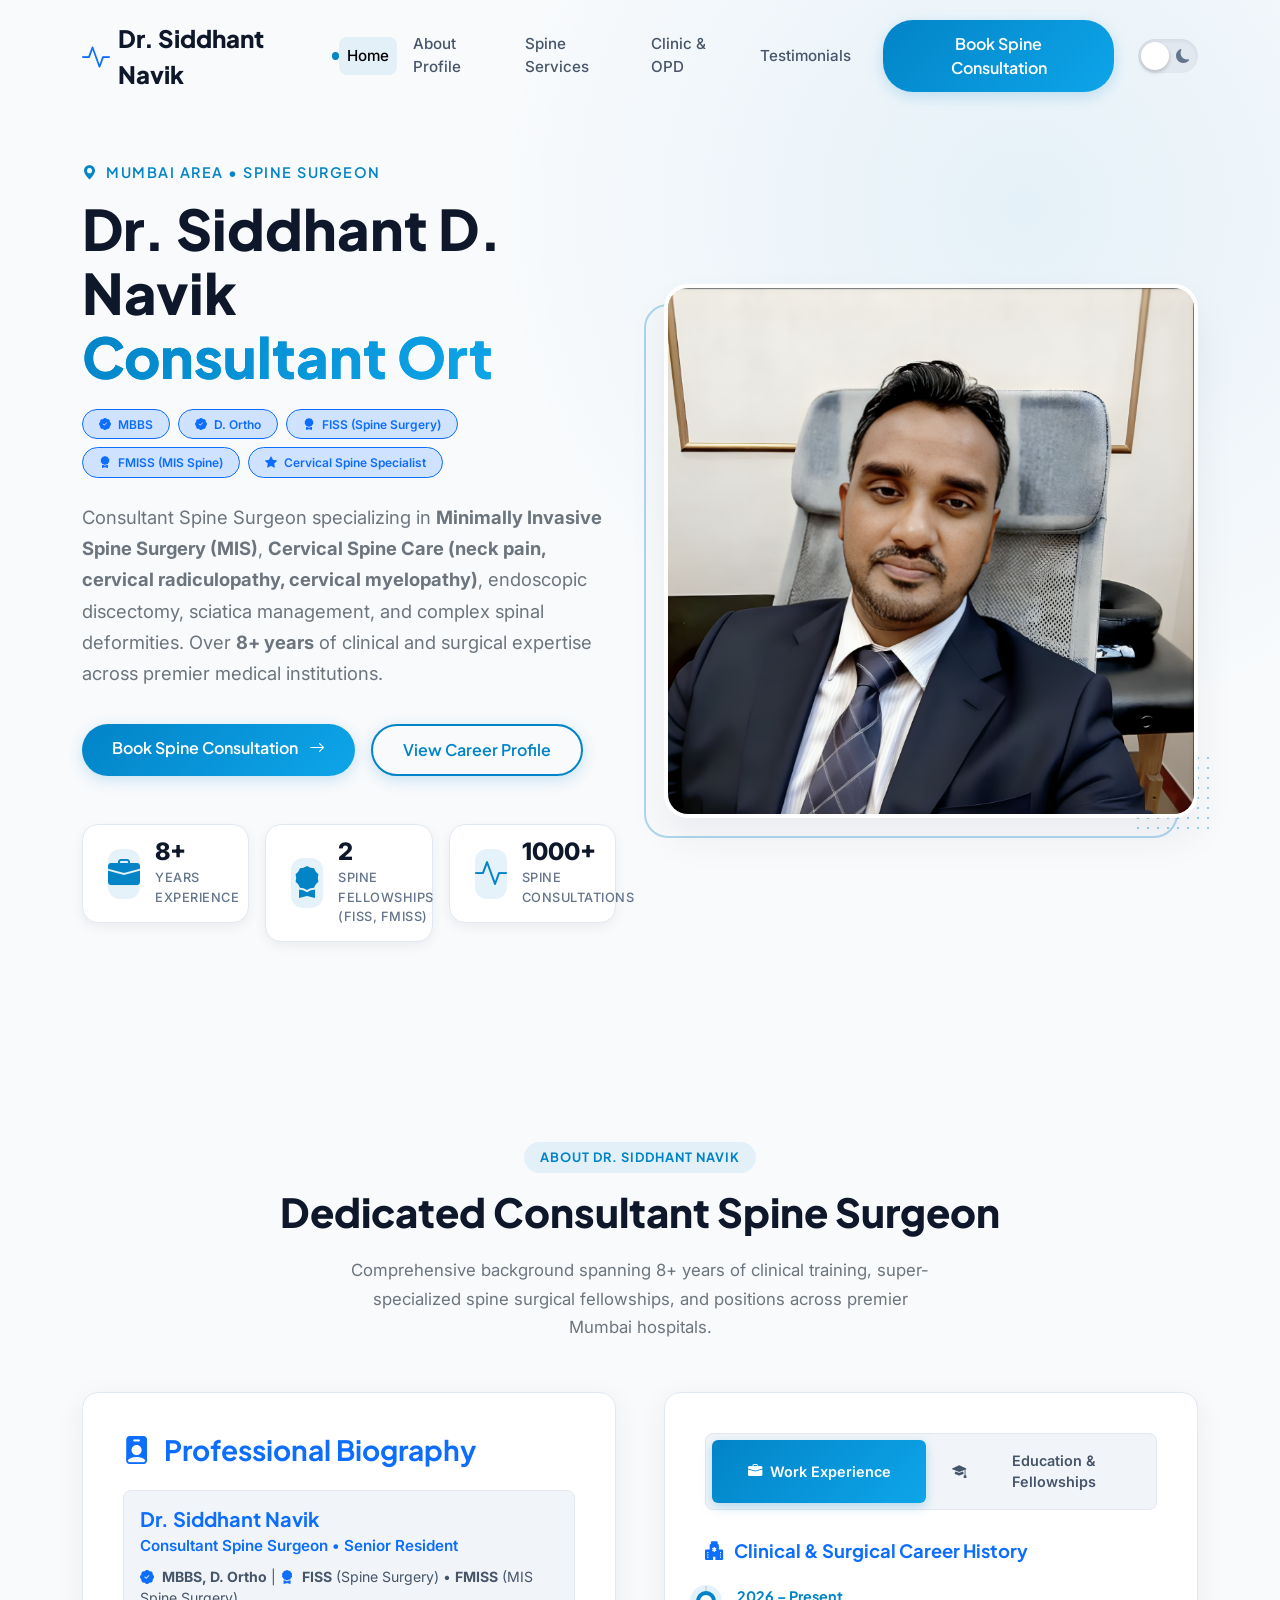
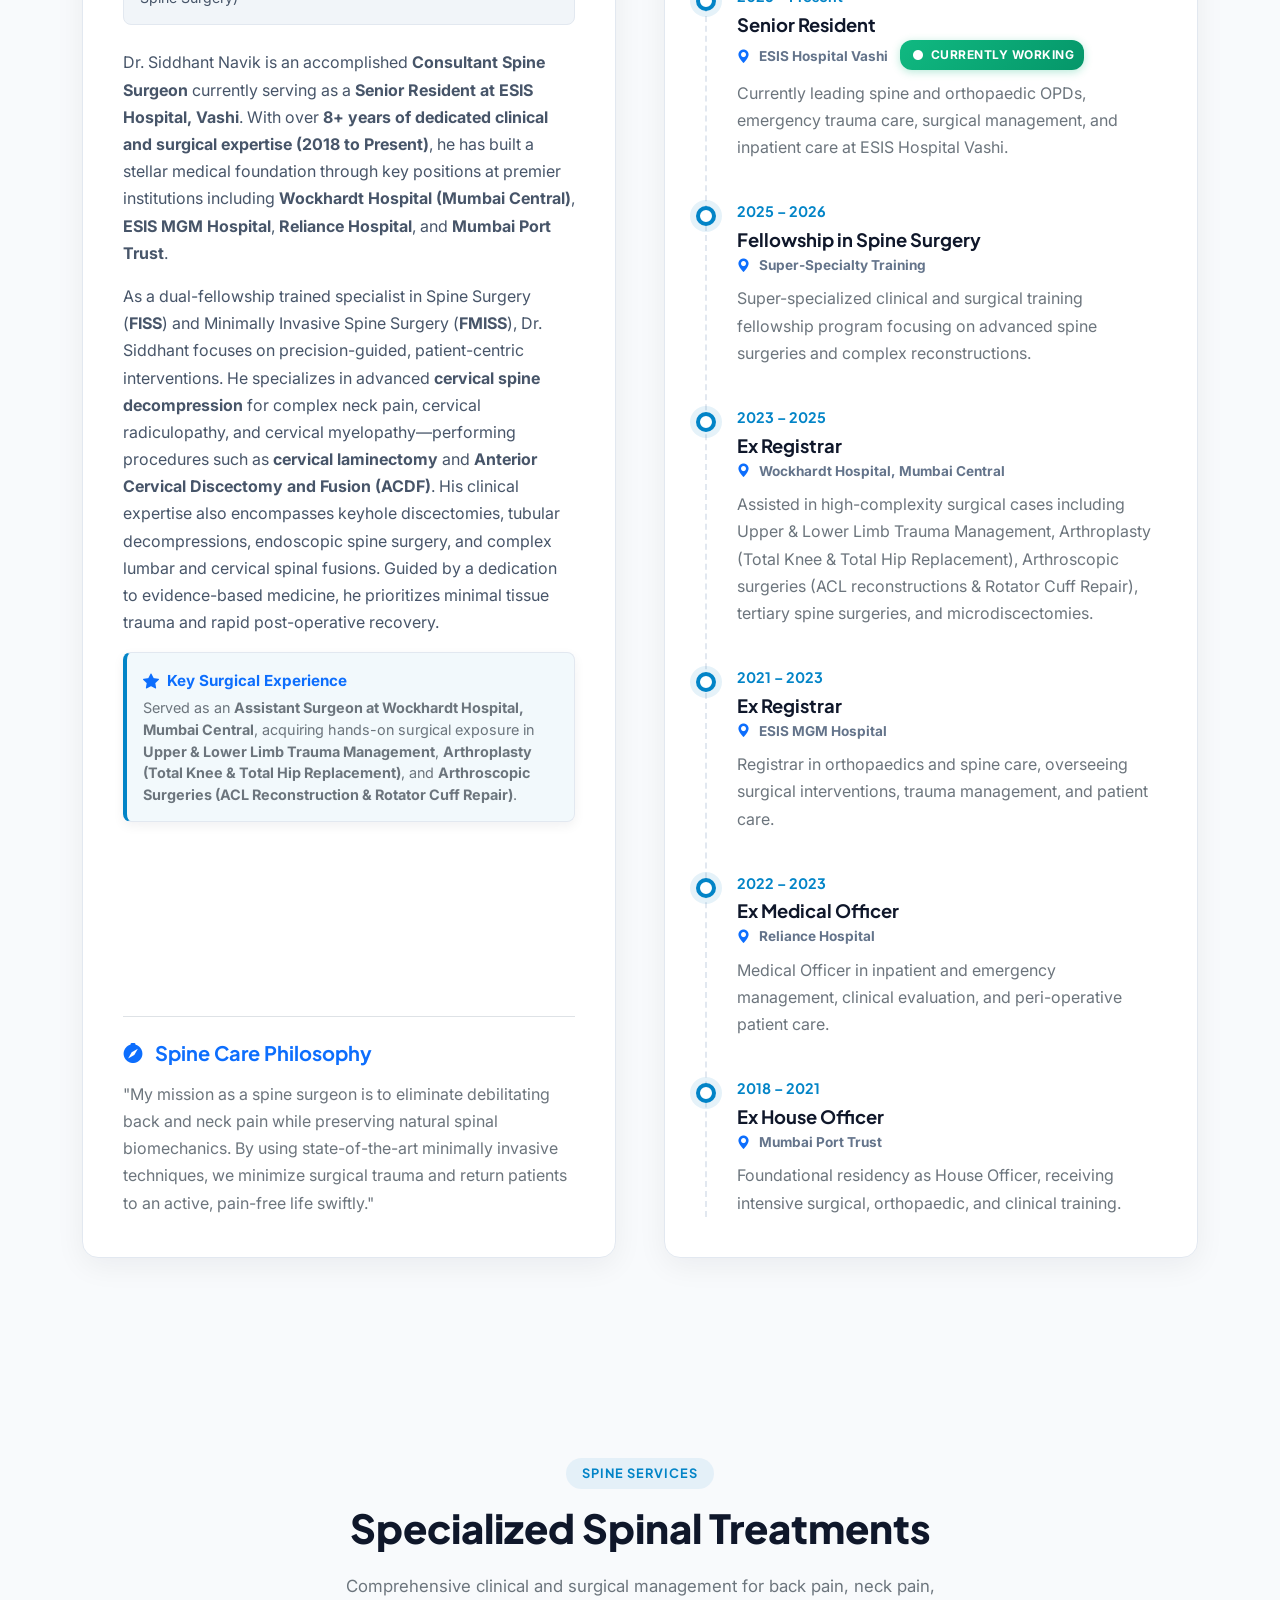
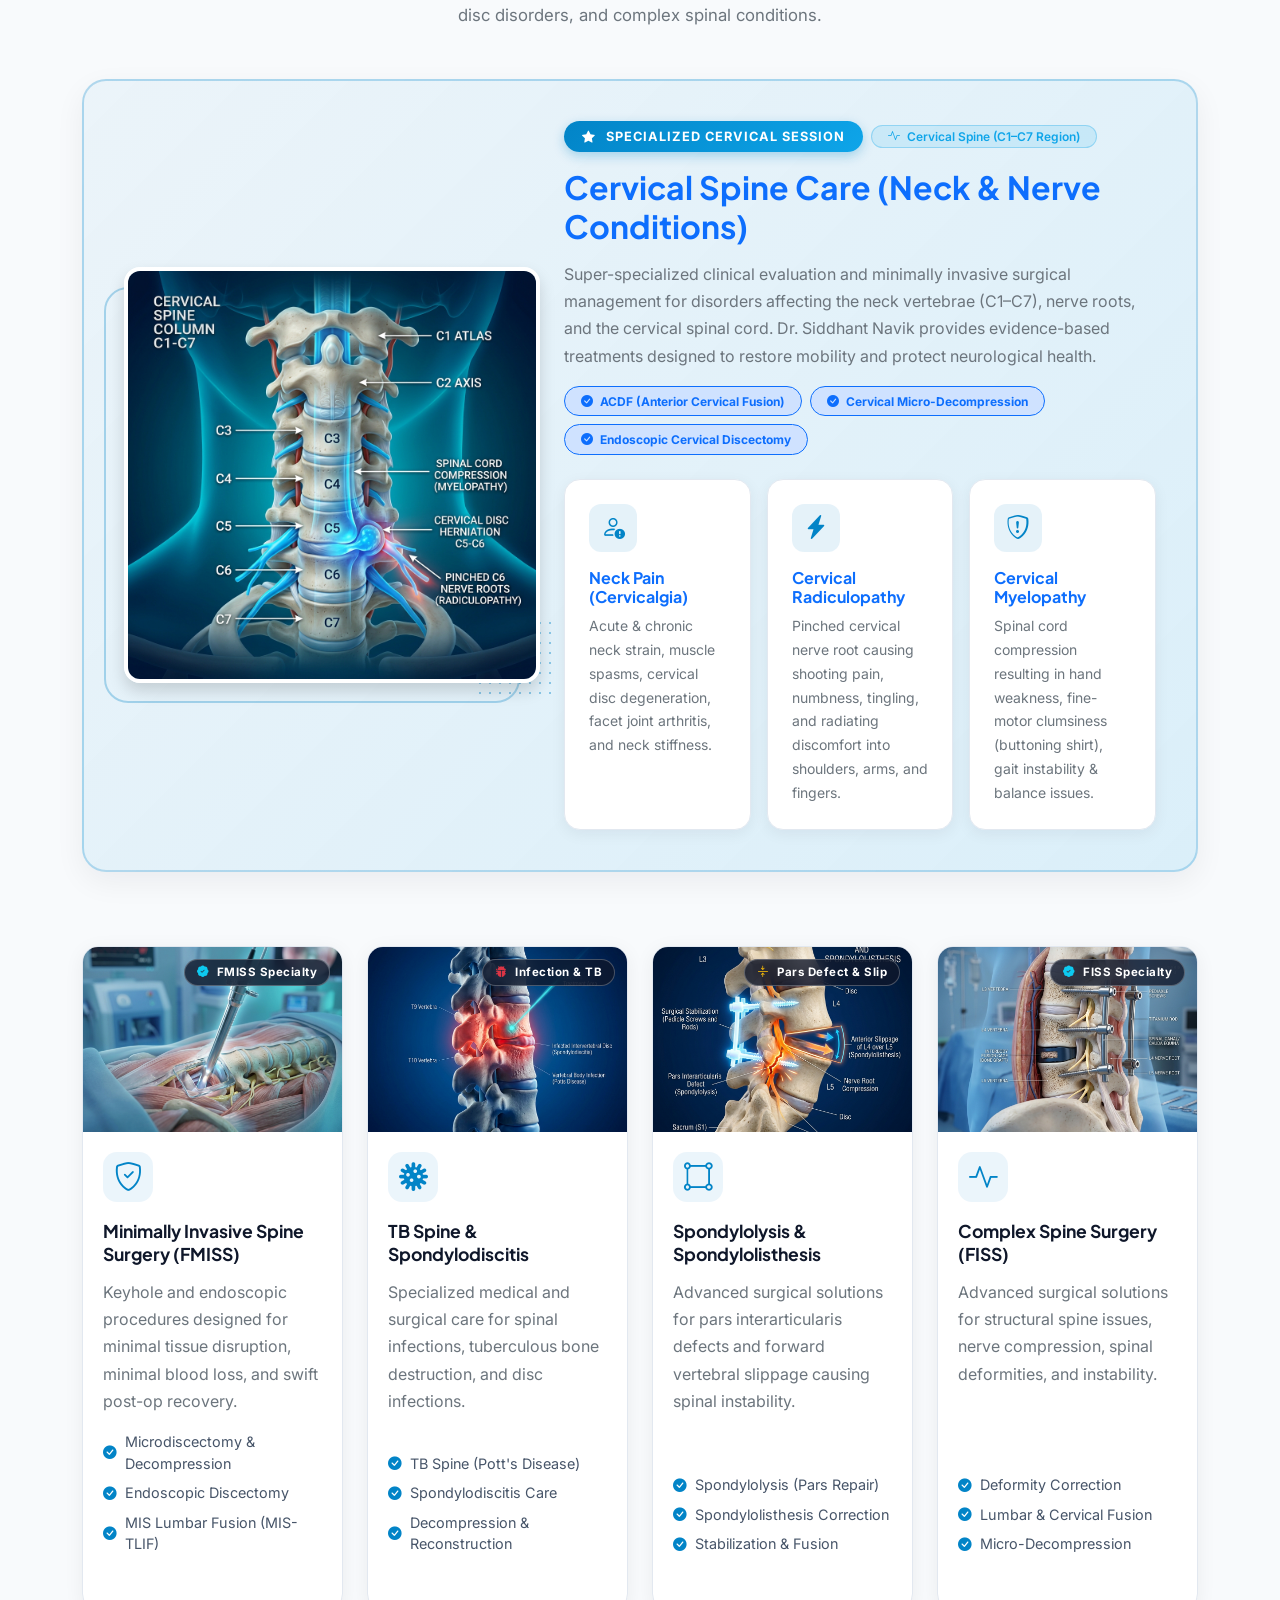
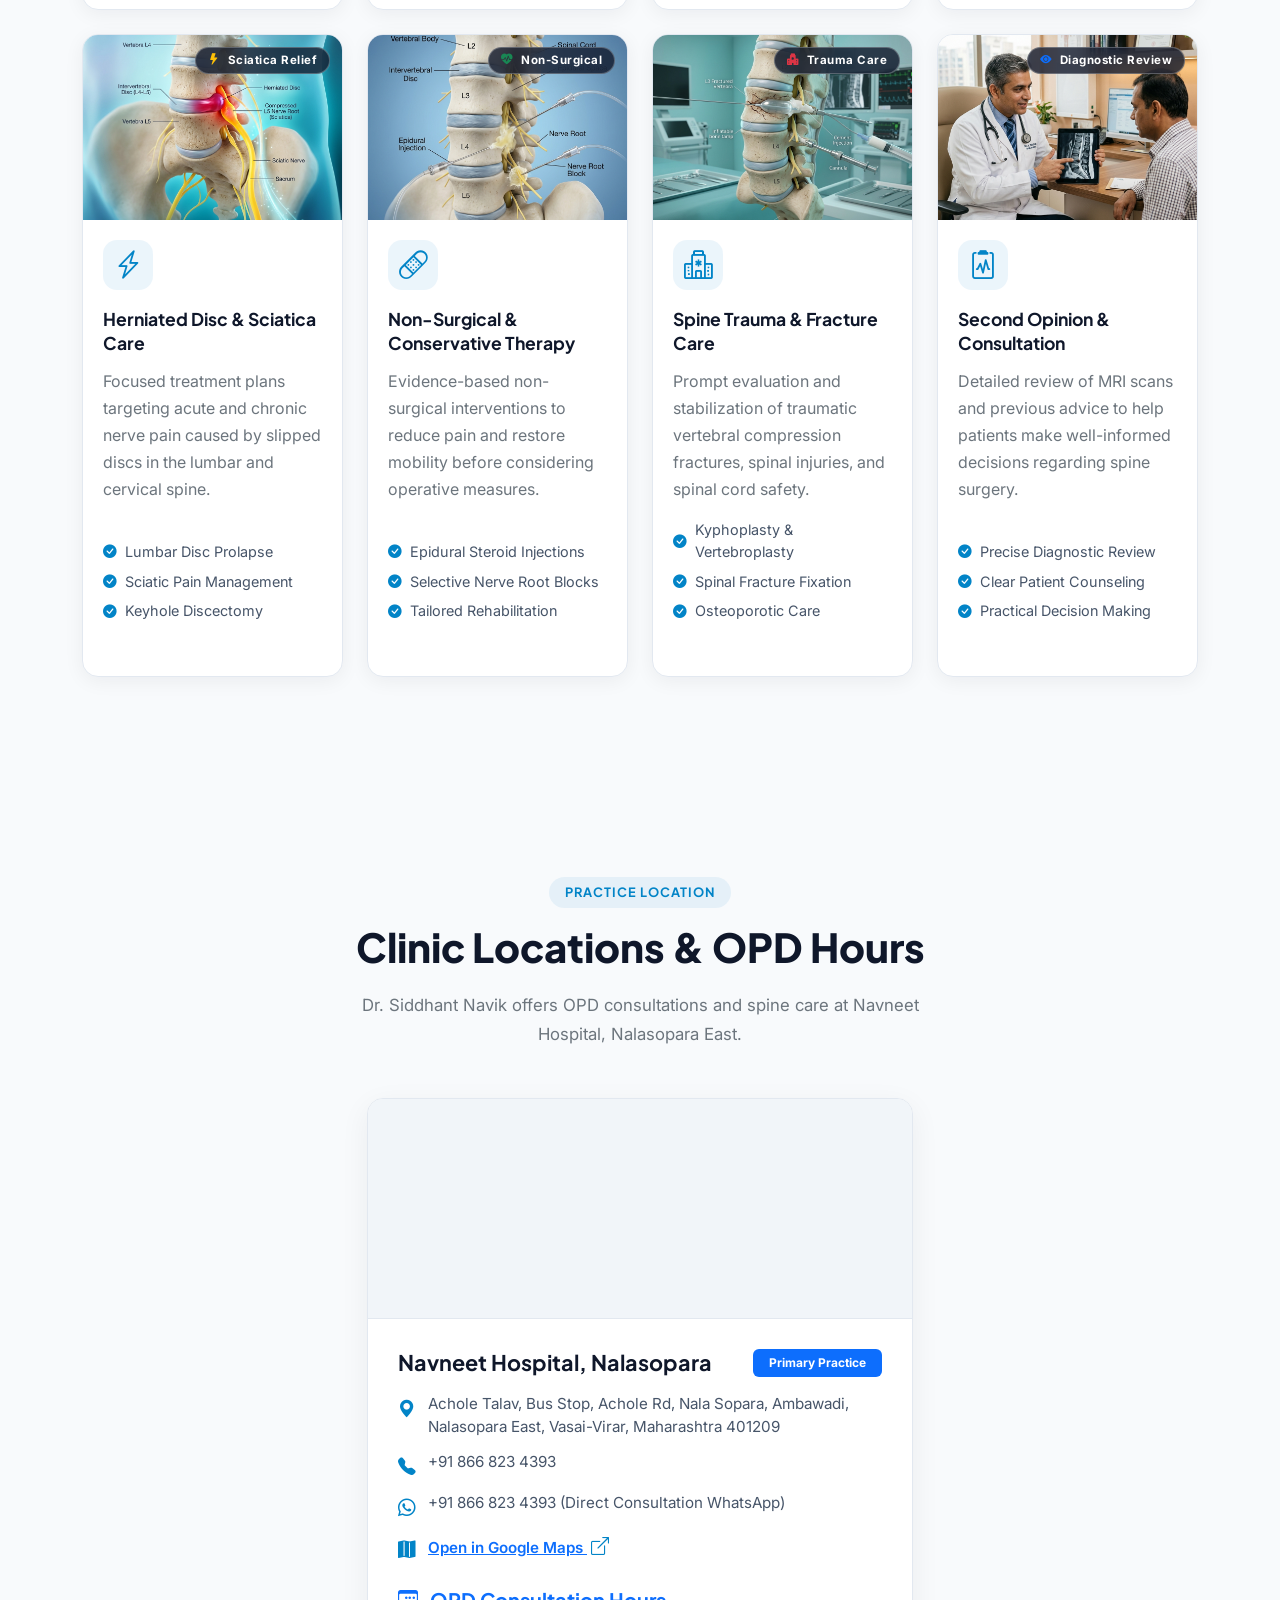
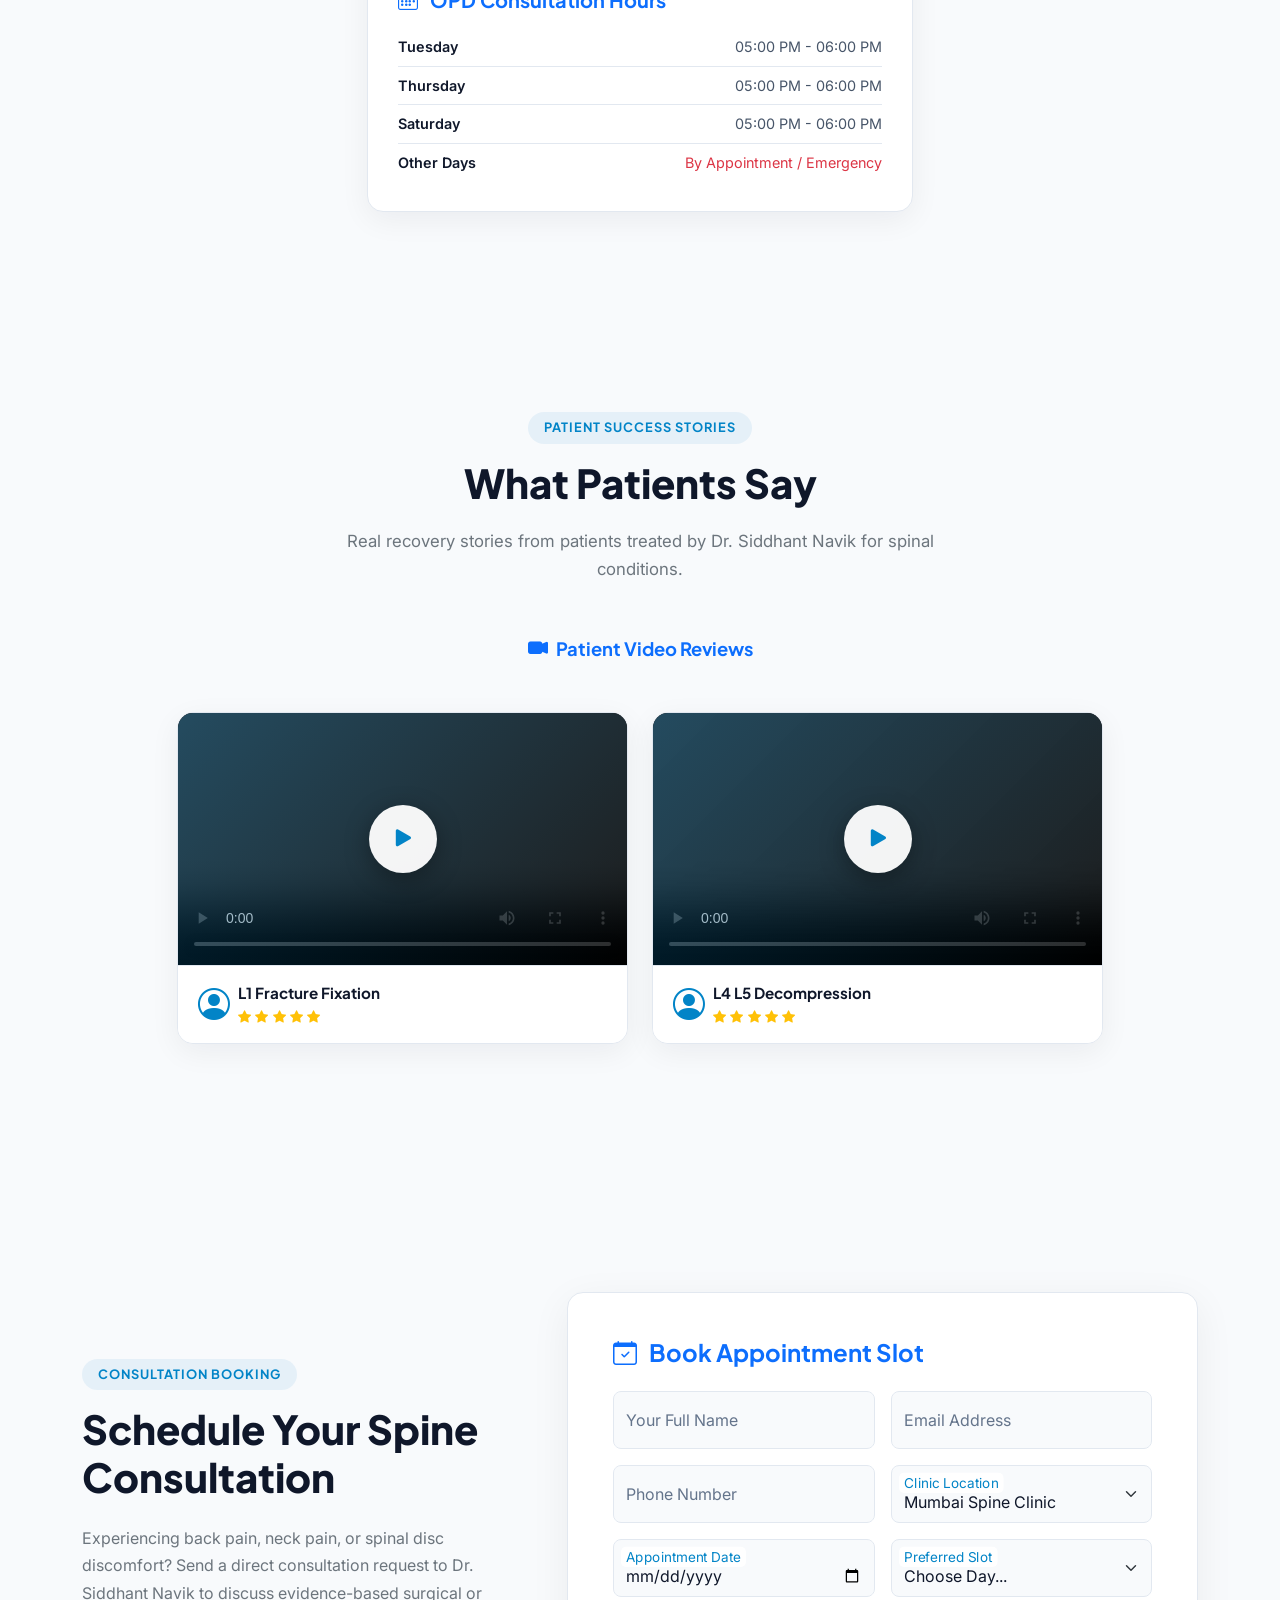
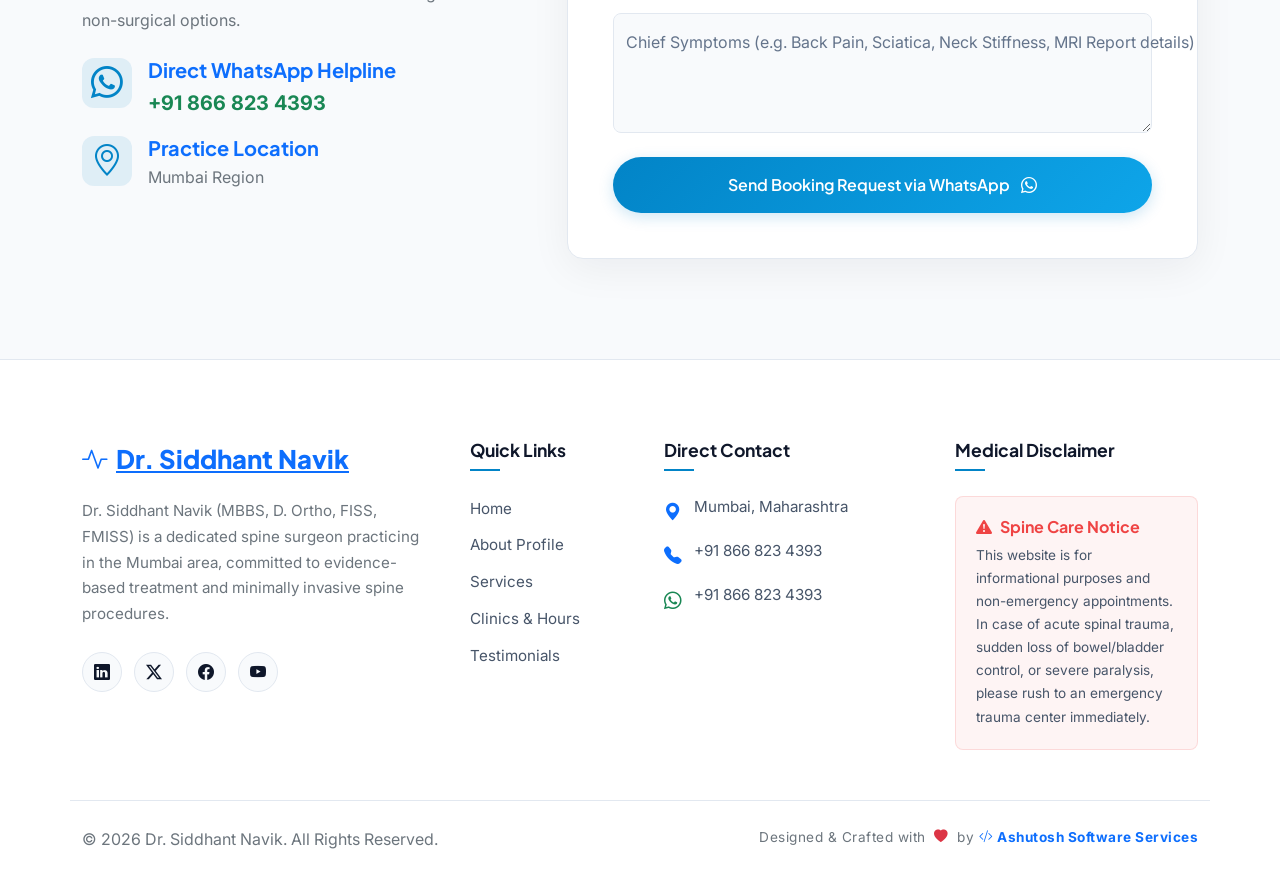
==== commit 0973604a: "Update index.html" ====
--- a/index.html
+++ b/index.html
@@ -22,7 +22,7 @@
     <nav class="navbar navbar-expand-lg navbar-custom">
         <div class="container">
             <a class="navbar-brand-custom" href="#home" id="nav-brand">
-                <i class="bi bi-activity text-primary fs-3"></i> <span>Dr. Siddhant D Navik</span><span
+                <i class="bi bi-activity text-primary fs-3"></i> <span>Dr. Siddhant Navik</span><span
                     class="brand-dot"></span>
             </a>
 
@@ -81,7 +81,7 @@
                 <div class="col-lg-6 text-center text-lg-start animate-fade-in-up">
                     <span class="hero-sub" id="hero-sub-label"><i class="bi bi-geo-alt-fill me-1"></i> Mumbai
                         Area • Spine Surgeon</span>
-                    <h1 class="hero-title" id="hero-main-title">Dr. Siddhant Navik<br><span><span
+                    <h1 class="hero-title" id="hero-main-title">Dr. Siddhant D. Navik<br><span><span
                                 id="typed-text">Consultant Spine Surgeon</span></span></h1>
 
                     <!-- Qualification & Specialty Badges -->
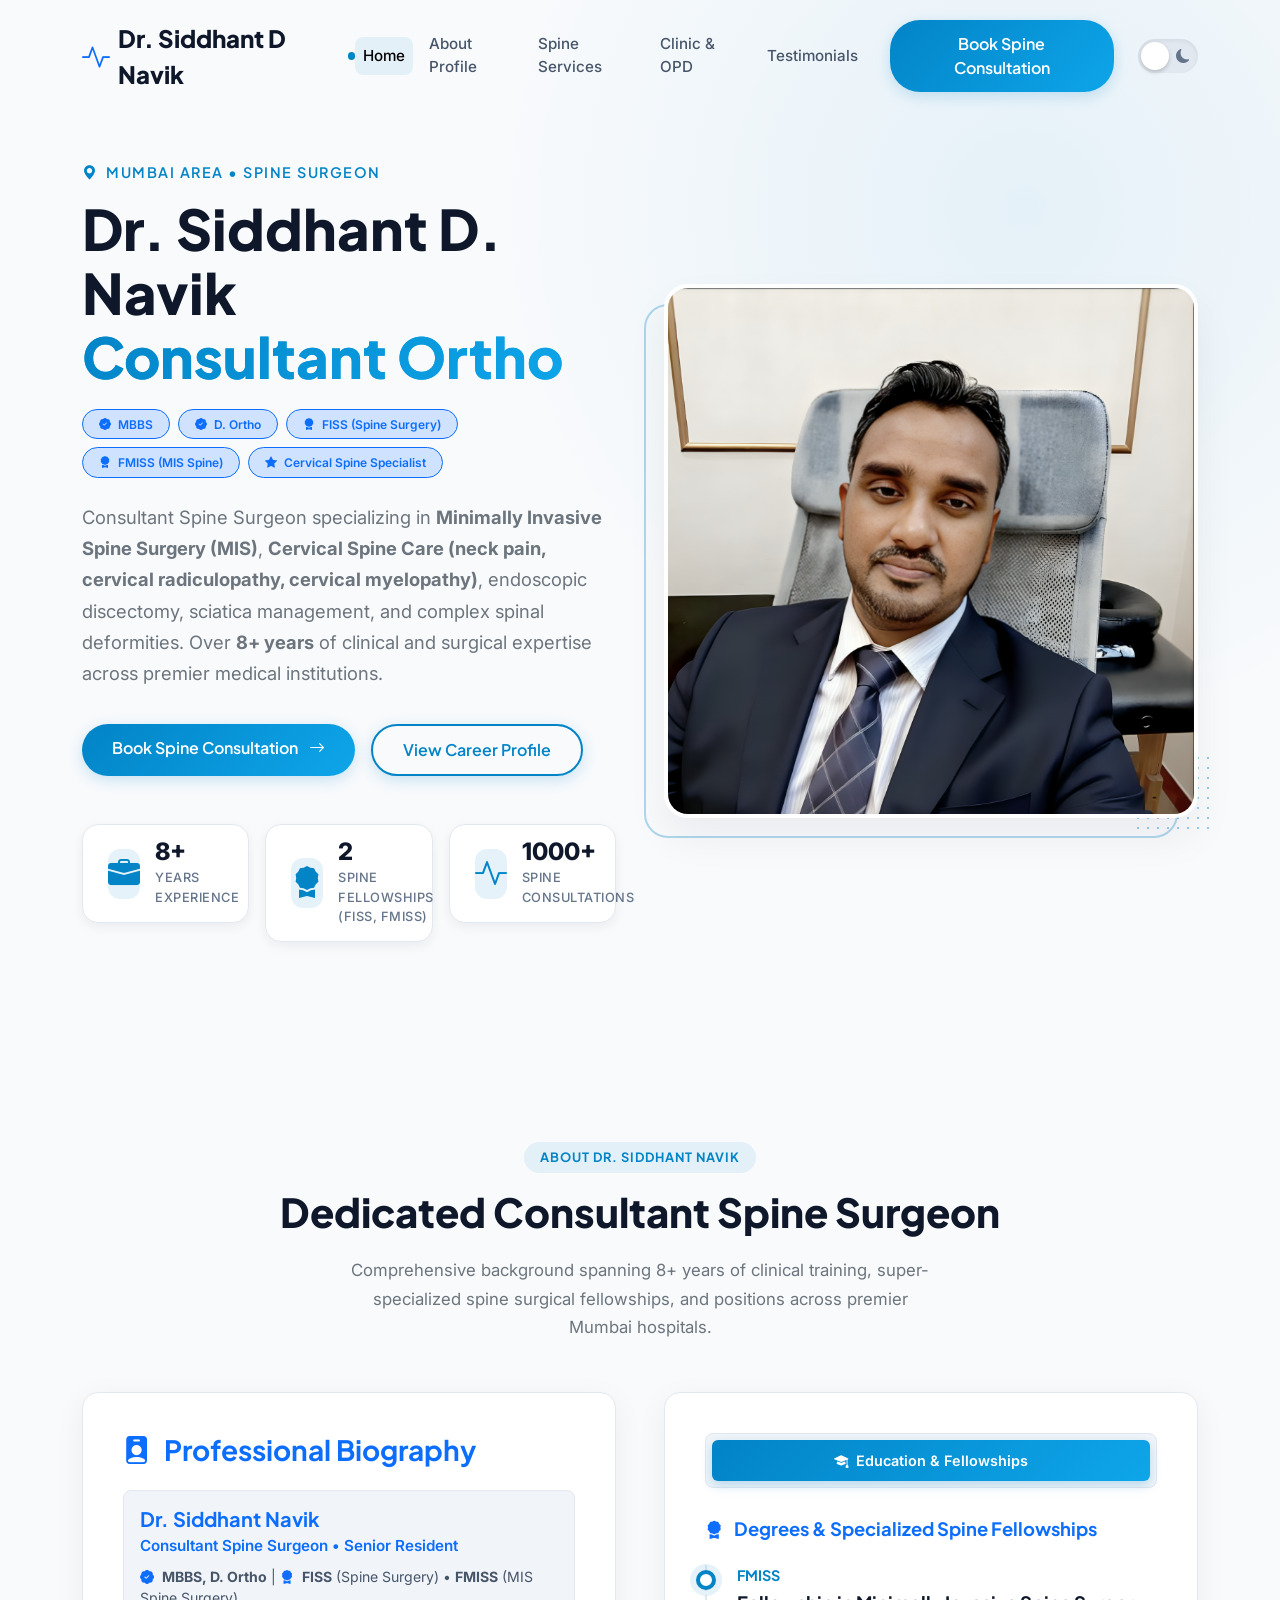
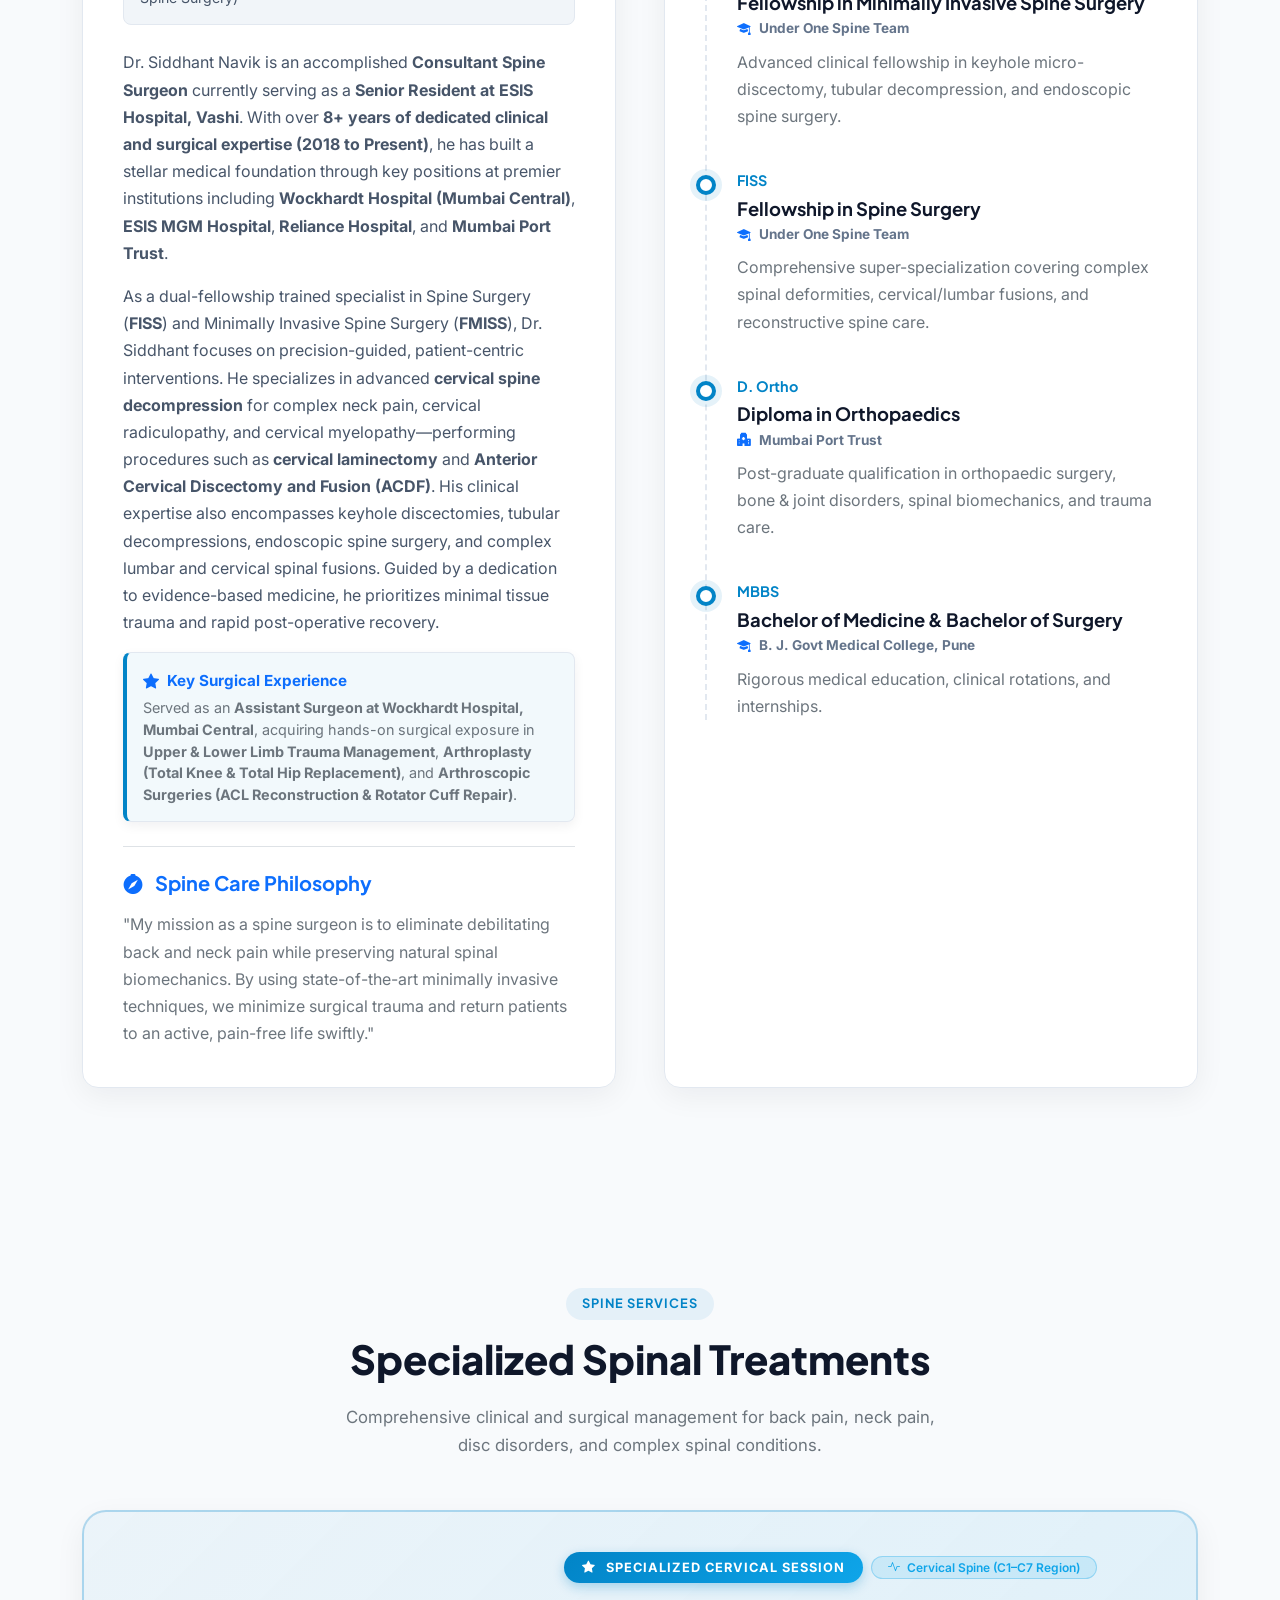
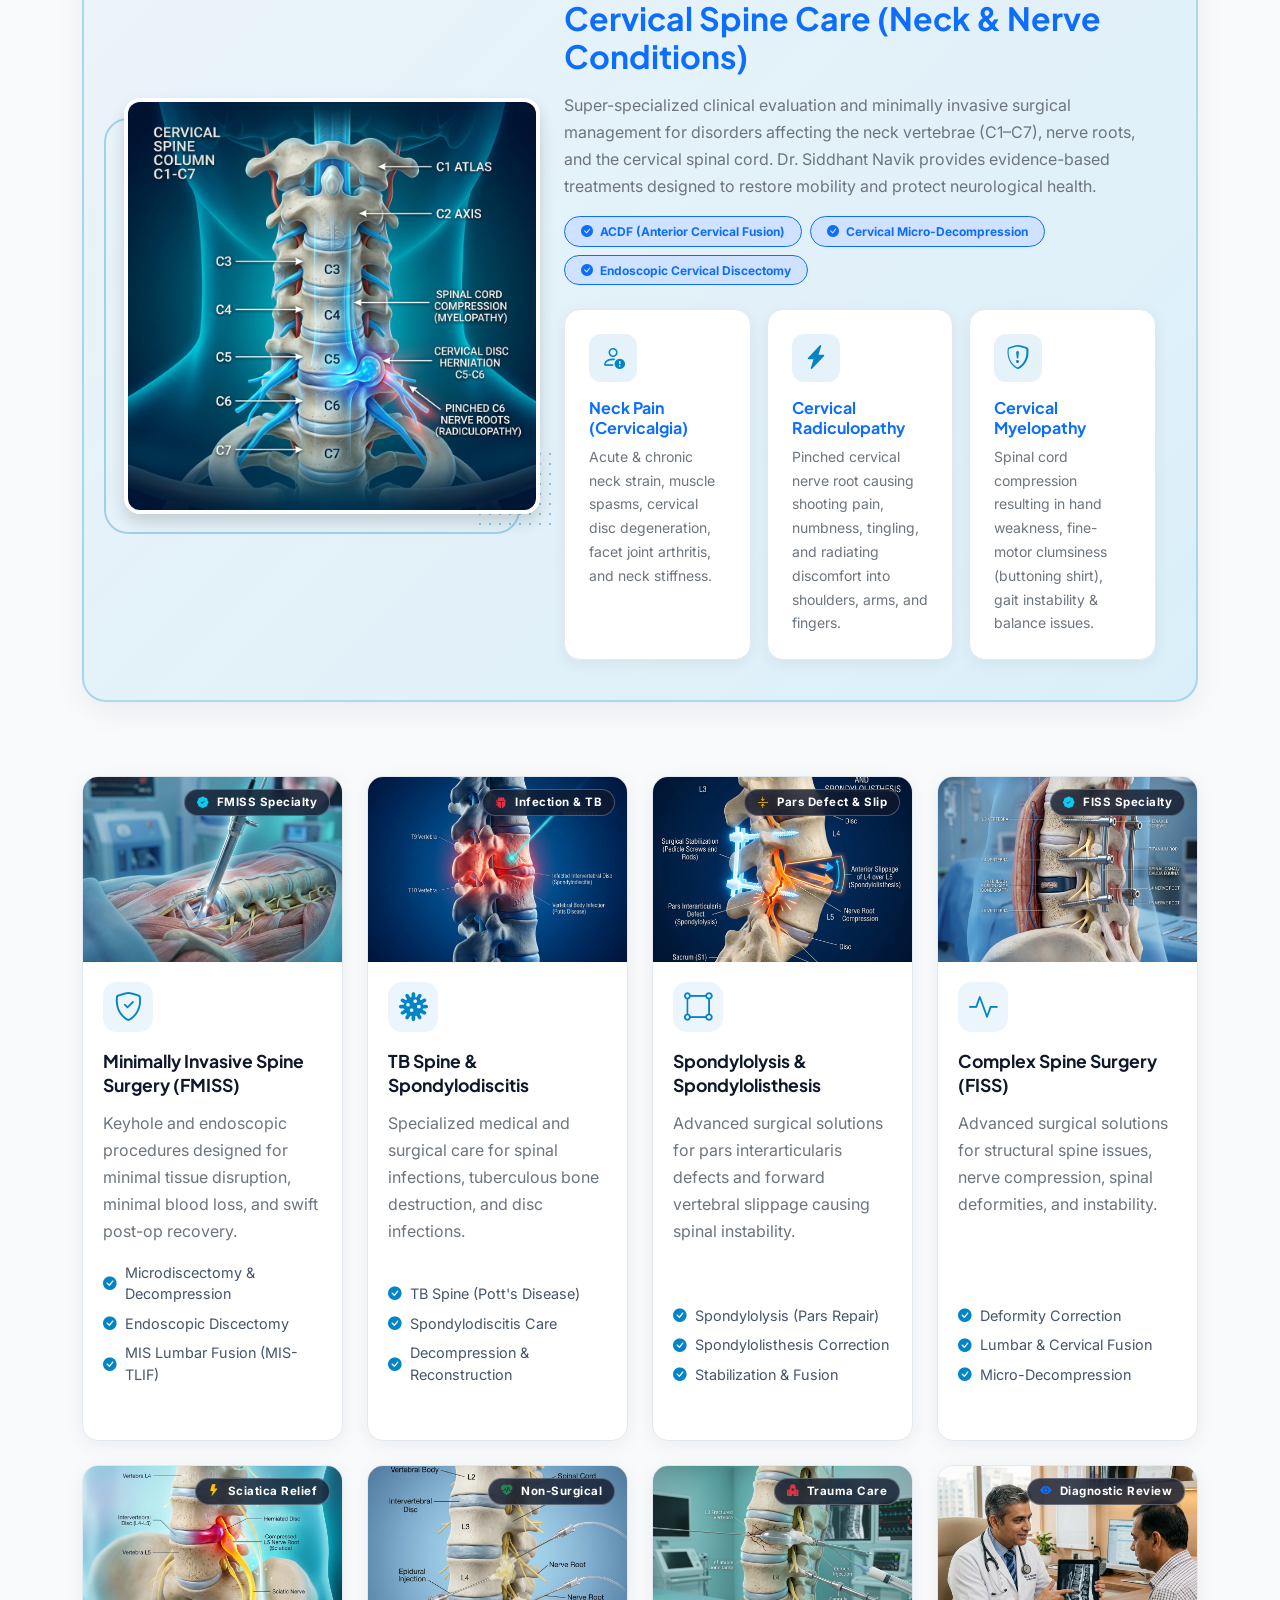
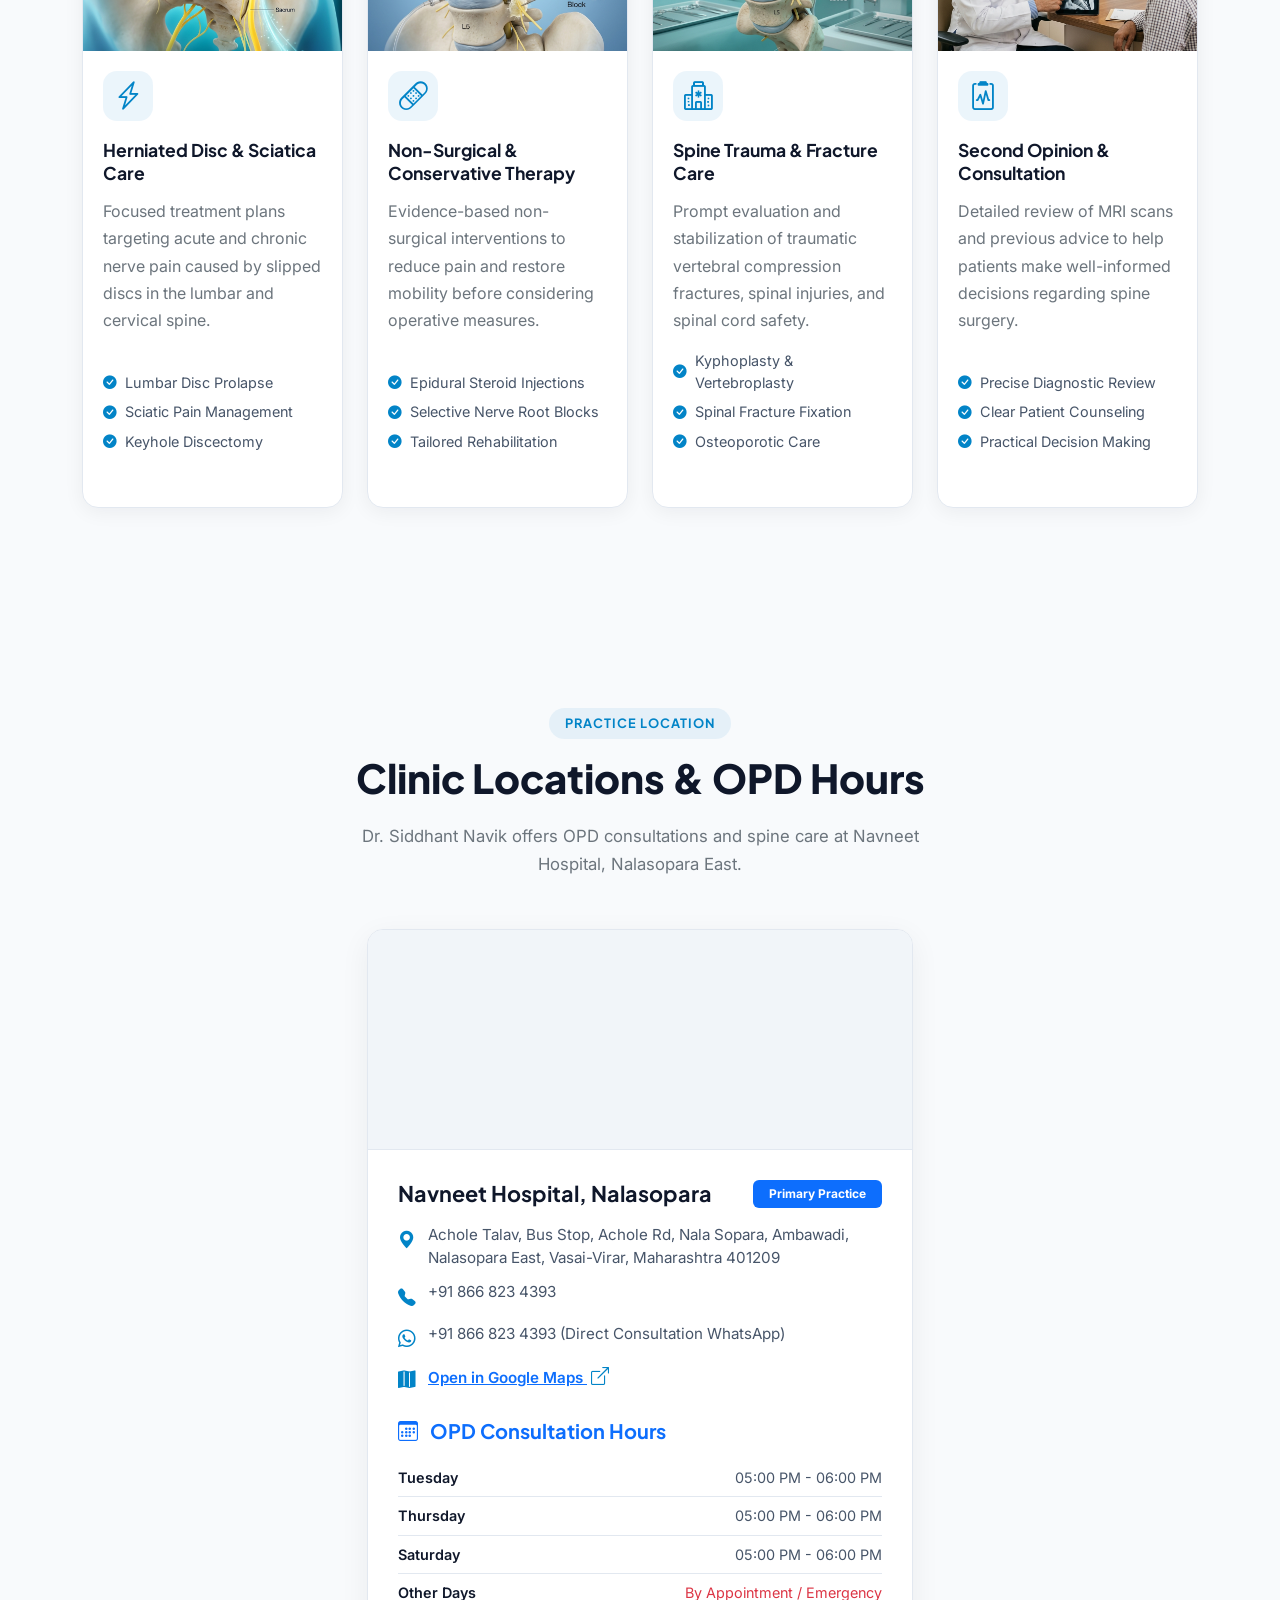
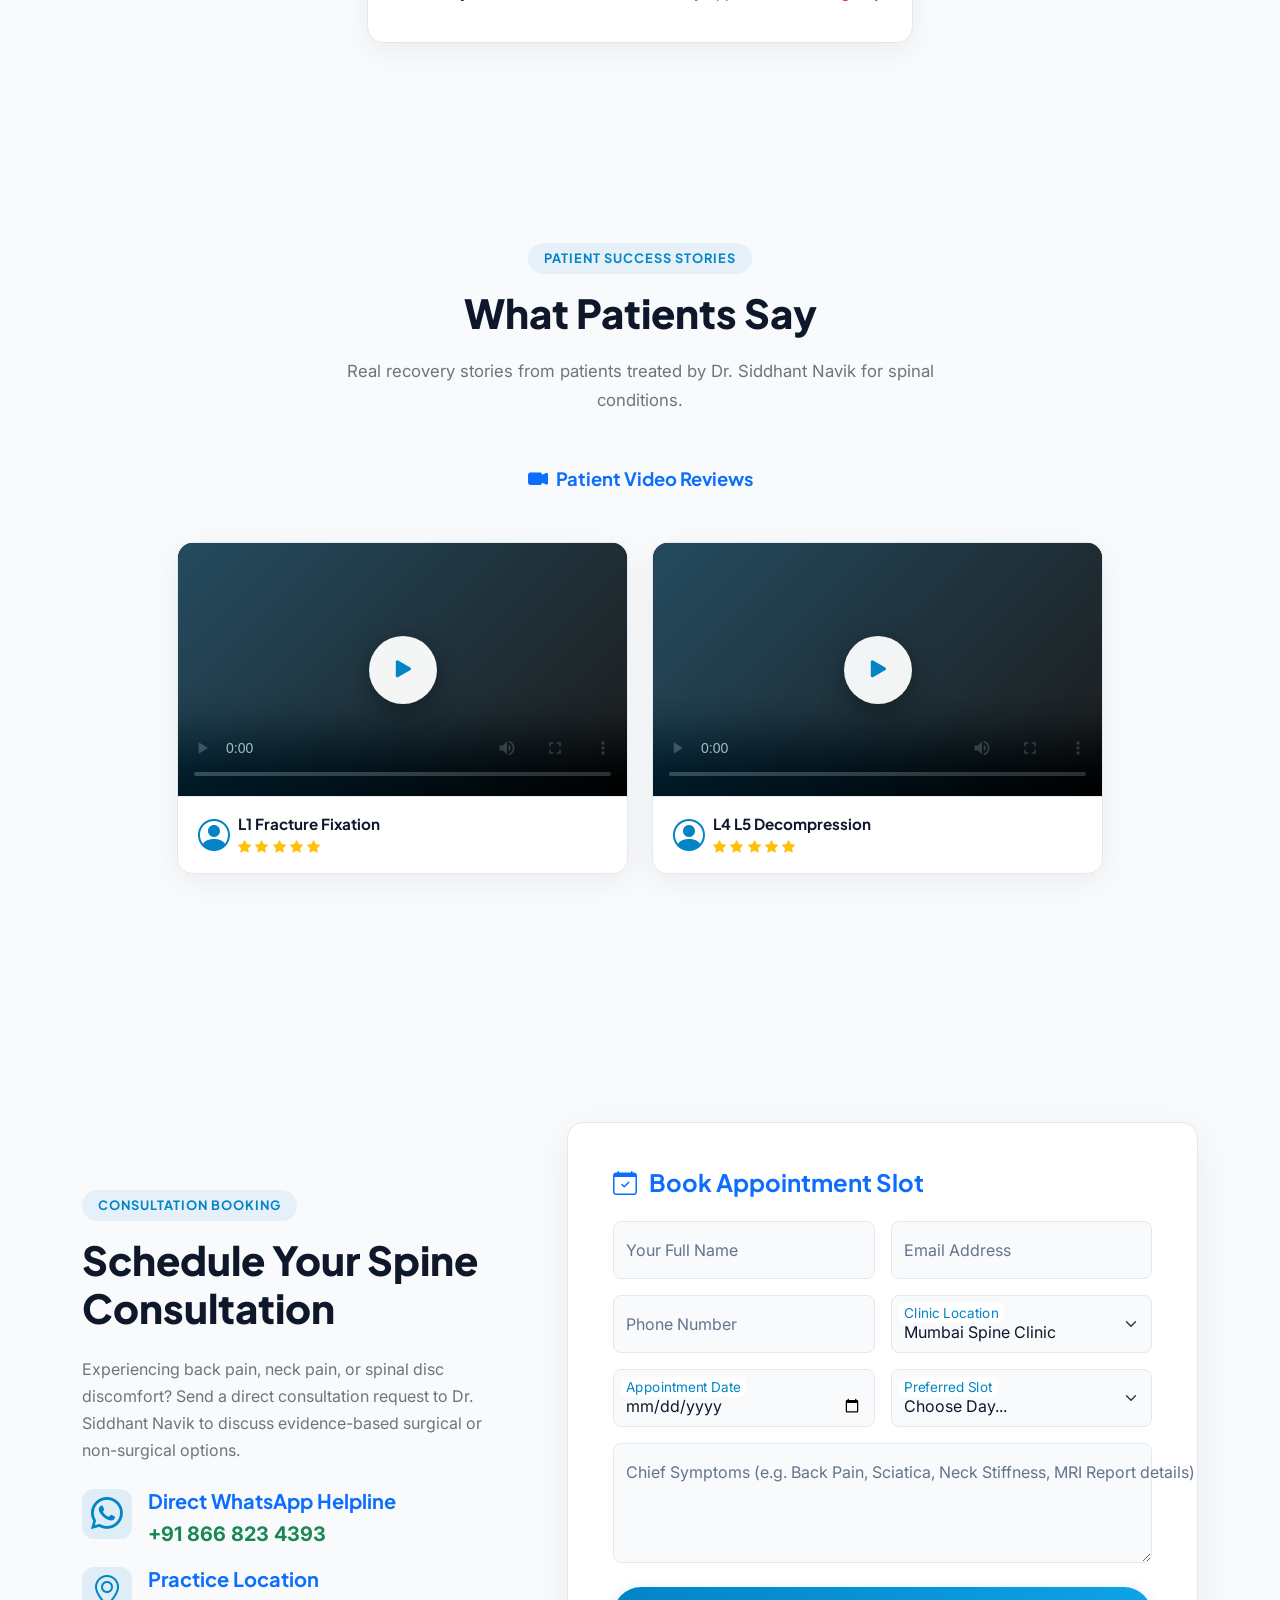
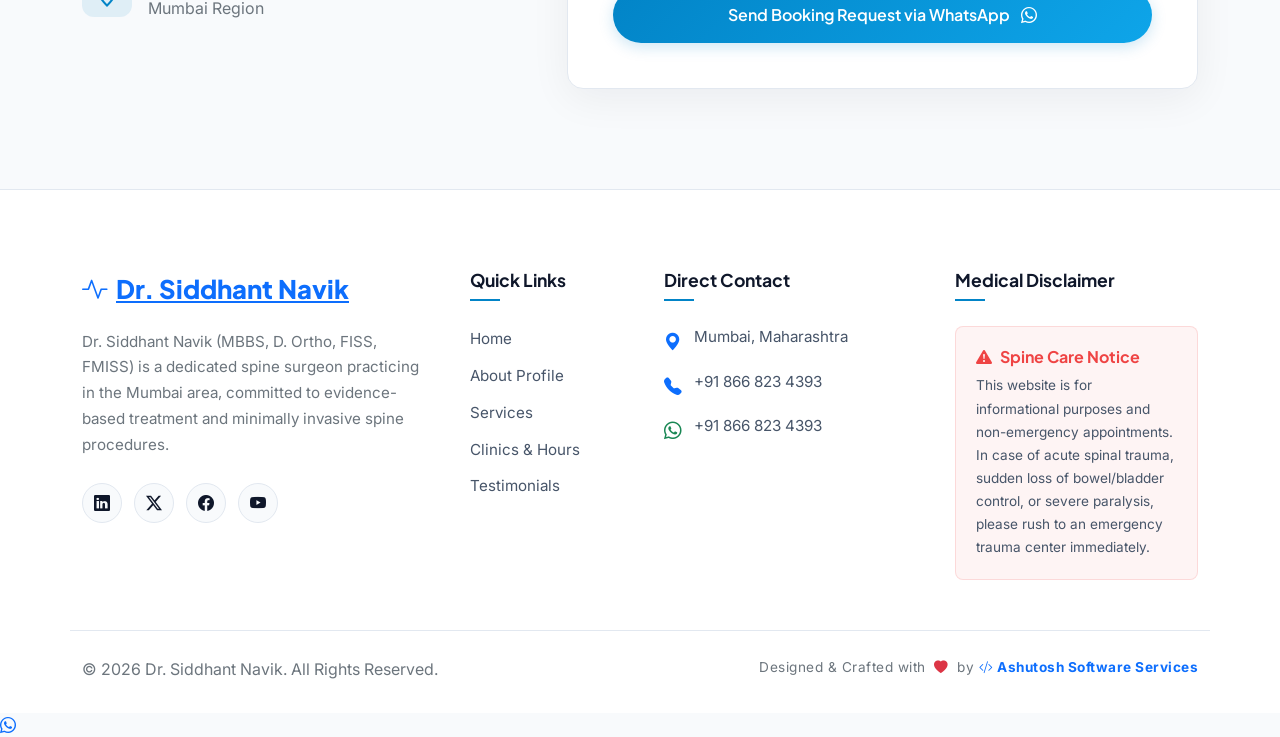
==== commit c8354ed8: "Update index.html" ====
--- a/index.html
+++ b/index.html
@@ -1,4 +1,4 @@
-﻿<!DOCTYPE html>
+<!DOCTYPE html>
 <html lang="en" data-theme="light">
 
 <head>
@@ -22,7 +22,7 @@
     <nav class="navbar navbar-expand-lg navbar-custom">
         <div class="container">
             <a class="navbar-brand-custom" href="#home" id="nav-brand">
-                <i class="bi bi-activity text-primary fs-3"></i> <span>Dr. Siddhant Navik</span><span
+                <i class="bi bi-activity text-primary fs-3"></i> <span>Dr. Siddhant D Navik</span><span
                     class="brand-dot"></span>
             </a>
 
@@ -256,16 +256,16 @@
                     <div class="bio-card h-100">
                         <!-- Navigation Tabs for Timeline -->
                         <div class="timeline-tabs-nav">
-                            <button class="timeline-tab-btn active" data-tab="experience" id="tab-experience-btn">
+                            <button class="timeline-tab-btn d-none" data-tab="experience" id="tab-experience-btn" style="display: none !important;">
                                 <i class="bi bi-briefcase-fill"></i> Work Experience
                             </button>
-                            <button class="timeline-tab-btn" data-tab="education" id="tab-education-btn">
+                            <button class="timeline-tab-btn active" data-tab="education" id="tab-education-btn">
                                 <i class="bi bi-mortarboard-fill"></i> Education & Fellowships
                             </button>
                         </div>
 
-                        <!-- Panel 1: Work Experience Timeline (Active) -->
-                        <div class="timeline-panel active" id="panel-experience">
+                        <!-- Panel 1: Work Experience Timeline (Hidden) -->
+                        <div class="timeline-panel d-none" id="panel-experience" style="display: none !important;">
                             <h4 class="mb-4 text-primary" style="font-size: 1.15rem;"><i
                                     class="bi bi-hospital-fill me-2"></i> Clinical & Surgical Career History</h4>
                             <div class="timeline-container">
@@ -347,8 +347,8 @@
                             </div>
                         </div>
 
-                        <!-- Panel 2: Education & Fellowships Timeline -->
-                        <div class="timeline-panel" id="panel-education">
+                        <!-- Panel 2: Education & Fellowships Timeline (Active) -->
+                        <div class="timeline-panel active" id="panel-education">
                             <h4 class="mb-4 text-primary" style="font-size: 1.15rem;"><i
                                     class="bi bi-award-fill me-2"></i> Degrees & Specialized Spine Fellowships</h4>
                             <div class="timeline-container">
@@ -1194,6 +1194,11 @@
         <i class="bi bi-arrow-up-short fs-4"></i>
     </button>
 
+    <!-- Floating WhatsApp Button -->
+    <a href="https://wa.me/918668234393" class="whatsapp-float" target="_blank" rel="noopener noreferrer" aria-label="Chat on WhatsApp">
+        <i class="bi bi-whatsapp"></i>
+    </a>
+
     <!-- Bootstrap 5 JS Bundle (Includes Popper) CDN -->
     <script src="https://cdn.jsdelivr.net/npm/bootstrap@5.3.2/dist/js/bootstrap.bundle.min.js"></script>
     <!-- Custom Main JS Script -->
